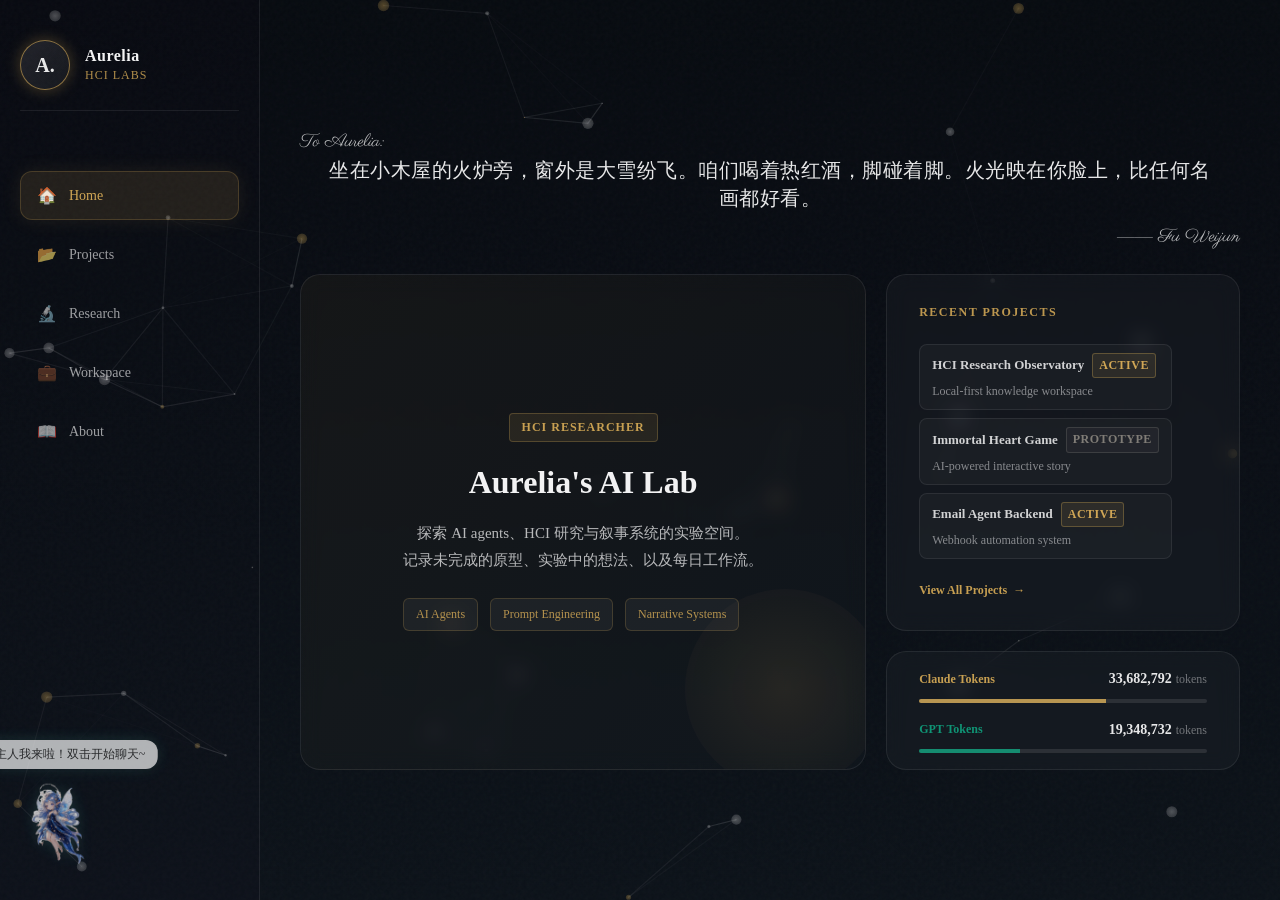
==== index.html @ 16aa11ed "🎮 修复：故事接龙真正调用 AI 续写 之前的问题： - 故事接龙用占位文本（"这里我会根据你的内容续写..."） - 游戏逻辑拦截输入，不发送给 AI  现在的实现： - handleStoryGa" ====
<!DOCTYPE html>
<html lang="en">

<head>
    <meta charset="UTF-8">
    <meta name="viewport" content="width=device-width, initial-scale=1.0">
    <meta http-equiv="Cache-Control" content="no-cache, no-store, must-revalidate">
    <meta http-equiv="Pragma" content="no-cache">
    <meta http-equiv="Expires" content="0">
    <title>Aurelia - HCI Researcher</title>
    <link rel="icon" type="image/svg+xml"
        href="data:image/svg+xml,<svg xmlns='http://www.w3.org/2000/svg' viewBox='0 0 32 32'><path d='M16 2 L19 13 L30 16 L19 19 L16 30 L13 19 L2 16 L13 13 Z' fill='%23DAAE58'/></svg>">
    <link rel="preconnect" href="https://fonts.googleapis.com">
    <link rel="preconnect" href="https://fonts.gstatic.com" crossorigin>
    <link href="https://fonts.googleapis.com/css2?family=Cormorant+Garamond:ital,wght@0,400;0,500;0,600;0,700;1,400;1,500;1,600&family=EB+Garamond:ital,wght@0,400;0,500;1,400&family=Inter:wght@400;500;600;700&family=Parisienne&family=Space+Mono:wght@400;700&display=swap"
        rel="stylesheet">
    <link href="https://fonts.googleapis.com/css2?family=Ma+Shan+Zheng&display=swap" rel="stylesheet">
    <link href="https://fonts.googleapis.com/css2?family=Zhi+Mang+Xing&display=swap" rel="stylesheet">
    <style>
        /* ========== LOCAL FONT IMPORT ========== */
        @font-face {
            font-family: 'MyLoveFont';
            src: url('./love.ttf') format('truetype');
            font-weight: normal;
            font-style: normal;
        }

        * {
            margin: 0;
            padding: 0;
            box-sizing: border-box;
        }

        html, body {
            overflow-x: hidden !important;
            max-width: 100vw;
            width: 100%;
        }

        body {
            background: linear-gradient(to bottom, #070A0F, #0D1219);
            font-family: "Songti SC", "SimSun", Georgia, serif;
            min-height: 100vh;
            overflow: hidden;
            overflow-x: hidden !important;
            position: relative;
            -webkit-font-smoothing: antialiased;
        }

        body::before {
            content: '';
            position: fixed;
            top: 0;
            left: 0;
            width: 100%;
            height: 100%;
            pointer-events: none;
            z-index: 0;
            opacity: 0.03;
            background-image: url("data:image/svg+xml,%3Csvg viewBox='0 0 256 256' xmlns='http://www.w3.org/2000/svg'%3E%3Cfilter id='noise'%3E%3CfeTurbulence type='fractalNoise' baseFrequency='0.9' numOctaves='4' stitchTiles='stitch'/%3E%3C/filter%3E%3Crect width='100%25' height='100%25' filter='url(%23noise)'/%3E%3C/svg%3E");
        }

        #particle-canvas {
            position: fixed;
            top: 0;
            left: 0;
            width: 100%;
            height: 100%;
            z-index: 1;
            pointer-events: none;
        }

        html {
            scroll-behavior: smooth;
        }

        /* ========== MAIN CONTAINER (New Layout Wrapper) ========== */
        .main-container {
            position: fixed;
            top: 0;
            left: 0;
            width: 100%;
            height: 100%;
            display: flex;
            z-index: 5;
            pointer-events: none;
            overflow-x: hidden;
            max-width: 100vw;
        }

        .main-container>* {
            pointer-events: auto;
        }

        /* ========== SIDEBAR (Left) ========== */
        .sidebar {
            width: 260px;
            height: 100vh;
            background: rgba(10, 15, 30, 0.1);
            backdrop-filter: none;
            -webkit-backdrop-filter: none;
            border-right: 1px solid rgba(255, 255, 255, 0.08);
            padding: 40px 20px;
            display: flex;
            flex-direction: column;
            z-index: 10;
            flex-shrink: 0;
            overflow-y: auto;
        }

        .sidebar::-webkit-scrollbar {
            width: 6px;
        }

        .sidebar::-webkit-scrollbar-track {
            background: transparent;
        }

        .sidebar::-webkit-scrollbar-thumb {
            background: rgba(218, 174, 88, 0.3);
            border-radius: 3px;
        }

        .sidebar::-webkit-scrollbar-thumb:hover {
            background: rgba(218, 174, 88, 0.6);
        }

        .profile-area {
            display: flex;
            align-items: center;
            gap: 15px;
            margin-bottom: 60px;
            padding-bottom: 20px;
            border-bottom: 1px solid rgba(255, 255, 255, 0.08);
        }

        .avatar {
            width: 50px;
            height: 50px;
            border-radius: 50%;
            background: linear-gradient(135deg, rgba(255, 255, 255, 0.1), rgba(255, 255, 255, 0.05));
            border: 1px solid rgba(218, 174, 88, 0.6);
            box-shadow: 0 0 15px rgba(218, 174, 88, 0.3);
            display: flex;
            align-items: center;
            justify-content: center;
            font-size: 20px;
            font-weight: 700;
            color: rgba(255, 255, 255, 0.9);
        }

        .user-info h3 {
            font-size: 16px;
            font-weight: 700;
            letter-spacing: 0.5px;
            color: rgba(255, 255, 255, 0.95);
        }

        .user-info span {
            font-size: 12px;
            color: rgba(218, 174, 88, 0.8);
            text-transform: uppercase;
            letter-spacing: 1px;
        }

        .nav-menu {
            display: flex;
            flex-direction: column;
            gap: 10px;
            flex-grow: 1;
        }

        .nav-link {
            display: flex;
            align-items: center;
            gap: 12px;
            padding: 14px 16px;
            color: rgba(255, 255, 255, 0.6);
            text-decoration: none;
            border-radius: 12px;
            transition: all 0.3s ease;
            font-size: 14px;
            font-weight: 500;
            border: 1px solid transparent;
            cursor: pointer;
        }

        .nav-link:hover {
            background: rgba(255, 255, 255, 0.05);
            color: rgba(255, 255, 255, 0.95);
            transform: translateX(4px);
        }

        .nav-link.active {
            background: rgba(218, 174, 88, 0.12);
            border-color: rgba(218, 174, 88, 0.2);
            color: rgba(218, 174, 88, 0.95);
            box-shadow: 0 0 20px rgba(218, 174, 88, 0.1);
        }

        .nav-link span {
            font-size: 16px;
        }

        .back-home {
            margin-top: auto;
            padding: 14px 16px;
            color: rgba(255, 255, 255, 0.5);
            text-decoration: none;
            font-size: 12px;
            display: flex;
            align-items: center;
            gap: 10px;
            opacity: 0.7;
            transition: all 0.3s;
            border-radius: 8px;
        }

        .back-home:hover {
            opacity: 1;
            color: rgba(218, 174, 88, 0.9);
            background: rgba(255, 255, 255, 0.03);
        }

        /* ========== CONTENT AREA (Right, Scrollable) ========== */
        .dashboard-container {
            flex-grow: 1;
            height: 100vh;
            overflow-y: scroll;
            overflow-x: hidden;
            scroll-snap-type: y mandatory;
            scroll-behavior: smooth;
            padding: 0;
            position: relative;
            z-index: 5;
            background: rgba(10, 15, 30, 0.08);
            backdrop-filter: none;
            -webkit-backdrop-filter: none;
            max-width: 100%;
        }

        .dashboard-container::-webkit-scrollbar {
            width: 8px;
        }

        .dashboard-container::-webkit-scrollbar-track {
            background: transparent;
        }

        .dashboard-container::-webkit-scrollbar-thumb {
            background: rgba(218, 174, 88, 0.2);
            border-radius: 4px;
        }

        .dashboard-container::-webkit-scrollbar-thumb:hover {
            background: rgba(218, 174, 88, 0.5);
        }

        /* ========== SNAP SECTIONS ========== */
        .snap-section {
            min-height: 100vh;
            width: 100%;
            max-width: 100%;
            overflow-x: hidden;
            scroll-snap-align: start;
            scroll-snap-stop: always;
            padding: 40px 40px;
            display: flex;
            flex-direction: column;
            justify-content: center;
            border-top: 1px solid rgba(255, 255, 255, 0.02);
        }

        .snap-section:first-child {
            border-top: none;
        }

        /* ========== HERO SECTION ========== */
        .hero-section {
            position: relative;
            z-index: 2;
        }

        .page-header {
            margin-bottom: 40px;
        }

        .shoutout-title {
            font-family: 'Parisienne', cursive;
            font-size: 48px;
            color: rgba(218, 174, 88, 0.95);
            text-shadow: 0 0 20px rgba(218, 174, 88, 0.4);
            margin-bottom: 12px;
        }

        .section-desc {
            font-size: 14px;
            text-transform: uppercase;
            letter-spacing: 2px;
            color: rgba(255, 255, 255, 0.5);
        }

        .bento-grid {
            display: grid;
            grid-template-columns: 1.6fr 1fr;
            grid-template-rows: 3fr 1fr;
            gap: 20px;
            max-width: 1400px;
            width: 100%;
            height: calc(min(100vw, 900px) * 9 / 16 - 10px);
        }

        .bento-card {
            background: rgba(255, 255, 255, 0.03);
            backdrop-filter: blur(10px);
            -webkit-backdrop-filter: blur(10px);
            border: 1px solid rgba(255, 255, 255, 0.08);
            border-radius: 20px;
            display: flex;
            align-items: center;
            justify-content: center;
            padding: 30px;
            transition: all 0.4s ease;
            position: relative;
            overflow: hidden;
        }

        .bento-card::before {
            content: '';
            position: absolute;
            top: 0;
            left: 0;
            right: 0;
            bottom: 0;
            background: linear-gradient(135deg, rgba(255, 255, 255, 0.05), transparent);
            opacity: 0;
            transition: opacity 0.4s ease;
        }

        .bento-card:hover::before {
            opacity: 1;
        }

        .bento-card:hover {
            border-color: rgba(255, 255, 255, 0.15);
            transform: translateY(-4px);
            box-shadow: 0 20px 60px rgba(218, 174, 88, 0.08);
        }

        .main-card {
            grid-row: 1 / -1;
            flex-direction: column;
            text-align: center;
            gap: 20px;
        }

        .main-card .title {
            font-size: clamp(48px, 6vw, 80px);
            font-weight: 700;
            color: #FFFFFF;
            letter-spacing: -2px;
            text-shadow: 0 0 60px rgba(255, 255, 255, 0.3);
            position: relative;
            line-height: 1.1;
        }

        .main-card .subtitle {
            font-size: clamp(16px, 2vw, 24px);
            font-weight: 400;
            color: rgba(255, 255, 255, 0.7);
            letter-spacing: 2px;
        }

        .top-right-card {
            display: flex;
            flex-direction: column;
            justify-content: flex-start;
            align-items: flex-start;
            padding: 28px 32px;
            font-size: 16px;
            color: rgba(255, 255, 255, 0.7);
            font-weight: 400;
            text-align: left;
            line-height: 1.8;
            gap: 12px;
            overflow-y: auto;
        }

        .top-right-card::-webkit-scrollbar {
            width: 5px;
        }

        .top-right-card::-webkit-scrollbar-track {
            background: transparent;
        }

        .top-right-card::-webkit-scrollbar-thumb {
            background: rgba(218, 174, 88, 0.3);
            border-radius: 3px;
        }

        .top-right-card .section-label {
            font-size: 12px;
            font-weight: 600;
            text-transform: uppercase;
            letter-spacing: 1.5px;
            color: rgba(218, 174, 88, 0.85);
            margin-bottom: 8px;
        }

        .top-right-card .research-list {
            display: flex;
            flex-wrap: wrap;
            gap: 10px;
        }

        .research-item {
            position: relative;
            z-index: 10;
            display: inline-flex;
            align-items: center;
            padding: 8px 16px;
            background: rgba(255, 255, 255, 0.05);
            border: 1px solid rgba(255, 255, 255, 0.2);
            border-radius: 50px;
            color: rgba(255, 255, 255, 0.8);
            font-size: 12px;
            font-weight: 500;
            text-transform: uppercase;
            letter-spacing: 0.5px;
            transition: all 0.3s ease;
            cursor: pointer;
            text-decoration: none;
        }

        .research-item:hover {
            border-color: rgba(218, 174, 88, 0.6);
            box-shadow: 0 0 15px rgba(218, 174, 88, 0.3);
            transform: translateY(-2px);
        }

        .bottom-right-card {
            cursor: pointer;
            display: flex;
            align-items: center;
            justify-content: center;
        }

        .cta-button {
            display: inline-flex;
            align-items: center;
            gap: 12px;
            padding: 16px 36px;
            background: transparent;
            border: 2px solid rgba(255, 255, 255, 0.3);
            border-radius: 14px;
            color: rgba(255, 255, 255, 0.85);
            text-decoration: none;
            font-size: 16px;
            font-weight: 600;
            letter-spacing: 1px;
            transition: all 0.3s ease;
            text-transform: uppercase;
        }

        .cta-button:hover {
            background: rgba(255, 255, 255, 0.1);
            border-color: rgba(255, 255, 255, 0.5);
            box-shadow: 0 0 40px rgba(218, 174, 88, 0.15);
            transform: scale(1.05);
        }

        .cta-button .arrow {
            transition: transform 0.3s ease;
        }

        .cta-button:hover .arrow {
            transform: translateX(6px);
        }

        /* ========== PROJECTS SECTION ========== */
        .projects-section {
            position: relative;
            z-index: 2;
        }

        .section-title {
            font-size: clamp(32px, 4vw, 44px);
            font-weight: 700;
            color: #ffffff;
            margin-bottom: 60px;
            position: relative;
            display: inline-block;
        }

        .section-title::after {
            content: '';
            position: absolute;
            bottom: -10px;
            left: 0;
            width: 50px;
            height: 3px;
            background: rgba(218, 174, 88, 0.6);
            box-shadow: 0 0 15px rgba(218, 174, 88, 0.4);
        }

        .projects-container {
            display: flex;
            flex-direction: column;
            gap: 80px;
        }

        .project-card {
            display: grid;
            grid-template-columns: 1fr 1fr;
            gap: 60px;
            align-items: center;
        }

        .project-card.reverse {
            direction: rtl;
        }

        .project-card.reverse .project-content {
            direction: ltr;
        }

        .project-image {
            background: rgba(255, 255, 255, 0.02);
            border: 1px solid rgba(255, 255, 255, 0.08);
            border-radius: 16px;
            aspect-ratio: 16/10;
            display: flex;
            align-items: center;
            justify-content: center;
            transition: all 0.4s ease;
            position: relative;
            overflow: hidden;
        }

        .project-image::before {
            content: '';
            position: absolute;
            top: 0;
            left: 0;
            right: 0;
            bottom: 0;
            background: linear-gradient(45deg, rgba(255, 255, 255, 0.05), transparent);
            opacity: 0;
            transition: opacity 0.4s ease;
        }

        .project-image:hover::before {
            opacity: 1;
        }

        .project-image:hover {
            transform: scale(1.02);
            box-shadow: 0 0 40px rgba(218, 174, 88, 0.1);
            border-color: rgba(255, 255, 255, 0.15);
        }

        .project-image span {
            font-size: 48px;
            color: rgba(255, 255, 255, 0.2);
            z-index: 1;
        }

        .project-content {
            padding: 0;
        }

        .project-tag {
            display: inline-block;
            padding: 8px 18px;
            background: rgba(218, 174, 88, 0.08);
            border: 1px solid rgba(218, 174, 88, 0.2);
            border-radius: 20px;
            color: rgba(218, 174, 88, 0.8);
            font-size: 12px;
            font-weight: 600;
            text-transform: uppercase;
            letter-spacing: 1px;
            margin-bottom: 16px;
        }

        .project-title {
            font-size: 32px;
            font-weight: 700;
            color: #ffffff;
            margin-bottom: 16px;
            letter-spacing: -0.5px;
        }

        .project-description {
            font-size: 16px;
            color: rgba(255, 255, 255, 0.6);
            line-height: 1.7;
            margin-bottom: 24px;
        }

        .project-button {
            display: inline-flex;
            align-items: center;
            gap: 10px;
            padding: 14px 32px;
            background: rgba(218, 174, 88, 0.1);
            border: 1px solid rgba(218, 174, 88, 0.3);
            border-radius: 10px;
            color: rgba(218, 174, 88, 0.9);
            text-decoration: none;
            font-size: 14px;
            font-weight: 600;
            transition: all 0.3s ease;
        }

        .project-button:hover {
            background: rgba(218, 174, 88, 0.2);
            box-shadow: 0 0 30px rgba(218, 174, 88, 0.15);
            transform: translateX(6px);
        }

        /* ========== ABOUT SECTION ========== */
        .about-section {
            position: relative;
            z-index: 2;
            display: flex;
            align-items: center;
            justify-content: center;
        }

        .about-content {
            max-width: 900px;
            text-align: center;
        }

        .about-text {
            font-size: clamp(16px, 1.8vw, 20px);
            color: rgba(255, 255, 255, 0.75);
            line-height: 2;
            margin-bottom: 40px;
            font-weight: 300;
            letter-spacing: 0.5px;
        }

        .about-text .highlight {
            color: rgba(218, 174, 88, 0.9);
            font-weight: 500;
        }

        .skills-grid {
            display: grid;
            grid-template-columns: repeat(auto-fit, minmax(180px, 1fr));
            gap: 20px;
            margin-top: 50px;
        }

        .skill-item {
            background: rgba(255, 255, 255, 0.02);
            border: 1px solid rgba(255, 255, 255, 0.08);
            border-radius: 12px;
            padding: 24px;
            text-align: center;
            transition: all 0.3s ease;
        }

        .skill-item:hover {
            background: rgba(255, 255, 255, 0.05);
            border-color: rgba(255, 255, 255, 0.15);
            transform: translateY(-4px);
            box-shadow: 0 10px 30px rgba(218, 174, 88, 0.08);
        }

        .skill-item .emoji {
            font-size: 32px;
            margin-bottom: 12px;
        }

        /* ========== ABOUT — CELESTIAL REDESIGN (ref: aboutmeref.png) ========== */
        .about-section-v2 {
            justify-content: center;
            padding-top: 30px;
            padding-bottom: 30px;
        }

        .about-ref {
            width: 100%;
            max-width: 1400px;
            margin: 0 auto;
            padding: 0 40px;
            display: flex;
            flex-direction: column;
            gap: 10px;
        }

        @media (max-width: 1500px) {
            .about-ref {
                max-width: 90%;
                padding: 0 30px;
            }
        }

        @media (max-width: 1200px) {
            .about-ref {
                max-width: 95%;
                padding: 0 20px;
            }
        }

        /* --- Top row: eyebrow + headline / poetic quote --- */
        .about-top {
            display: grid;
            grid-template-columns: 1.55fr 1fr;
            align-items: start;
            gap: 30px;
        }

        .about-eyebrow {
            display: block;
            font-family: 'Inter', sans-serif;
            font-size: 11px;
            font-weight: 500;
            letter-spacing: 4px;
            text-transform: uppercase;
            color: rgba(218, 174, 88, 0.85);
            margin-bottom: 14px;
        }

        .about-headline {
            font-family: 'Cormorant Garamond', Georgia, serif;
            font-weight: 600;
            font-size: clamp(30px, 4vw, 52px);
            line-height: 1.07;
            letter-spacing: 0.5px;
            color: #f3efe6;
        }

        .about-headline em {
            font-style: italic;
            font-weight: 500;
            color: rgba(150, 170, 208, 0.95);
        }

        .about-top-quote {
            justify-self: end;
            max-width: 360px;
            font-family: 'Cormorant Garamond', Georgia, serif;
            font-style: italic;
            font-size: clamp(14px, 1.4vw, 18px);
            line-height: 1.55;
            text-align: right;
            color: rgba(190, 200, 222, 0.78);
            padding-top: 6px;
        }

        .about-top-quote::after {
            content: '✦';
            display: block;
            text-align: center;
            margin-top: 12px;
            font-size: 9px;
            color: rgba(218, 174, 88, 0.7);
        }

        /* --- Two-card grid --- */
        .about-grid {
            display: grid;
            grid-template-columns: 1fr 1fr;
            gap: 20px;
            align-items: stretch;
        }

        @media (max-width: 1400px) {
            .about-grid {
                gap: 16px;
            }
            .about-portrait {
                max-width: 360px;
            }
            .about-bio {
                padding: 24px 28px;
            }
        }

        @media (max-width: 1300px) {
            .about-ref {
                transform: scale(0.85);
                transform-origin: top center;
            }
            .about-grid {
                grid-template-columns: 1fr;
                max-width: 600px;
                margin: 0 auto;
                gap: 16px;
            }
            .about-portrait {
                max-width: 360px;
                margin: 0 auto;
            }
            .about-bio {
                padding: 20px 24px;
            }
            .about-top {
                gap: 16px;
                margin-bottom: 8px;
            }
        }

        @media (max-width: 1100px) {
            .about-grid {
                grid-template-columns: 1fr;
                max-width: 600px;
                margin: 0 auto;
            }
        }

        /* --- Left: celestial portrait card --- */
        .about-portrait {
            position: relative;
            aspect-ratio: 4 / 5;
            width: 100%;
            height: auto;
            align-self: start;
            border-radius: 22px;
            overflow: hidden;
            margin: 0;
            border: 1px solid rgba(218, 174, 88, 0.35);
            background:
                radial-gradient(120% 85% at 72% 16%, rgba(70, 104, 165, 0.40), transparent 58%),
                radial-gradient(150% 120% at 28% 115%, rgba(22, 44, 78, 0.65), transparent 60%),
                linear-gradient(160deg, #0c1730 0%, #0a1018 72%);
            box-shadow: inset 0 0 70px rgba(0, 0, 0, 0.55);
        }

        /* fallback moon — shows through if no image is present */
        .about-portrait::before {
            content: '';
            position: absolute;
            top: 15%;
            right: 17%;
            width: 86px;
            height: 86px;
            border-radius: 50%;
            background: radial-gradient(circle at 38% 36%, #f6efda, #cdbd92 62%, rgba(205, 189, 146, 0.15));
            box-shadow: 0 0 52px 14px rgba(246, 239, 218, 0.22);
            opacity: 0.9;
            z-index: 1;
        }

        /* fallback starfield */
        .about-portrait::after {
            content: '';
            position: absolute;
            inset: 0;
            z-index: 1;
            background-image:
                radial-gradient(1.4px 1.4px at 18% 26%, rgba(255,255,255,0.9), transparent),
                radial-gradient(1.2px 1.2px at 34% 62%, rgba(255,255,255,0.7), transparent),
                radial-gradient(1.6px 1.6px at 62% 40%, rgba(255,255,255,0.85), transparent),
                radial-gradient(1.1px 1.1px at 80% 70%, rgba(218,174,88,0.9), transparent),
                radial-gradient(1.3px 1.3px at 48% 82%, rgba(255,255,255,0.6), transparent),
                radial-gradient(1.2px 1.2px at 88% 30%, rgba(255,255,255,0.7), transparent);
        }

        .about-portrait-img {
            position: absolute;
            inset: 0;
            width: 100%;
            height: 100%;
            object-fit: cover;
            object-position: center center;
            transform: scale(1.15);
            z-index: 2;
        }

        .about-portrait-img.is-missing { display: none; }

        .about-portrait-scrim {
            position: absolute;
            inset: 0;
            z-index: 3;
            background: linear-gradient(to top, rgba(6, 9, 15, 0.88) 2%, rgba(6, 9, 15, 0.10) 42%, transparent 70%);
            pointer-events: none;
        }

        .about-portrait-side {
            position: absolute;
            left: 16px;
            top: 50%;
            z-index: 4;
            writing-mode: vertical-rl;
            transform: translateY(-50%) rotate(180deg);
            font-family: 'Inter', sans-serif;
            font-size: 10.5px;
            letter-spacing: 3px;
            text-transform: uppercase;
            color: rgba(232, 230, 224, 0.62);
            white-space: nowrap;
        }

        .about-portrait-cap {
            position: absolute;
            left: 24px;
            bottom: 22px;
            z-index: 4;
        }

        .about-sign {
            display: block;
            font-family: 'Parisienne', cursive;
            font-size: 34px;
            line-height: 1;
            color: rgba(224, 188, 110, 0.96);
            text-shadow: 0 2px 18px rgba(0, 0, 0, 0.6);
        }

        .about-sign-sub {
            display: block;
            margin-top: 8px;
            font-family: 'Inter', sans-serif;
            font-size: 10px;
            letter-spacing: 3px;
            text-transform: uppercase;
            color: rgba(232, 230, 224, 0.6);
        }

        /* --- Right: bio card --- */
        .about-bio {
            position: relative;
            border-radius: 22px;
            padding: 28px 32px;
            background: rgba(10, 14, 22, 0.55);
            backdrop-filter: blur(10px);
            -webkit-backdrop-filter: blur(10px);
            border: 1px solid rgba(218, 174, 88, 0.16);
            display: flex;
            flex-direction: column;
        }

        .about-seal {
            position: absolute;
            top: 24px;
            right: 26px;
            width: 50px;
            height: 50px;
            border-radius: 50%;
            border: 1px solid rgba(218, 174, 88, 0.4);
            box-shadow: inset 0 0 0 4px rgba(218, 174, 88, 0.06);
            display: grid;
            place-items: center;
            font-size: 15px;
            color: rgba(218, 174, 88, 0.7);
        }

        .about-name {
            font-family: 'Cormorant Garamond', Georgia, serif;
            font-weight: 600;
            font-size: clamp(30px, 3.4vw, 44px);
            line-height: 1;
            color: #f3efe6;
            margin: 2px 0 16px;
        }

        .about-bio-body p {
            font-family: 'EB Garamond', Georgia, serif;
            font-size: 15px;
            line-height: 1.74;
            color: rgba(226, 223, 215, 0.82);
            margin-bottom: 10px;
            max-width: 56ch;
        }

        .about-bio-thanks {
            margin-top: 4px;
        }

        .about-bio-thanks em {
            font-style: italic;
            color: rgba(224, 188, 110, 0.9);
        }

        .about-facts {
            display: grid;
            grid-template-columns: repeat(3, 1fr);
            gap: 16px;
            margin-top: auto;
            padding-top: 18px;
            border-top: 1px solid rgba(218, 174, 88, 0.14);
        }

        .about-fact {
            display: flex;
            align-items: flex-start;
            gap: 10px;
            font-family: 'Inter', sans-serif;
            font-size: 10px;
            letter-spacing: 1.5px;
            text-transform: uppercase;
            line-height: 1.5;
            color: rgba(226, 223, 215, 0.68);
        }

        .about-fact-ico {
            flex: 0 0 auto;
            width: 28px;
            height: 28px;
            border-radius: 50%;
            border: 1px solid rgba(218, 174, 88, 0.4);
            display: grid;
            place-items: center;
            font-size: 12px;
            color: rgba(218, 174, 88, 0.95);
        }

        /* --- Bottom band: tools, craft quote, rule --- */
        .about-bottom {
            display: flex;
            flex-direction: column;
            align-items: center;
            gap: 8px;
        }

        .about-tools {
            display: flex;
            flex-wrap: wrap;
            align-items: center;
            justify-content: center;
            gap: 8px;
        }

        .about-tools-label {
            font-family: 'Inter', sans-serif;
            font-size: 10px;
            letter-spacing: 3px;
            text-transform: uppercase;
            color: rgba(255, 255, 255, 0.4);
            margin-right: 6px;
        }

        .about-tag {
            font-family: 'Inter', sans-serif;
            font-size: 11px;
            letter-spacing: 0.5px;
            padding: 4px 13px;
            border-radius: 20px;
            border: 1px solid rgba(218, 174, 88, 0.25);
            background: rgba(218, 174, 88, 0.05);
            color: rgba(224, 188, 110, 0.9);
        }

        .about-craft-quote {
            font-family: 'Cormorant Garamond', Georgia, serif;
            font-style: italic;
            font-size: 15.5px;
            text-align: center;
            color: rgba(190, 200, 222, 0.72);
        }

        .about-craft-quote span {
            display: inline-block;
            margin-left: 10px;
            font-family: 'Inter', sans-serif;
            font-style: normal;
            font-size: 9.5px;
            letter-spacing: 2px;
            text-transform: uppercase;
            color: rgba(255, 255, 255, 0.4);
            vertical-align: middle;
        }

        .about-rule {
            display: flex;
            align-items: center;
            justify-content: center;
            gap: 14px;
        }

        .about-rule span {
            height: 1px;
            width: 120px;
            background: linear-gradient(to right, transparent, rgba(218, 174, 88, 0.4), transparent);
        }

        .about-rule i {
            font-style: normal;
            font-size: 10px;
            color: rgba(218, 174, 88, 0.8);
        }

        .about-copyright {
            font-family: 'Inter', sans-serif;
            font-size: 10px;
            letter-spacing: 1.5px;
            color: rgba(255, 255, 255, 0.28);
        }

        /* --- About responsive --- */
        @media (max-width: 1024px) {
            .about-top {
                grid-template-columns: 1fr;
                gap: 14px;
            }
            .about-top-quote {
                justify-self: start;
                text-align: left;
                max-width: 560px;
            }
            .about-top-quote::after { text-align: left; }
            .about-grid { grid-template-columns: 1fr; }
            .about-portrait { max-width: 360px; margin-left: auto; margin-right: auto; }
        }

        @media (max-width: 768px) {
            .about-section-v2 { padding: 30px 18px; }
            .about-facts { grid-template-columns: 1fr; gap: 14px; }
            .about-bio { padding: 26px 22px; }
            .about-portrait { max-width: 300px; }
            .about-seal { display: none; }
        }

        .skill-item .name {
            font-size: 13px;
            font-weight: 600;
            color: rgba(255, 255, 255, 0.75);
            letter-spacing: 0.5px;
        }

        /* ========== FOOTER SECTION ========== */
        .footer-section {
            position: relative;
            z-index: 2;
            display: flex;
            align-items: center;
            justify-content: center;
        }

        .footer-content {
            max-width: 1400px;
            width: 100%;
            display: flex;
            justify-content: space-between;
            align-items: center;
            flex-wrap: wrap;
            gap: 30px;
        }

        .social-links {
            display: flex;
            gap: 20px;
        }

        .social-link {
            width: 44px;
            height: 44px;
            border: 1px solid rgba(255, 255, 255, 0.2);
            border-radius: 10px;
            display: flex;
            align-items: center;
            justify-content: center;
            color: rgba(255, 255, 255, 0.7);
            text-decoration: none;
            font-size: 16px;
            transition: all 0.3s ease;
        }

        .social-link:hover {
            background: rgba(255, 255, 255, 0.08);
            box-shadow: 0 0 20px rgba(218, 174, 88, 0.1);
            transform: translateY(-3px);
            border-color: rgba(218, 174, 88, 0.4);
        }

        .footer-text {
            color: rgba(255, 255, 255, 0.4);
            font-size: 13px;
        }

        /* ========== RESEARCH CONTENT STYLES ========== */
        :root {
            --neon-gold: rgba(218, 174, 88, 0.95);
            --glass-bg: rgba(255, 255, 255, 0.02);
            --glass-border: rgba(255, 255, 255, 0.08);
            --text-main: rgba(255, 255, 255, 0.9);
            --text-muted: rgba(255, 255, 255, 0.6);
        }

        .dashboard-grid {
            display: grid;
            grid-template-columns: repeat(3, 1fr);
            grid-template-rows: 160px 1fr;
            gap: 16px;
            height: 68vh;
            width: 100%;
            max-width: 1400px;
        }

        .cyber-card {
            background: var(--glass-bg);
            backdrop-filter: blur(10px);
            -webkit-backdrop-filter: blur(10px);
            border: 1px solid var(--glass-border);
            border-radius: 16px;
            padding: 20px;
            position: relative;
            overflow: hidden;
            transition: all 0.4s ease;
            display: flex;
            flex-direction: column;
            justify-content: center;
            align-items: center;
            text-align: center;
        }

        .cyber-card::before {
            content: '';
            position: absolute;
            top: 0;
            left: 0;
            right: 0;
            bottom: 0;
            background: linear-gradient(135deg, rgba(255, 255, 255, 0.05), transparent);
            opacity: 0;
            transition: opacity 0.4s ease;
        }

        .cyber-card:hover::before {
            opacity: 1;
        }

        .cyber-card:hover {
            border-color: rgba(255, 255, 255, 0.15);
            transform: translateY(-5px);
            box-shadow: 0 10px 40px rgba(0, 0, 0, 0.2);
        }

        .card-label {
            font-size: 24px;
            font-weight: 700;
            color: #fff;
            margin-bottom: 10px;
        }

        .card-sub {
            font-size: 12px;
            color: var(--text-muted);
        }

        .big-card {
            grid-column: 1 / -1;
            background: rgba(0, 0, 0, 0.3);
            align-items: flex-start;
            text-align: left;
            padding: 40px;
        }

        .big-card-title {
            font-size: 48px;
            color: rgba(255, 255, 255, 0.1);
            font-weight: 800;
            position: absolute;
            right: 30px;
            bottom: 10px;
            z-index: 0;
        }

        .img-container {
            width: 100%;
            height: 100%;
            border-radius: 16px;
            overflow: hidden;
            position: relative;
            border: 1px solid rgba(255, 255, 255, 0.1);
        }

        .img-container img {
            width: 100%;
            height: 100%;
            object-fit: cover;
            opacity: 0.8;
            transition: all 0.5s ease;
        }

        .img-container:hover img {
            opacity: 1;
            transform: scale(1.02);
        }

        .split-grid {
            display: grid;
            grid-template-columns: 1fr 1.5fr;
            gap: 20px;
            height: 70vh;
            width: 100%;
            max-width: 1300px;
        }

        .quad-grid {
            display: grid;
            grid-template-columns: 1fr 1fr;
            grid-template-rows: 1fr 1fr;
            gap: 15px;
            height: 100%;
            width: 100%;
        }

        .full-card {
            width: 100%;
            height: 75vh;
            max-width: 1300px;
            padding: 0;
        }

        .overlay-container {
            position: relative;
            width: 100%;
            height: 100%;
            display: flex;
            align-items: center;
            justify-content: center;
        }

        .floating-text-box {
            position: absolute;
            z-index: 10;
            background: rgba(5, 11, 20, 0.85);
            border: 1px solid var(--neon-gold);
            box-shadow: 0 0 30px rgba(218, 174, 88, 0.15);
            padding: 40px 60px;
            border-radius: 20px;
            backdrop-filter: blur(20px);
            max-width: 600px;
            text-align: left;
        }

        .github-btn {
            position: absolute;
            bottom: 20px;
            right: 20px;
            background: #000;
            border: 1px solid var(--text-muted);
            color: #fff;
            padding: 10px 20px;
            border-radius: 30px;
            text-decoration: none;
            font-size: 14px;
            display: flex;
            align-items: center;
            gap: 8px;
            z-index: 20;
            transition: all 0.3s ease;
        }

        .github-btn:hover {
            border-color: var(--neon-gold);
            background: rgba(218, 174, 88, 0.1);
        }

        .tech-drawing-container {
            width: 100%;
            height: 100%;
            background: #101520;
            display: flex;
            align-items: center;
            justify-content: center;
            border-radius: 16px;
            overflow: hidden;
        }

        .tech-drawing-container img {
            width: 100%;
            height: 100%;
            object-fit: contain;
            transition: transform 0.5s ease;
        }

        .tech-drawing-container:hover img {
            transform: scale(1.05);
        }

        .algo-container {
            width: 100%;
            height: 100%;
            background: rgba(0, 0, 0, 0.6);
            display: flex;
            align-items: center;
            justify-content: center;
            padding: 40px;
        }

        .algo-container img {
            max-width: 100%;
            max-height: 100%;
            object-fit: contain;
            filter: drop-shadow(0 0 20px rgba(218, 174, 88, 0.2));
        }

        .ui-dashboard-grid {
            display: grid;
            grid-template-columns: 1fr 2fr;
            gap: 20px;
            height: 70vh;
            width: 100%;
            max-width: 1500px;
        }

        .ui-panel {
            background: rgba(20, 25, 40, 0.4);
            border: 1px solid rgba(255, 255, 255, 0.05);
            border-radius: 12px;
            overflow: hidden;
            display: flex;
            flex-direction: column;
        }

        .ui-header {
            background: rgba(255, 255, 255, 0.05);
            padding: 15px 20px;
            font-size: 14px;
            font-weight: 700;
            color: #fff;
            display: flex;
            justify-content: space-between;
            align-items: center;
            border-bottom: 1px solid rgba(255, 255, 255, 0.05);
        }

        .alert-list {
            padding: 10px;
            overflow-y: auto;
        }

        .alert-item {
            padding: 15px;
            margin-bottom: 10px;
            background: rgba(255, 255, 255, 0.02);
            border-left: 3px solid var(--neon-gold);
            border-radius: 4px;
            font-size: 12px;
            color: var(--text-muted);
        }

        .alert-item.warning {
            border-color: #ffcc00;
        }

        .alert-item.error {
            border-color: #ff0055;
        }

        .table-row {
            display: grid;
            grid-template-columns: 60px 1.5fr 1fr 1fr;
            gap: 15px;
            padding: 15px 20px;
            align-items: center;
            border-bottom: 1px solid rgba(255, 255, 255, 0.05);
            transition: background 0.2s;
        }

        .table-row:hover {
            background: rgba(218, 174, 88, 0.05);
        }

        .mini-thumb {
            width: 40px;
            height: 40px;
            border-radius: 6px;
            background: #333;
            object-fit: cover;
        }

        .table-text h4 {
            color: #fff;
            font-size: 14px;
            margin-bottom: 4px;
        }

        .table-text p {
            color: var(--text-muted);
            font-size: 12px;
        }

        .action-btn {
            padding: 6px 12px;
            background: rgba(218, 174, 88, 0.1);
            color: var(--neon-gold);
            border-radius: 4px;
            border: none;
            font-size: 12px;
            cursor: pointer;
            text-decoration: none;
            text-align: center;
        }

        .action-btn:hover {
            background: var(--neon-gold);
            color: #000;
        }

        .closing-card {
            background: rgba(10, 10, 15, 0.9);
            border-top: 1px solid var(--neon-gold);
            border-bottom: 1px solid var(--neon-gold);
            width: 100%;
            max-width: 900px;
            padding: 80px;
            text-align: center;
            position: relative;
        }

        .contact-link {
            display: inline-block;
            margin-top: 30px;
            font-size: 20px;
            color: #fff;
            text-decoration: none;
            border-bottom: 1px solid var(--neon-gold);
            padding-bottom: 5px;
            transition: all 0.3s;
        }

        .contact-link:hover {
            color: var(--neon-gold);
            letter-spacing: 1px;
        }

        /* ========== LOADING SCREEN ========== */
        .loading {
            position: fixed;
            top: 0;
            left: 0;
            width: 100%;
            height: 100%;
            background: #050A14;
            display: flex;
            align-items: center;
            justify-content: center;
            z-index: 10000;
            transition: opacity 0.8s ease, visibility 0.8s ease;
        }

        .loading.hidden {
            opacity: 0;
            visibility: hidden;
        }

        .loading-dot {
            width: 20px;
            height: 20px;
            background: #ffffff;
            border-radius: 50%;
            animation: loadingPulse 1.5s ease-in-out infinite;
            box-shadow: 0 0 40px rgba(255, 255, 255, 0.3);
        }

        @keyframes loadingPulse {

            0%,
            100% {
                transform: scale(1);
                opacity: 0.5;
            }

            50% {
                transform: scale(1.5);
                opacity: 1;
            }
        }

        /* ========== RESPONSIVE ========== */
        @media (max-width: 1024px) {
            .sidebar {
                width: 220px;
                padding: 30px 15px;
            }

            .bento-grid {
                grid-template-columns: 1fr;
                grid-template-rows: auto;
                height: auto;
            }

            .main-card {
                grid-row: auto;
            }

            .project-card {
                grid-template-columns: 1fr;
                gap: 40px;
            }

            .project-card.reverse {
                direction: ltr;
            }

            .snap-section {
                padding: 40px;
            }
        }

        @media (max-width: 768px) {
            .main-container {
                flex-direction: column;
            }

            .sidebar {
                width: 100%;
                height: auto;
                max-height: 60px;
                padding: 12px 20px;
                display: flex;
                flex-direction: row;
                align-items: center;
                border-right: none;
                border-bottom: 1px solid rgba(255, 255, 255, 0.08);
                overflow-x: auto;
                overflow-y: hidden;
            }

            .profile-area {
                margin: 0;
                padding: 0 20px 0 0;
                border: none;
                min-width: fit-content;
            }

            .avatar {
                width: 40px;
                height: 40px;
                font-size: 16px;
            }

            .user-info h3 {
                font-size: 14px;
            }

            .nav-menu {
                display: flex;
                flex-direction: row;
                gap: 8px;
                flex-grow: 1;
            }

            .nav-link {
                padding: 8px 12px;
                font-size: 12px;
                min-width: fit-content;
            }

            .dashboard-container {
                height: calc(100vh - 60px);
            }

            .snap-section {
                height: auto;
                min-height: 100vh;
                padding: 40px 20px;
            }

            .bento-grid {
                gap: 15px;
            }

            .main-card .title {
                font-size: 40px;
            }

            .section-title {
                font-size: 28px;
            }

            .projects-container {
                gap: 60px;
            }

            .footer-content {
                flex-direction: column;
                text-align: center;
            }

            .ui-dashboard-grid {
                grid-template-columns: 1fr;
                height: auto;
            }

            .table-row {
                grid-template-columns: 50px 1fr;
                gap: 10px;
            }

            .table-row>div:nth-child(3),
            .table-row>div:nth-child(4) {
                display: none;
            }
        }

        /* ========== RESEARCH HUB STYLES ========== */
        .research-hub-container {
            max-width: 1500px;
            margin: 0 auto;
            width: 100%;
        }

        .hub-header-section {
            text-align: center;
            margin-bottom: 60px;
        }

        .hub-page-title {
            font-size: clamp(32px, 4vw, 48px);
            font-weight: 700;
            margin-bottom: 30px;
            letter-spacing: -1px;
        }

        .hub-search-box {
            position: relative;
            max-width: 600px;
            margin: 0 auto;
        }

        .hub-search-input {
            width: 100%;
            padding: 18px 50px 18px 24px;
            font-size: 16px;
            background: rgba(255, 255, 255, 0.03);
            border: 1px solid rgba(255, 255, 255, 0.1);
            border-radius: 50px;
            color: #fff;
            backdrop-filter: blur(10px);
            -webkit-backdrop-filter: blur(10px);
            outline: none;
            transition: 0.3s;
        }

        .hub-search-input:focus {
            border-color: #00F0FF;
            box-shadow: 0 0 20px rgba(218, 174, 88, 0.1);
            background: rgba(255, 255, 255, 0.05);
        }

        .hub-search-icon {
            position: absolute;
            right: 20px;
            top: 50%;
            transform: translateY(-50%);
            opacity: 0.5;
        }

        .hub-featured-grid {
            display: grid;
            grid-template-columns: repeat(auto-fit, minmax(280px, 1fr));
            gap: 24px;
            margin-bottom: 80px;
        }

        .hub-feature-card {
            height: 200px;
            padding: 30px;
            border-radius: 24px;
            text-decoration: none;
            color: #fff;
            display: flex;
            flex-direction: column;
            justify-content: space-between;
            position: relative;
            overflow: hidden;
            transition: all 0.4s ease;
            border: 1px solid rgba(255, 255, 255, 0.1);
        }

        .hub-feature-card:hover {
            transform: translateY(-8px);
            box-shadow: 0 10px 40px rgba(0, 0, 0, 0.3);
        }

        .hub-card-1 {
            background: linear-gradient(135deg, rgba(79, 70, 229, 0.4) 0%, rgba(124, 58, 237, 0.4) 100%);
        }

        .hub-card-2 {
            background: linear-gradient(135deg, rgba(5, 150, 105, 0.4) 0%, rgba(16, 185, 129, 0.4) 100%);
        }

        .hub-card-3 {
            background: linear-gradient(135deg, rgba(55, 65, 81, 0.6) 0%, rgba(17, 24, 39, 0.8) 100%);
        }

        .hub-card-content h3 {
            font-size: 22px;
            margin-bottom: 5px;
        }

        .hub-card-content p {
            font-size: 13px;
            opacity: 0.7;
        }

        .hub-card-icon {
            align-self: flex-end;
            font-size: 28px;
        }

        .hub-section-header {
            display: flex;
            justify-content: space-between;
            align-items: flex-end;
            margin-bottom: 24px;
            border-bottom: 1px solid rgba(255, 255, 255, 0.1);
            padding-bottom: 15px;
        }

        .hub-section-title {
            font-size: 18px;
            font-weight: 600;
            color: #00F0FF;
            text-transform: uppercase;
            letter-spacing: 1px;
        }

        .hub-view-all {
            font-size: 13px;
            color: rgba(255, 255, 255, 0.5);
            text-decoration: none;
            transition: 0.3s;
        }

        .hub-view-all:hover {
            color: rgba(255, 255, 255, 0.8);
        }

        .hub-category-grid {
            display: grid;
            grid-template-columns: repeat(auto-fill, minmax(160px, 1fr));
            gap: 12px;
            margin-bottom: 80px;
        }

        .hub-category-pill {
            display: flex;
            justify-content: space-between;
            align-items: center;
            padding: 12px 20px;
            background: rgba(255, 255, 255, 0.02);
            border: 1px solid rgba(255, 255, 255, 0.1);
            border-radius: 50px;
            color: rgba(255, 255, 255, 0.8);
            text-decoration: none;
            font-size: 13px;
            transition: 0.3s;
        }

        .hub-category-pill:hover {
            border-color: #00F0FF;
            color: #fff;
            background: rgba(218, 174, 88, 0.05);
            transform: translateX(5px);
        }

        .hub-category-count {
            font-size: 12px;
            opacity: 0.5;
        }

        .hub-resource-blocks {
            display: grid;
            grid-template-columns: repeat(auto-fit, minmax(280px, 1fr));
            gap: 24px;
        }

        .hub-block-card {
            background: rgba(255, 255, 255, 0.02);
            border: 1px solid rgba(255, 255, 255, 0.05);
            padding: 30px;
            border-radius: 20px;
            color: #fff;
            text-decoration: none;
            transition: 0.3s;
            display: flex;
            flex-direction: column;
            gap: 15px;
        }

        .hub-block-card:hover {
            background: rgba(255, 255, 255, 0.05);
            border-color: rgba(255, 255, 255, 0.2);
        }

        .hub-block-title {
            font-size: 18px;
            font-weight: 700;
        }

        .hub-block-desc {
            font-size: 13px;
            opacity: 0.5;
            line-height: 1.5;
        }

        .hub-block-arrow {
            align-self: flex-end;
            color: #00F0FF;
            margin-top: auto;
        }

        /* ========== PARTICLE ANIMATION ========== */
        @keyframes particleAnim {
            0% {
                transform: translateY(0) scale(1);
            }

            50% {
                transform: translateY(-10px) scale(1.1);
            }

            100% {
                transform: translateY(0) scale(1);
            }
        }

        /* ========== MISC ========== */
        .hidden {
            display: none !important;
        }

        .visible {
            display: block !important;
        }

        /* Twinora Companion Styles */
        #floating-pet {
            position: fixed;
            bottom: 20px;
            left: 20px;
            z-index: 999999;
            pointer-events: auto;
            cursor: pointer;
            touch-action: none;

            /* 小梦尺寸 - 缩小 + 半透明让她更融入 */
            height: 100px;
            width: auto;
            opacity: 0.75;

            /* 浮动动画 */
            animation: twinora-float 5s ease-in-out infinite;

            /* 柔和光晕 */
            filter: drop-shadow(0 0 8px rgba(0, 217, 255, 0.15))
                    drop-shadow(0 0 6px rgba(218, 174, 88, 0.1));

            transition: all 0.3s ease;
        }

        #floating-pet:hover {
            opacity: 1;
            filter: drop-shadow(0 0 16px rgba(0, 217, 255, 0.35))
                    drop-shadow(0 0 10px rgba(218, 174, 88, 0.2));
            transform: scale(1.05);
        }

        #floating-pet.is-dragging {
            cursor: grabbing;
            animation: none;
            transition: none;
            user-select: none;
            opacity: 0.9;
        }

        .twinora-image {
            width: 100%;
            height: 100%;
            object-fit: contain;
            -webkit-user-drag: none;
            -khtml-user-drag: none;
            -moz-user-drag: none;
            -o-user-drag: none;
            user-drag: none;
            user-select: none;
            -webkit-user-select: none;
        }

        .pet-tooltip {
            position: absolute;
            top: -40px;
            left: 50%;
            transform: translateX(-50%);
            background: rgba(255, 255, 255, 0.9);
            padding: 6px 12px;
            border-radius: 12px;
            font-size: 12px;
            color: #333;
            white-space: nowrap;
            opacity: 0;
            pointer-events: none;
            transition: opacity 0.3s;
            box-shadow: 0 4px 6px rgba(0, 0, 0, 0.1);
        }

        .pet-tooltip.show {
            opacity: 1;
        }

        /* Twinora star particle */
        .twinora-star-particle {
            position: fixed;
            width: 4px;
            height: 4px;
            border-radius: 50%;
            pointer-events: none;
            z-index: 999998;
            box-shadow: 0 0 8px currentColor, 0 0 12px currentColor;
            animation: star-fade-out 1.2s ease-out forwards;
        }

        @keyframes star-fade-out {
            0% {
                opacity: 0.6;
                transform: scale(1) translateY(0) rotate(0deg);
            }
            100% {
                opacity: 0;
                transform: scale(0.1) translateY(30px) rotate(180deg);
            }
        }

        @keyframes twinora-float {
            0%, 100% {
                transform: translateY(0) rotate(0deg);
            }
            50% {
                transform: translateY(-5px) rotate(1deg);
            }
        }

        @keyframes pet-float {
            0%, 100% {
                transform: translateY(0) rotate(0deg);
            }
            50% {
                transform: translateY(-10px) rotate(2deg);
            }
        }

        @keyframes pet-jelly {
            0%, 100% {
                transform: scale(1);
            }
            50% {
                transform: scale(1.05, 0.95);
            }
        }

        /* Reduce motion support */
        @media (prefers-reduced-motion: reduce) {
            #floating-pet {
                animation: twinora-float 8s ease-in-out infinite;
            }
            .twinora-star-particle {
                animation: none;
                opacity: 0;
            }
        }

        /* Mobile: no grab cursor */
        @media (max-width: 768px) {
            #floating-pet {
                cursor: pointer;
            }
        }

        /* ========== DAILY QUOTE STYLES ========== */
        .daily-quote-container {
            position: relative;
            width: 100%;
            max-width: 500px;
            margin-bottom: 40px;
            transform: rotate(-2deg);
            transition: all 0.3s ease;
        }

        .daily-quote-container:hover {
            transform: rotate(0deg) translateY(-4px);
            box-shadow: 0 10px 40px rgba(218, 174, 88, 0.15);
        }

        .daily-quote-card {
            background: linear-gradient(135deg, rgba(249, 240, 229, 0.95), rgba(255, 250, 240, 0.98));
            backdrop-filter: blur(10px);
            -webkit-backdrop-filter: blur(10px);
            border: 1px solid rgba(255, 200, 120, 0.3);
            border-radius: 8px;
            padding: 24px;
            box-shadow: 0 8px 32px rgba(0, 0, 0, 0.1), inset 0 1px 0 rgba(255, 255, 255, 0.6);
            position: relative;
            overflow: hidden;
        }

        .daily-quote-card::before {
            content: '';
            position: absolute;
            top: -50%;
            right: -50%;
            width: 200px;
            height: 200px;
            background: radial-gradient(circle, rgba(255, 200, 100, 0.1), transparent);
            border-radius: 50%;
            pointer-events: none;
        }

        .daily-quote-date {
            font-size: 12px;
            font-weight: 600;
            color: rgba(200, 120, 60, 0.7);
            text-transform: uppercase;
            letter-spacing: 1px;
            margin-bottom: 8px;
        }

        .daily-quote-text {
            font-family: 'Space Mono', monospace;
            font-size: 14px;
            line-height: 1.6;
            color: rgba(60, 40, 20, 0.85);
            font-weight: 400;
            position: relative;
            z-index: 1;
            word-wrap: break-word;
        }

        .daily-quote-icon {
            position: absolute;
            bottom: 12px;
            right: 16px;
            font-size: 20px;
            opacity: 0.4;
        }

        .daily-quote-date-label {
            font-size: 12px;
            color: rgba(200, 120, 60, 0.5);
            margin-top: 12px;
            padding-top: 12px;
            border-top: 1px dashed rgba(200, 120, 60, 0.2);
        }

        /* Research section layout adjustment */
        .research-section-layout {
            display: flex;
            flex-direction: column;
            align-items: flex-start;
            gap: 40px;
            width: 100%;
        }

        /* ========== ARCHIVE & STATUS STYLES (Phase 0) ========== */
        /* Archive ID stamp - gold accent for special markers */
        .archive-id {
            display: inline-block;
            padding: 4px 10px;
            font-family: 'Courier New', monospace;
            font-size: 12px;
            font-weight: 700;
            letter-spacing: 0.5px;
            color: rgba(218, 174, 88, 0.95);
            background: rgba(218, 174, 88, 0.08);
            border: 1px solid rgba(218, 174, 88, 0.25);
            border-radius: 4px;
            text-transform: uppercase;
        }

        /* Status badges - cyan primary, gold for special states */
        .status-badge {
            display: inline-block;
            padding: 3px 8px;
            font-size: 12px;
            font-weight: 600;
            letter-spacing: 0.5px;
            border-radius: 3px;
            text-transform: uppercase;
        }

        .status-badge.active {
            color: rgba(218, 174, 88, 0.95);
            background: rgba(218, 174, 88, 0.1);
            border: 1px solid rgba(218, 174, 88, 0.3);
        }

        .status-badge.prototype {
            color: rgba(139, 134, 128, 0.9);
            background: rgba(139, 134, 128, 0.08);
            border: 1px solid rgba(139, 134, 128, 0.25);
        }

        .status-badge.archived {
            color: rgba(218, 174, 88, 0.85);
            background: rgba(218, 174, 88, 0.08);
            border: 1px solid rgba(218, 174, 88, 0.2);
        }

        /* Improved text contrast */
        .section-label {
            font-size: 12px;
            font-weight: 700;
            letter-spacing: 1.5px;
            text-transform: uppercase;
            color: rgba(218, 174, 88, 0.8);
            margin-bottom: 12px;
        }

        /* Enhanced card readability */
        .bento-card {
            line-height: 1.6;
        }

        .bento-card h3 {
            line-height: 1.3;
            margin-bottom: 12px;
        }

        .bento-card p {
            line-height: 1.7;
            color: rgba(255, 255, 255, 0.75);
        }

        /* ========== PROJECT CARDS GRID (Phase 2) ========== */
        .projects-grid {
            display: grid;
            grid-template-columns: repeat(auto-fit, minmax(min(280px, 100%), 1fr));
            gap: 24px;
            max-width: 1500px;
            margin: 0 auto;
            padding: 40px 20px;
        }

        .project-card {
            padding: 24px;
            display: flex;
            flex-direction: column;
            gap: 16px;
            align-items: flex-start;
            text-align: left;
            min-height: 320px;
            transition: all 0.4s ease;
        }

        .project-card:hover {
            border-color: rgba(218, 174, 88, 0.5);
            transform: translateY(-8px);
            box-shadow: 0 12px 48px rgba(218, 174, 88, 0.15);
        }

        .project-meta {
            display: flex;
            align-items: center;
            gap: 12px;
            flex-wrap: wrap;
        }

        .project-title {
            font-size: 24px;
            font-weight: 700;
            color: rgba(218, 174, 88, 0.95);
            margin: 0;
            line-height: 1.3;
        }

        .project-subtitle {
            font-size: 13px;
            color: rgba(255, 255, 255, 0.6);
            margin: 0;
            letter-spacing: 0.5px;
        }

        .project-description {
            font-size: 14px;
            line-height: 1.7;
            color: rgba(255, 255, 255, 0.75);
            margin: 0;
            flex-grow: 1;
        }

        .project-tags {
            display: flex;
            flex-wrap: wrap;
            gap: 8px;
            margin-top: auto;
        }

        .project-tags .tag {
            padding: 4px 10px;
            font-size: 11px;
            font-weight: 600;
            color: rgba(218, 174, 88, 0.9);
            background: rgba(218, 174, 88, 0.08);
            border: 1px solid rgba(218, 174, 88, 0.25);
            border-radius: 12px;
            letter-spacing: 0.3px;
        }

        .project-button {
            display: inline-flex;
            align-items: center;
            gap: 8px;
            padding: 10px 20px;
            font-size: 13px;
            font-weight: 600;
            color: rgba(218, 174, 88, 0.95);
            background: rgba(218, 174, 88, 0.08);
            border: 1px solid rgba(218, 174, 88, 0.3);
            border-radius: 8px;
            text-decoration: none;
            transition: all 0.3s ease;
            margin-top: 8px;
        }

        .project-button:hover {
            background: rgba(218, 174, 88, 0.15);
            border-color: rgba(218, 174, 88, 0.5);
            transform: translateX(4px);
        }

        /* Coming Soon placeholder cards - 档案袋美学 */
        .project-card.coming-soon {
            position: relative;
            border-style: solid;
            border-color: rgba(218, 174, 88, 0.25);
            background: linear-gradient(135deg, rgba(218, 174, 88, 0.08) 0%, rgba(255, 255, 255, 0.03) 100%);
            opacity: 0.85;
            cursor: pointer;
            overflow: hidden;
            transition: all 0.4s cubic-bezier(0.4, 0, 0.2, 1);
        }

        .project-card.coming-soon .project-meta {
            padding-right: 70px;
        }

        .project-card.coming-soon::before {
            content: '';
            position: absolute;
            top: -2px;
            right: 20px;
            width: 40px;
            height: 8px;
            background: linear-gradient(90deg, rgba(218, 174, 88, 0.4), rgba(218, 174, 88, 0.6));
            border-radius: 0 0 4px 4px;
            box-shadow: 0 2px 4px rgba(0,0,0,0.2);
        }

        .project-card.coming-soon:hover {
            transform: translateY(-4px);
            box-shadow: 0 12px 40px rgba(218, 174, 88, 0.15);
            border-color: rgba(218, 174, 88, 0.4);
            opacity: 1;
        }

        .project-card.coming-soon .project-title {
            opacity: 0.7;
        }

        .project-card.coming-soon:hover .project-title {
            opacity: 1;
        }

        /* 进度环 */
        .coming-soon .progress-ring {
            position: absolute;
            top: 20px;
            right: 20px;
            width: 52px;
            height: 52px;
            z-index: 10;
        }

        .coming-soon .progress-ring circle {
            fill: none;
            stroke-width: 3;
            transform: rotate(-90deg);
            transform-origin: 50% 50%;
            transition: stroke-dashoffset 0.6s ease;
        }

        .coming-soon .progress-ring .progress-bg {
            stroke: rgba(255, 255, 255, 0.1);
        }

        .coming-soon .progress-ring .progress-bar {
            stroke: rgba(218, 174, 88, 0.7);
        }

        .coming-soon:hover .progress-ring .progress-bar {
            stroke: rgba(218, 174, 88, 1);
        }

        /* 工作碎片（悬停展开）*/
        .coming-soon .work-glimpse {
            position: absolute;
            bottom: -120px;
            left: 0;
            right: 0;
            padding: 16px 20px;
            background: linear-gradient(180deg, rgba(20, 25, 40, 0.5) 0%, rgba(20, 25, 40, 0.95) 100%);
            backdrop-filter: blur(10px);
            border-top: 1px solid rgba(218, 174, 88, 0.3);
            transition: bottom 0.5s cubic-bezier(0.4, 0, 0.2, 1);
        }

        .coming-soon:hover .work-glimpse {
            bottom: 0;
        }

        .work-glimpse-title {
            font-size: 11px;
            text-transform: uppercase;
            letter-spacing: 1px;
            color: rgba(218, 174, 88, 0.8);
            margin-bottom: 8px;
            font-weight: 600;
        }

        .work-glimpse-content {
            font-size: 13px;
            line-height: 1.6;
            color: rgba(255, 255, 255, 0.7);
        }

        .progress-label {
            position: absolute;
            top: 36px;
            right: 24px;
            font-size: 12px;
            font-weight: 700;
            color: rgba(218, 174, 88, 1);
            z-index: 11;
            pointer-events: none;
            letter-spacing: 0.5px;
        }

        /* ==================== TWINORA 对话界面 ==================== */

        #twinora-chat-overlay {
            position: fixed;
            inset: 0;
            background: rgba(10, 15, 25, 0.97);
            backdrop-filter: blur(10px);
            z-index: 1000000;
            display: none;
            opacity: 0;
            transition: opacity 0.4s ease;
        }

        #twinora-chat-overlay.active {
            display: flex;
            flex-direction: column;
            opacity: 1;
        }

        .chat-content-wrapper {
            flex: 1;
            display: flex;
            overflow: hidden;
        }

        .chat-sidebar {
            width: 320px;
            padding: 30px 20px;
            border-right: 1px solid rgba(218, 174, 88, 0.2);
            display: flex;
            flex-direction: column;
            gap: 24px;
            overflow-y: auto;
        }

        .chat-main {
            flex: 1;
            display: flex;
            flex-direction: column;
        }

        /* 小梦互动卡片 */
        .twinora-card {
            background: rgba(218, 174, 88, 0.08);
            border: 1px solid rgba(218, 174, 88, 0.25);
            border-radius: 16px;
            padding: 20px;
            text-align: center;
        }

        .twinora-avatar {
            width: 80px;
            height: 80px;
            margin: 0 auto 12px;
            border-radius: 50%;
            overflow: hidden;
            border: 3px solid rgba(218, 174, 88, 0.4);
            animation: avatar-pulse 3s ease-in-out infinite;
        }

        .twinora-avatar img {
            width: 100%;
            height: 100%;
            object-fit: cover;
        }

        @keyframes avatar-pulse {
            0%, 100% {
                box-shadow: 0 0 0 0 rgba(218, 174, 88, 0.4);
            }
            50% {
                box-shadow: 0 0 0 8px rgba(218, 174, 88, 0);
            }
        }

        .twinora-status {
            font-size: 13px;
            color: rgba(218, 174, 88, 1);
            font-weight: 600;
            margin-bottom: 8px;
        }

        .twinora-quote {
            font-size: 12px;
            color: rgba(255, 255, 255, 0.6);
            font-style: italic;
            line-height: 1.5;
        }

        /* 快捷问题 */
        .quick-questions {
            display: flex;
            flex-direction: column;
            gap: 10px;
        }

        .quick-questions h4 {
            font-size: 13px;
            color: rgba(218, 174, 88, 0.9);
            margin-bottom: 8px;
            font-weight: 600;
        }

        .quick-question-btn {
            padding: 12px 16px;
            background: rgba(255, 255, 255, 0.05);
            border: 1px solid rgba(255, 255, 255, 0.1);
            border-radius: 12px;
            color: rgba(255, 255, 255, 0.8);
            font-size: 13px;
            text-align: left;
            cursor: pointer;
            transition: all 0.3s ease;
        }

        .quick-question-btn:hover {
            background: rgba(218, 174, 88, 0.15);
            border-color: rgba(218, 174, 88, 0.4);
            color: rgba(255, 255, 255, 1);
            transform: translateX(4px);
        }

        /* 小工具 */
        .chat-tools {
            display: flex;
            flex-direction: column;
            gap: 10px;
        }

        .chat-tools h4 {
            font-size: 13px;
            color: rgba(218, 174, 88, 0.9);
            margin-bottom: 8px;
            font-weight: 600;
        }

        .tool-btn {
            padding: 10px 16px;
            background: rgba(255, 255, 255, 0.05);
            border: 1px solid rgba(255, 255, 255, 0.1);
            border-radius: 10px;
            color: rgba(255, 255, 255, 0.7);
            font-size: 12px;
            cursor: pointer;
            transition: all 0.3s ease;
            display: flex;
            align-items: center;
            gap: 8px;
        }

        .tool-btn:hover {
            background: rgba(255, 255, 255, 0.1);
            border-color: rgba(255, 255, 255, 0.2);
        }

        /* 设置按钮 */
        .settings-btn {
            padding: 10px 16px;
            background: rgba(218, 174, 88, 0.15);
            border: 1px solid rgba(218, 174, 88, 0.3);
            border-radius: 10px;
            color: rgba(218, 174, 88, 1);
            font-size: 12px;
            cursor: pointer;
            transition: all 0.3s ease;
            display: flex;
            align-items: center;
            gap: 8px;
            font-weight: 600;
        }

        .settings-btn:hover {
            background: rgba(218, 174, 88, 0.25);
            border-color: rgba(218, 174, 88, 0.5);
        }

        /* 设置弹窗 */
        .settings-modal {
            position: fixed;
            inset: 0;
            background: rgba(0, 0, 0, 0.8);
            backdrop-filter: blur(5px);
            z-index: 1000001;
            display: none;
            align-items: center;
            justify-content: center;
            padding: 20px;
        }

        .settings-modal.active {
            display: flex;
        }

        .settings-content {
            background: rgba(20, 25, 40, 0.95);
            border: 1px solid rgba(218, 174, 88, 0.3);
            border-radius: 16px;
            padding: 30px;
            max-width: 500px;
            width: 100%;
            max-height: 80vh;
            overflow-y: auto;
        }

        .settings-header {
            display: flex;
            justify-content: space-between;
            align-items: center;
            margin-bottom: 24px;
        }

        .settings-header h3 {
            color: rgba(218, 174, 88, 1);
            font-size: 18px;
        }

        .close-btn {
            background: none;
            border: none;
            color: rgba(255, 255, 255, 0.6);
            font-size: 24px;
            cursor: pointer;
            padding: 0;
            width: 30px;
            height: 30px;
            display: flex;
            align-items: center;
            justify-content: center;
        }

        .close-btn:hover {
            color: rgba(255, 255, 255, 1);
        }

        .settings-form .form-group {
            margin-bottom: 20px;
        }

        .settings-form label {
            display: block;
            margin-bottom: 8px;
            color: rgba(255, 255, 255, 0.8);
            font-size: 13px;
            font-weight: 500;
        }

        .settings-form input, .settings-form select {
            width: 100%;
            padding: 10px 12px;
            background: rgba(255, 255, 255, 0.05);
            border: 1px solid rgba(255, 255, 255, 0.1);
            border-radius: 8px;
            color: rgba(255, 255, 255, 0.9);
            font-size: 13px;
        }

        .settings-form input:focus, .settings-form select:focus {
            outline: none;
            border-color: rgba(218, 174, 88, 0.5);
            background: rgba(255, 255, 255, 0.08);
        }

        .settings-actions {
            display: flex;
            gap: 10px;
            margin-top: 24px;
        }

        .settings-actions button {
            flex: 1;
            padding: 12px;
            border: none;
            border-radius: 8px;
            font-size: 13px;
            font-weight: 600;
            cursor: pointer;
            transition: all 0.3s ease;
        }

        .save-settings-btn {
            background: linear-gradient(135deg, rgba(218, 174, 88, 0.8), rgba(218, 174, 88, 0.6));
            color: white;
        }

        .save-settings-btn:hover {
            background: linear-gradient(135deg, rgba(218, 174, 88, 1), rgba(218, 174, 88, 0.8));
        }

        .test-connection-btn {
            background: rgba(255, 255, 255, 0.1);
            color: rgba(255, 255, 255, 0.8);
        }

        .test-connection-btn:hover {
            background: rgba(255, 255, 255, 0.15);
        }

        /* 会话历史列表 */
        .session-history {
            display: flex;
            flex-direction: column;
            gap: 8px;
            max-height: 200px;
            overflow-y: auto;
        }

        .session-history h4 {
            font-size: 13px;
            color: rgba(218, 174, 88, 0.9);
            margin-bottom: 8px;
            font-weight: 600;
        }

        .session-item {
            padding: 10px 12px;
            background: rgba(255, 255, 255, 0.05);
            border: 1px solid rgba(255, 255, 255, 0.08);
            border-radius: 10px;
            cursor: pointer;
            transition: all 0.3s ease;
            display: flex;
            justify-content: space-between;
            align-items: center;
        }

        .session-item:hover {
            background: rgba(255, 255, 255, 0.1);
            border-color: rgba(218, 174, 88, 0.3);
        }

        .session-item.active {
            background: rgba(218, 174, 88, 0.15);
            border-color: rgba(218, 174, 88, 0.4);
        }

        .session-info {
            flex: 1;
        }

        .session-name {
            font-size: 12px;
            color: rgba(255, 255, 255, 0.9);
            margin-bottom: 2px;
        }

        .session-time {
            font-size: 10px;
            color: rgba(255, 255, 255, 0.5);
        }

        .session-delete {
            background: none;
            border: none;
            color: rgba(255, 80, 80, 0.6);
            cursor: pointer;
            padding: 4px 8px;
            font-size: 12px;
        }

        .session-delete:hover {
            color: rgba(255, 80, 80, 1);
        }

        .chat-header {
            padding: 20px 30px;
            border-bottom: 1px solid rgba(218, 174, 88, 0.2);
            display: flex;
            align-items: center;
            gap: 16px;
        }

        .chat-back-btn {
            padding: 10px 20px;
            background: rgba(218, 174, 88, 0.1);
            border: 1px solid rgba(218, 174, 88, 0.3);
            border-radius: 8px;
            color: rgba(218, 174, 88, 1);
            font-size: 14px;
            cursor: pointer;
            transition: all 0.3s ease;
            font-weight: 500;
        }

        .chat-back-btn:hover {
            background: rgba(218, 174, 88, 0.2);
            border-color: rgba(218, 174, 88, 0.5);
        }

        .chat-title {
            font-size: 18px;
            color: rgba(255, 255, 255, 0.9);
            font-weight: 600;
        }

        .chat-subtitle {
            font-size: 13px;
            color: rgba(255, 255, 255, 0.5);
            margin-left: auto;
        }

        .chat-messages {
            flex: 1;
            overflow-y: auto;
            padding: 30px;
            display: flex;
            flex-direction: column;
            gap: 20px;
            max-width: 900px;
            width: 100%;
            margin: 0 auto;
        }

        .chat-message {
            display: flex;
            gap: 12px;
            align-items: flex-start;
        }

        .chat-message.user {
            flex-direction: row-reverse;
        }

        .chat-avatar {
            width: 36px;
            height: 36px;
            border-radius: 50%;
            flex-shrink: 0;
            display: flex;
            align-items: center;
            justify-content: center;
            font-size: 18px;
            background: rgba(218, 174, 88, 0.15);
            border: 1px solid rgba(218, 174, 88, 0.3);
        }

        .chat-message.user .chat-avatar {
            background: rgba(0, 217, 255, 0.15);
            border-color: rgba(0, 217, 255, 0.3);
        }

        .chat-bubble {
            background: rgba(255, 255, 255, 0.05);
            border: 1px solid rgba(255, 255, 255, 0.1);
            padding: 12px 16px;
            border-radius: 16px;
            max-width: 70%;
            color: rgba(255, 255, 255, 0.85);
            font-size: 14px;
            line-height: 1.6;
        }

        .chat-message.user .chat-bubble {
            background: rgba(0, 217, 255, 0.1);
            border-color: rgba(0, 217, 255, 0.2);
        }

        .chat-input-area {
            padding: 20px 30px 30px;
            border-top: 1px solid rgba(218, 174, 88, 0.2);
        }

        .chat-input-wrapper {
            max-width: 900px;
            margin: 0 auto;
            display: flex;
            gap: 12px;
            align-items: flex-end;
        }

        .chat-input {
            flex: 1;
            background: rgba(255, 255, 255, 0.05);
            border: 1px solid rgba(255, 255, 255, 0.1);
            border-radius: 12px;
            padding: 12px 16px;
            color: rgba(255, 255, 255, 0.9);
            font-size: 14px;
            resize: none;
            min-height: 48px;
            max-height: 150px;
            font-family: inherit;
            transition: all 0.3s ease;
        }

        .chat-input:focus {
            outline: none;
            border-color: rgba(218, 174, 88, 0.5);
            background: rgba(255, 255, 255, 0.08);
        }

        .chat-send-btn {
            padding: 12px 24px;
            background: linear-gradient(135deg, rgba(218, 174, 88, 0.8), rgba(218, 174, 88, 0.6));
            border: none;
            border-radius: 12px;
            color: white;
            font-size: 14px;
            font-weight: 600;
            cursor: pointer;
            transition: all 0.3s ease;
            height: 48px;
        }

        .chat-send-btn:hover {
            background: linear-gradient(135deg, rgba(218, 174, 88, 1), rgba(218, 174, 88, 0.8));
            transform: translateY(-2px);
        }

        .chat-send-btn:disabled {
            opacity: 0.5;
            cursor: not-allowed;
            transform: none;
        }

        .chat-welcome {
            text-align: center;
            padding: 60px 20px;
            color: rgba(255, 255, 255, 0.6);
        }

        .chat-welcome-icon {
            font-size: 48px;
            margin-bottom: 16px;
        }

        .chat-welcome-title {
            font-size: 20px;
            color: rgba(255, 255, 255, 0.9);
            margin-bottom: 8px;
        }

        .chat-welcome-desc {
            font-size: 14px;
        }

        /* 正在输入指示器 */
        .typing-indicator .chat-bubble {
            padding: 16px 20px;
        }

        .typing-dot {
            display: inline-block;
            width: 8px;
            height: 8px;
            border-radius: 50%;
            background: rgba(218, 174, 88, 0.6);
            margin: 0 3px;
            animation: typing-bounce 1.4s infinite;
        }

        .typing-dot:nth-child(2) {
            animation-delay: 0.2s;
        }

        .typing-dot:nth-child(3) {
            animation-delay: 0.4s;
        }

        @keyframes typing-bounce {
            0%, 60%, 100% {
                transform: translateY(0);
                opacity: 0.6;
            }
            30% {
                transform: translateY(-10px);
                opacity: 1;
            }
        }

        /* 清空历史按钮 */
        .chat-clear-btn {
            padding: 8px 16px;
            background: rgba(255, 255, 255, 0.05);
            border: 1px solid rgba(255, 255, 255, 0.1);
            border-radius: 8px;
            color: rgba(255, 255, 255, 0.6);
            font-size: 12px;
            cursor: pointer;
            transition: all 0.3s ease;
            margin-left: auto;
        }

        .chat-clear-btn:hover {
            background: rgba(255, 80, 80, 0.1);
            border-color: rgba(255, 80, 80, 0.3);
            color: rgba(255, 80, 80, 0.9);
        }

        /* Responsive adjustments for project cards */
        @media (max-width: 768px) {
            .projects-grid {
                grid-template-columns: 1fr;
                padding: 20px 10px;
            }

            .project-card {
                min-height: auto;
            }
        }

        /* ==================== WORKSPACE STYLES ==================== */

        /* Workspace Tabs */
        .workspace-tabs {
            display: flex;
            gap: 6px;
            margin-bottom: 20px;
            padding: 6px;
            background: rgba(255, 255, 255, 0.02);
            border-radius: 10px;
            border: 1px solid rgba(218, 174, 88, 0.14);
            flex-wrap: wrap;
        }

        .workspace-tab {
            padding: 8px 16px;
            background: rgba(255, 255, 255, 0.03);
            border: 1px solid rgba(255, 255, 255, 0.08);
            border-radius: 8px;
            color: rgba(255, 255, 255, 0.7);
            font-size: 12px;
            font-family: 'Courier New', monospace;
            cursor: pointer;
            transition: all 0.3s;
        }

        .workspace-tab:hover {
            background: rgba(218, 174, 88, 0.1);
            border-color: rgba(218, 174, 88, 0.3);
            color: rgba(218, 174, 88, 0.95);
        }

        .workspace-tab.active {
            background: rgba(218, 174, 88, 0.15);
            border-color: rgba(218, 174, 88, 0.5);
            color: rgba(218, 174, 88, 0.95);
            font-weight: 600;
        }

        /* Workspace Content */
        .workspace-content {
            position: relative;
            min-height: 500px;
        }

        .workspace-panel {
            display: none;
            animation: fadeIn 0.3s ease-in-out;
        }

        .workspace-panel.active {
            display: block;
        }

        @keyframes fadeIn {
            from { opacity: 0; transform: translateY(10px); }
            to { opacity: 1; transform: translateY(0); }
        }

        /* Workspace Cards */
        .workspace-card {
            background: rgba(255, 255, 255, 0.03);
            border: 1px solid rgba(218, 174, 88, 0.14);
            border-radius: 12px;
            padding: 20px;
            transition: all 0.3s;
        }

        .workspace-card:hover {
            border-color: rgba(218, 174, 88, 0.35);
            transform: translateY(-2px);
            box-shadow: 0 4px 12px rgba(218, 174, 88, 0.1);
        }

        .workspace-card-title {
            font-size: 16px;
            color: rgba(218, 174, 88, 0.95);
            margin-bottom: 12px;
            font-weight: 600;
        }

        .workspace-card-content {
            font-size: 13px;
            color: rgba(255, 255, 255, 0.7);
            line-height: 1.6;
        }

        /* Dashboard Grid */
        .dashboard-grid {
            display: grid;
            grid-template-columns: repeat(2, 1fr);
            gap: 20px;
        }

        /* Input Styles */
        .workspace-input,
        .workspace-textarea {
            width: 100%;
            padding: 12px;
            background: rgba(255, 255, 255, 0.03);
            border: 1px solid rgba(255, 255, 255, 0.08);
            border-radius: 8px;
            color: rgba(255, 255, 255, 0.9);
            font-size: 13px;
            font-family: 'Courier New', monospace;
            transition: all 0.3s;
        }

        .workspace-input:focus,
        .workspace-textarea:focus {
            outline: none;
            border-color: rgba(218, 174, 88, 0.5);
            background: rgba(255, 255, 255, 0.05);
        }

        .workspace-textarea {
            min-height: 100px;
            resize: vertical;
        }

        /* Button Styles */
        .workspace-btn {
            padding: 10px 20px;
            background: rgba(218, 174, 88, 0.15);
            border: 1px solid rgba(218, 174, 88, 0.3);
            border-radius: 8px;
            color: rgba(218, 174, 88, 0.95);
            font-size: 13px;
            font-family: 'Courier New', monospace;
            cursor: pointer;
            transition: all 0.3s;
        }

        .workspace-btn:hover {
            background: rgba(218, 174, 88, 0.25);
            border-color: rgba(218, 174, 88, 0.5);
            transform: translateY(-1px);
        }

        .workspace-btn-secondary {
            background: rgba(255, 255, 255, 0.03);
            border-color: rgba(255, 255, 255, 0.08);
            color: rgba(255, 255, 255, 0.7);
        }

        .workspace-btn-secondary:hover {
            background: rgba(255, 255, 255, 0.05);
            border-color: rgba(255, 255, 255, 0.15);
            color: rgba(255, 255, 255, 0.9);
        }

        .workspace-btn-small {
            padding: 6px 12px;
            font-size: 11px;
        }

        /* Murmur Styles */
        .murmur-input-area {
            background: rgba(255, 255, 255, 0.03);
            border: 1px solid rgba(218, 174, 88, 0.14);
            border-radius: 12px;
            padding: 20px;
            margin-bottom: 30px;
        }

        .murmur-card {
            background: rgba(255, 255, 255, 0.03);
            border: 1px solid rgba(218, 174, 88, 0.14);
            border-radius: 12px;
            padding: 20px;
            margin-bottom: 16px;
            position: relative;
            transition: all 0.3s;
        }

        .murmur-card:hover {
            border-color: rgba(218, 174, 88, 0.35);
            box-shadow: 0 2px 8px rgba(218, 174, 88, 0.1);
        }

        .murmur-header {
            display: flex;
            align-items: center;
            gap: 12px;
            margin-bottom: 12px;
        }

        .moon-icon {
            font-size: 18px;
        }

        .murmur-time {
            font-size: 12px;
            color: rgba(218, 174, 88, 0.85);
            font-family: 'Courier New', monospace;
        }

        .relative-time {
            font-size: 11px;
            color: rgba(255, 255, 255, 0.5);
            margin-left: 8px;
        }

        .murmur-title {
            font-size: 15px;
            color: rgba(218, 174, 88, 0.95);
            font-weight: 600;
            margin-bottom: 8px;
        }

        .murmur-content {
            font-size: 13px;
            color: rgba(255, 255, 255, 0.8);
            line-height: 1.6;
            white-space: pre-wrap;
            margin-bottom: 12px;
        }

        .murmur-tags {
            display: flex;
            gap: 8px;
            flex-wrap: wrap;
            margin-bottom: 12px;
        }

        .murmur-tag {
            padding: 4px 10px;
            background: rgba(218, 174, 88, 0.1);
            border: 1px solid rgba(218, 174, 88, 0.25);
            border-radius: 3px;
            font-size: 11px;
            color: rgba(218, 174, 88, 0.85);
            cursor: pointer;
            transition: all 0.3s;
        }

        .murmur-tag:hover {
            background: rgba(218, 174, 88, 0.2);
            border-color: rgba(218, 174, 88, 0.4);
        }

        .murmur-actions {
            display: flex;
            gap: 8px;
        }

        /* Timeline Styles */
        .workspace-timeline {
            position: relative;
            padding-left: 30px;
        }

        .workspace-timeline::before {
            content: '';
            position: absolute;
            left: 8px;
            top: 0;
            bottom: 0;
            width: 2px;
            background: rgba(218, 174, 88, 0.2);
        }

        .timeline-item {
            position: relative;
            margin-bottom: 20px;
        }

        .timeline-item::before {
            content: '';
            position: absolute;
            left: -26px;
            top: 8px;
            width: 10px;
            height: 10px;
            border-radius: 50%;
            background: rgba(218, 174, 88, 0.5);
            border: 2px solid rgba(218, 174, 88, 0.8);
        }

        /* Char Counter */
        .char-counter {
            font-size: 11px;
            color: rgba(255, 255, 255, 0.5);
            text-align: right;
            margin-top: 4px;
        }

        /* Responsive */
        @media (max-width: 768px) {
            .dashboard-grid {
                grid-template-columns: 1fr;
            }

            .workspace-tabs {
                gap: 4px;
            }

            .workspace-tab {
                padding: 8px 12px;
                font-size: 11px;
            }
        }
    </style>
</head>

<body>
    <div class="loading" id="loading">
        <div class="loading-dot"></div>
    </div>

    <!-- PARTICLE CANVAS (Behind everything) -->
    <canvas id="particle-canvas"></canvas>

    <!-- MAIN CONTAINER (Glassmorphic Dashboard) -->
    <div class="main-container">
        <!-- LEFT SIDEBAR -->
        <aside class="sidebar">
            <div class="profile-area">
                <div class="avatar">A.</div>
                <div class="user-info">
                    <h3>Aurelia</h3>
                    <span>HCI Labs</span>
                </div>
            </div>

            <nav class="nav-menu">
                <a href="#home" class="nav-link active" id="nav-home">
                    <span>🏠</span> Home
                </a>
                <a href="#projects" class="nav-link" id="nav-projects">
                    <span>📂</span> Projects
                </a>
                <a href="#research" class="nav-link" id="nav-research">
                    <span>🔬</span> Research
                </a>
                <a href="#workspace" class="nav-link" id="nav-workspace">
                    <span>💼</span> Workspace
                </a>
                <a href="#about" class="nav-link" id="nav-about">
                    <span>📖</span> About
                </a>
            </nav>
        </aside>

        <!-- RIGHT SCROLLABLE CONTENT -->
        <main class="dashboard-container" id="mainContainer">
            <!-- SECTION 1: HOME -->
            <section id="home" class="snap-section hero-section">
                <div class="page-header" style="margin-bottom: 10px;">

                    <div id="quote-container"
                        style="max-width: 1400px; margin: 0 auto 15px auto; color: rgba(255, 255, 255, 0.9); font-family: 'Parisienne', 'MyLoveFont', cursive;">

                        <div class="quote-header"
                            style="text-align: left; font-size: 18px; margin-bottom: 5px; font-weight: 400; padding-left: 0; opacity: 0.8;">
                            To Aurelia:
                        </div>

                        <div id="hero-quote-text"
                            style="text-align: center; font-size: 20px; line-height: 1.4; padding: 0 20px; font-weight: 400; letter-spacing: 0.5px;">
                            Loading love...
                        </div>

                        <div class="quote-footer"
                            style="text-align: right; font-size: 18px; margin-top: 10px; font-weight: 400; padding-right: 0; opacity: 0.8;">
                            —— Fu Weijun
                        </div>

                    </div>

                </div>

                <div class="bento-grid">
                    <!-- Main Card - About -->
                    <div class="bento-card main-card" style="position: relative; overflow: hidden; padding: 40px; display: flex; flex-direction: column; justify-content: center; background: linear-gradient(135deg, rgba(218, 174, 88, 0.05), rgba(74, 90, 107, 0.05));">
                        <div style="position: relative; z-index: 2;">
                            <div style="display: inline-block; padding: 4px 12px; background: rgba(218, 174, 88, 0.1); border: 1px solid rgba(218, 174, 88, 0.25); border-radius: 4px; font-size: 12px; color: rgba(218, 174, 88, 0.9); font-weight: 600; letter-spacing: 1px; margin-bottom: 20px;">
                                HCI RESEARCHER
                            </div>
                            <h2 style="font-size: 32px; font-weight: 700; color: rgba(255, 255, 255, 0.95); margin-bottom: 16px; line-height: 1.3;">
                                Aurelia's AI Lab
                            </h2>
                            <p style="font-size: 15px; line-height: 1.8; color: rgba(255, 255, 255, 0.7); margin-bottom: 24px; max-width: 500px;">
                                探索 AI agents、HCI 研究与叙事系统的实验空间。<br>
                                记录未完成的原型、实验中的想法、以及每日工作流。
                            </p>
                            <div style="display: flex; gap: 12px; flex-wrap: wrap;">
                                <span style="padding: 6px 12px; background: rgba(255, 255, 255, 0.05); border: 1px solid rgba(218, 174, 88, 0.2); border-radius: 6px; font-size: 12px; color: rgba(218, 174, 88, 0.8);">
                                    AI Agents
                                </span>
                                <span style="padding: 6px 12px; background: rgba(255, 255, 255, 0.05); border: 1px solid rgba(218, 174, 88, 0.2); border-radius: 6px; font-size: 12px; color: rgba(218, 174, 88, 0.8);">
                                    Prompt Engineering
                                </span>
                                <span style="padding: 6px 12px; background: rgba(255, 255, 255, 0.05); border: 1px solid rgba(218, 174, 88, 0.2); border-radius: 6px; font-size: 12px; color: rgba(218, 174, 88, 0.8);">
                                    Narrative Systems
                                </span>
                            </div>
                        </div>
                        <!-- Decorative element -->
                        <div style="position: absolute; bottom: -20px; right: -20px; width: 200px; height: 200px; background: radial-gradient(circle, rgba(218, 174, 88, 0.1), transparent); border-radius: 50%; pointer-events: none;"></div>
                    </div>

                    <!-- Top Right Card - Recent Projects -->
                    <div class="bento-card top-right-card">
                        <div class="section-label">Recent Projects</div>
                        <div style="display: flex; flex-direction: column; gap: 8px; margin-top: 2px;">
                            <a href="#research" class="recent-project-item" style="text-decoration: none; color: rgba(255, 255, 255, 0.8); padding: 8px 12px; background: rgba(255, 255, 255, 0.03); border-radius: 8px; border: 1px solid rgba(255, 255, 255, 0.08); transition: all 0.3s;">
                                <div style="display: flex; align-items: center; gap: 8px; margin-bottom: 4px;">
                                    <div style="font-size: 13px; font-weight: 600;">HCI Research Observatory</div>
                                    <span class="status-badge active" style="font-size: 12px; padding: 2px 6px;">Active</span>
                                </div>
                                <div style="font-size: 12px; opacity: 0.6;">Local-first knowledge workspace</div>
                            </a>
                            <a href="#research" class="recent-project-item" style="text-decoration: none; color: rgba(255, 255, 255, 0.8); padding: 8px 12px; background: rgba(255, 255, 255, 0.03); border-radius: 8px; border: 1px solid rgba(255, 255, 255, 0.08); transition: all 0.3s;">
                                <div style="display: flex; align-items: center; gap: 8px; margin-bottom: 4px;">
                                    <div style="font-size: 13px; font-weight: 600;">Immortal Heart Game</div>
                                    <span class="status-badge prototype" style="font-size: 12px; padding: 2px 6px;">Prototype</span>
                                </div>
                                <div style="font-size: 12px; opacity: 0.6;">AI-powered interactive story</div>
                            </a>
                            <a href="#research" class="recent-project-item" style="text-decoration: none; color: rgba(255, 255, 255, 0.8); padding: 8px 12px; background: rgba(255, 255, 255, 0.03); border-radius: 8px; border: 1px solid rgba(255, 255, 255, 0.08); transition: all 0.3s;">
                                <div style="display: flex; align-items: center; gap: 8px; margin-bottom: 4px;">
                                    <div style="font-size: 13px; font-weight: 600;">Email Agent Backend</div>
                                    <span class="status-badge active" style="font-size: 12px; padding: 2px 6px;">Active</span>
                                </div>
                                <div style="font-size: 12px; opacity: 0.6;">Webhook automation system</div>
                            </a>
                        </div>
                        <a href="#research" style="display: inline-flex; align-items: center; gap: 6px; margin-top: 10px; color: rgba(218, 174, 88, 0.9); font-size: 12px; font-weight: 600; text-decoration: none; transition: all 0.3s;">
                            View All Projects <span style="transition: transform 0.3s;">→</span>
                        </a>
                    </div>

                    <!-- Bottom Right Card - Token Usage -->
                    <div class="bento-card bottom-right-card" style="display: flex; flex-direction: column; justify-content: center; align-items: flex-start; padding: 28px 32px;">
                        <div style="display: flex; flex-direction: column; gap: 16px; width: 100%;">
                            <!-- Claude Tokens -->
                            <div>
                                <div style="display: flex; justify-content: space-between; align-items: center; margin-bottom: 8px;">
                                    <span style="font-size: 12px; color: rgba(218, 174, 88, 0.9); font-weight: 600;">Claude Tokens</span>
                                    <div style="display: flex; align-items: baseline; gap: 4px;">
                                        <span style="font-size: 14px; color: rgba(255, 255, 255, 0.9); font-weight: 600;">33,682,792</span>
                                        <span style="font-size: 12px; color: rgba(255, 255, 255, 0.4);">tokens</span>
                                    </div>
                                </div>
                                <div style="width: 100%; height: 4px; background: rgba(255, 255, 255, 0.1); border-radius: 2px; overflow: hidden;">
                                    <div style="width: 65%; height: 100%; background: rgba(218, 174, 88, 0.8);"></div>
                                </div>
                            </div>

                            <!-- GPT Tokens -->
                            <div>
                                <div style="display: flex; justify-content: space-between; align-items: center; margin-bottom: 8px;">
                                    <span style="font-size: 12px; color: rgba(16, 163, 127, 0.9); font-weight: 600;">GPT Tokens</span>
                                    <div style="display: flex; align-items: baseline; gap: 4px;">
                                        <span style="font-size: 14px; color: rgba(255, 255, 255, 0.9); font-weight: 600;">19,348,732</span>
                                        <span style="font-size: 12px; color: rgba(255, 255, 255, 0.4);">tokens</span>
                                    </div>
                                </div>
                                <div style="width: 100%; height: 4px; background: rgba(255, 255, 255, 0.1); border-radius: 2px; overflow: hidden;">
                                    <div style="width: 35%; height: 100%; background: rgba(16, 163, 127, 0.8);"></div>
                                </div>
                            </div>
                        </div>
                    </div>
                </div>
            </section>

            <!-- SECTION 2: PROJECTS -->
            <section id="projects" class="snap-section projects-section">
                <div class="page-header">
                    <h2 class="shoutout-title">Research Projects</h2>
                    <span class="section-desc">AI Experiments // HCI Research // Prototypes</span>
                </div>

                <div class="projects-grid">
                    <!-- CMS:PROJECTS:START 此区域由 CMS「发布到网站」自动生成，请勿手动编辑 -->
                    <!-- Project 01: Synesthetic -->
                    <div class="cyber-card project-card">
                        <div class="project-meta">
                            <span class="archive-id">PRJ_001</span>
                            <span class="status-badge prototype">Prototype</span>
                        </div>
                        <h3 class="project-title">Synesthetic</h3>
                        <p class="project-subtitle">Dounan Flower Market // SaaS Product</p>
                        <p class="project-description">
                            探索云南斗南花卉市场的数据可视化与网络分析，构建面向花卉供应链的 SaaS 产品原型。
                        </p>
                        <div class="project-tags">
                            <span class="tag">Data Viz</span>
                            <span class="tag">Network Analysis</span>
                            <span class="tag">SaaS</span>
                            <span class="tag">HCI</span>
                        </div>
                        <a href="#project-01-intro" class="project-button">
                            View Details →
                        </a>
                    </div>

                    <!-- Project 02: Fubao Eco-Village -->
                    <div class="cyber-card project-card">
                        <div class="project-meta">
                            <span class="archive-id">PRJ_002</span>
                            <span class="status-badge active">Active</span>
                        </div>
                        <h3 class="project-title">Fubao Eco-Village</h3>
                        <p class="project-subtitle">Data Driven Urbanism // Ecological Rights</p>
                        <p class="project-description">
                            通过生物算法重新定义城市层级，探索生态权利作为 VIP 的城市规划实验。
                        </p>
                        <div class="project-tags">
                            <span class="tag">Urban Design</span>
                            <span class="tag">Algorithm</span>
                            <span class="tag">Ecology</span>
                            <span class="tag">Data Driven</span>
                        </div>
                        <a href="#project-02-intro" class="project-button">
                            View Details →
                        </a>
                    </div>

                    <!-- Project 03: Social Focus -->
                    <div class="cyber-card project-card">
                        <div class="project-meta">
                            <span class="archive-id">PRJ_003</span>
                            <span class="status-badge archived">Archived</span>
                        </div>
                        <h3 class="project-title">Social Focus</h3>
                        <p class="project-subtitle">Luzhou Liquor Town // Cultural Conflict</p>
                        <p class="project-description">
                            记录泸州酒镇传统酿酒文化与现代工业物流之间的张力与冲突。
                        </p>
                        <div class="project-tags">
                            <span class="tag">Urban Research</span>
                            <span class="tag">Photography</span>
                            <span class="tag">Cultural Study</span>
                        </div>
                        <a href="#project-03-intro" class="project-button">
                            View Details →
                        </a>
                    </div>
                    <!-- CMS:PROJECTS:END -->

                    <!-- Placeholder cards for future projects -->
                    <div class="cyber-card project-card coming-soon">
                        <!-- 进度环 -->
                        <svg class="progress-ring" viewBox="0 0 48 48">
                            <circle class="progress-bg" cx="24" cy="24" r="20" stroke-dasharray="125.6" stroke-dashoffset="0"></circle>
                            <circle class="progress-bar" cx="24" cy="24" r="20" stroke-dasharray="125.6" stroke-dashoffset="106.8"></circle>
                        </svg>
                        <span class="progress-label">15%</span>

                        <div class="project-meta">
                            <span class="archive-id">PRJ_004</span>
                            <span class="status-badge prototype">In Progress</span>
                        </div>
                        <h3 class="project-title">AI Experiments</h3>
                        <p class="project-subtitle">Multimodal Interaction // HCI Research</p>
                        <p class="project-description">
                            探索 AI 辅助的多模态交互设计方法，正在进行田野调查与原型迭代...
                        </p>

                        <!-- 悬停展开的工作碎片 -->
                        <div class="work-glimpse">
                            <div class="work-glimpse-title">📸 Work in Progress</div>
                            <div class="work-glimpse-content">
                                Field photos · Interview transcripts<br>
                                <span style="opacity: 0.5; font-size: 11px;">Est. completion: Aug 2026</span>
                            </div>
                        </div>
                    </div>

                    <div class="cyber-card project-card coming-soon">
                        <!-- 进度环 -->
                        <svg class="progress-ring" viewBox="0 0 48 48">
                            <circle class="progress-bg" cx="24" cy="24" r="20" stroke-dasharray="125.6" stroke-dashoffset="0"></circle>
                            <circle class="progress-bar" cx="24" cy="24" r="20" stroke-dasharray="125.6" stroke-dashoffset="69.1"></circle>
                        </svg>
                        <span class="progress-label">45%</span>

                        <div class="project-meta">
                            <span class="archive-id">PRJ_005</span>
                            <span class="status-badge prototype">In Progress</span>
                        </div>
                        <h3 class="project-title">Narrative Systems</h3>
                        <p class="project-subtitle">Interactive Storytelling // Digital Humanities</p>
                        <p class="project-description">
                            基于叙事引擎的交互系统原型，探索非线性叙事的设计模式...
                        </p>

                        <!-- 悬停展开的工作碎片 -->
                        <div class="work-glimpse">
                            <div class="work-glimpse-title">⚙️ Prototyping</div>
                            <div class="work-glimpse-content">
                                v0.3 iteration · Testing with users<br>
                                <span style="opacity: 0.5; font-size: 11px;">Est. completion: Sep 2026</span>
                            </div>
                        </div>
                    </div>

                    <div class="cyber-card project-card coming-soon">
                        <!-- 进度环 -->
                        <svg class="progress-ring" viewBox="0 0 48 48">
                            <circle class="progress-bg" cx="24" cy="24" r="20" stroke-dasharray="125.6" stroke-dashoffset="0"></circle>
                            <circle class="progress-bar" cx="24" cy="24" r="20" stroke-dasharray="125.6" stroke-dashoffset="37.7"></circle>
                        </svg>
                        <span class="progress-label">70%</span>

                        <div class="project-meta">
                            <span class="archive-id">PRJ_006</span>
                            <span class="status-badge active">Polishing</span>
                        </div>
                        <h3 class="project-title">Prompt Engineering Tools</h3>
                        <p class="project-subtitle">LLM Workflow // Generative AI</p>
                        <p class="project-description">
                            面向设计师的 Prompt 工程工具集，优化 AI 辅助创作流程...
                        </p>

                        <!-- 悬停展开的工作碎片 -->
                        <div class="work-glimpse">
                            <div class="work-glimpse-title">✨ Final touches</div>
                            <div class="work-glimpse-content">
                                Documentation · Case studies<br>
                                <span style="opacity: 0.5; font-size: 11px;">Est. completion: Jul 2026</span>
                            </div>
                        </div>
                    </div>
                </div>
            </section>

            <!-- SECTION 3: HCI RESEARCH OBSERVATORY -->



            <!-- SECTION 3: PROJECT 01 - INTRO -->
            <section class="snap-section" id="project-01-intro">
                <div class="page-header">
                    <div style="display: flex; align-items: center; gap: 12px; margin-bottom: 12px;">
                        <span class="archive-id">PRJ_001</span>
                        <span class="status-badge prototype">Prototype</span>
                    </div>
                    <h2 class="shoutout-title">Synesthetic</h2>
                    <span class="section-desc">Dounan Flower Market // SaaS Product</span>
                </div>

                <div class="split-grid">
                    <!-- Left text -->
                    <div class="cyber-card"
                        style="align-items: flex-start; text-align: left; justify-content: flex-start;">
                        <div style="margin-bottom: auto;">
                            <h3 style="font-size: 28px; color: #fff; margin-bottom: 20px; line-height: 1.2;">
                                Product designer<br>
                                <span style="color: rgba(255, 255, 255, 0.6);">specialized in building SaaS
                                    product</span>
                            </h3>
                        </div>
                        <div>
                            <p style="color: rgba(255, 255, 255, 0.6); line-height: 1.6;">
                                <span style="color: rgba(218, 174, 88, 0.95);">●</span> I'm Aurelia, a multidisciplinary
                                Product Designer exploring the intersection of interaction design and technology...
                            </p>
                        </div>
                    </div>

                    <!-- Right image -->
                    <div class="cyber-card" style="padding: 10px;">
                        <div class="img-container">
                            <img src="https://placehold.co/800x600/141928/00F0FF?text=Concept+Image" alt="Concept">
                        </div>
                    </div>
                </div>
            </section>

            <!-- SECTION 4: PROJECT 01 - MAPS -->
            <section class="snap-section">
                <div class="page-header">
                    <span class="section-desc">Data Visualization // Mapping</span>
                </div>
                <div class="cyber-card full-card">
                    <div class="quad-grid">
                        <div class="img-container"><img
                                src="https://placehold.co/600x400/101520/FFF?text=Map+Analysis+1" alt="Map1"></div>
                        <div class="img-container"><img
                                src="https://placehold.co/600x400/101520/FFF?text=Map+Analysis+2" alt="Map2"></div>
                        <div class="img-container"><img
                                src="https://placehold.co/600x400/101520/FFF?text=Map+Analysis+3" alt="Map3"></div>
                        <div class="img-container"><img
                                src="https://placehold.co/600x400/101520/FFF?text=Map+Analysis+4" alt="Map4"></div>
                    </div>
                </div>
            </section>

            <!-- SECTION 5: PROJECT 01 - NETWORK -->
            <section class="snap-section">
                <div class="page-header">
                    <span class="section-desc">Network Analysis // Actor-Network Diagram</span>
                </div>
                <div class="cyber-card full-card">
                    <div class="img-container">
                        <img src="https://placehold.co/1200x800/101520/bc13fe?text=Actor-Network+Diagram"
                            alt="Network Diagram">
                        <!-- TODO 待更新：暂指向 Aurelia 的 GitHub 个人主页；将来此项目有独立代码仓库后，替换为具体仓库地址（github.com/AureliaZhang/项目名）。 -->
                        <a href="https://github.com/AureliaZhang" target="_blank" class="github-btn">
                            <svg height="16" width="16" viewBox="0 0 16 16" fill="white">
                                <path
                                    d="M8 0C3.58 0 0 3.58 0 8c0 3.54 2.29 6.53 5.47 7.59.4.07.55-.17.55-.38 0-.19-.01-.82-.01-1.49-2.01.37-2.53-.49-2.69-.94-.09-.23-.48-.94-.82-1.13-.28-.15-.68-.52-.01-.53.63-.01 1.08.58 1.23.82.72 1.21 1.87.87 2.33.66.07-.52.28-.87.51-1.07-1.78-.2-3.64-.89-3.64-3.95 0-.87.31-1.59.82-2.15-.08-.2-.36-1.02.08-2.12 0 0 .67-.21 2.2.82.64-.18 1.32-.27 2-.27.68 0 1.36.09 2 .27 1.53-1.04 2.2-.82 2.2-.82.44 1.1.16 1.92.08 2.12.51.56.82 1.27.82 2.15 0 3.07-1.87 3.75-3.65 3.95.29.25.54.73.54 1.48 0 1.07-.01 1.93-.01 2.2 0 .21.15.46.55.38A8.013 8.013 0 0 0 16 8c0-4.42-3.58-8-8-8z">
                                </path>
                            </svg>
                            View Code on GitHub
                        </a>
                    </div>
                </div>
            </section>

            <!-- SECTION 6: PROJECT 01 - ARCHITECTURE -->
            <section class="snap-section">
                <div class="page-header">
                    <span class="section-desc">Axonometric View // Infrastructure</span>
                </div>
                <div class="cyber-card full-card">
                    <div class="img-container">
                        <img src="https://placehold.co/1200x800/101520/00F0FF?text=Axonometric+Architecture"
                            alt="Architecture">
                    </div>
                </div>
            </section>

            <!-- SECTION 7: PROJECT 01 - CONCLUSION -->
            <section class="snap-section">
                <div class="overlay-container">
                    <div style="position: absolute; top:0; left:0; width:100%; height:100%; z-index:0; opacity: 0.6;">
                        <img src="https://placehold.co/1920x1080/050b14/55?text=Background+Photo"
                            style="width:100%; height:100%; object-fit: cover; filter: grayscale(80%);"
                            alt="Conclusion BG">
                    </div>
                    <div class="floating-text-box">
                        <h3
                            style="color: rgba(218, 174, 88, 0.95); margin-bottom: 20px; text-transform: uppercase; letter-spacing: 2px;">
                            Conclusion</h3>
                        <p style="color: #fff; font-size: 18px; line-height: 1.8; font-style: italic;">
                            "Unlike tracings, which propagate redundancies... they inaugurate new grounds upon the
                            hidden traces of a living context."
                        </p>
                    </div>
                </div>
            </section>

            <!-- SECTION 8: PROJECT 02 - INTRO -->
            <section class="snap-section" id="project-02-intro">
                <div class="page-header">
                    <h2 class="shoutout-title">Fubao Eco-Village</h2>
                    <span class="section-desc">Data Driven Urbanism // Ecological Rights</span>
                </div>

                <div class="overlay-container">
                    <div style="position: absolute; top:0; left:0; width:100%; height:100%; z-index:0;">
                        <img src="https://placehold.co/1920x1080/2a2a2a/FFF?text=Eco-Village+Concept+Art"
                            style="width:100%; height:100%; object-fit: cover;" alt="Eco Intro">
                    </div>
                    <div class="floating-text-box"
                        style="background: rgba(0,0,0,0.7); max-width: 800px; text-align: center;">
                        <h3 style="color: #fff; font-size: 32px; margin-bottom: 10px; font-weight: 300;">
                            Ecological Rights as <span
                                style="color: rgba(218, 174, 88, 0.95); font-weight: 700;">VIP?</span>
                        </h3>
                        <!-- TODO 待更新：此处文案为占位，首句系从 Synesthetic 项目复制残留（与 Fubao 生态村主题无关），整理好后替换为真实项目简介。 -->
                        <p style="color: rgba(255, 255, 255, 0.6); font-size: 16px; letter-spacing: 1px;">
                            Product designer specialized in building SaaS product.<br>
                            Redefining urban hierarchy through biological algorithms.
                        </p>
                    </div>
                </div>
            </section>

            <!-- SECTION 9: PROJECT 02 - ALGORITHM -->
            <section class="snap-section">
                <div class="page-header">
                    <span class="section-desc">The Logic // Algorithm Flow</span>
                </div>
                <div class="cyber-card full-card">
                    <div class="algo-container">
                        <img src="https://placehold.co/1200x600/101520/00F0FF?text=The+Algorithm+Flowchart"
                            alt="Algorithm">
                    </div>
                </div>
            </section>

            <!-- SECTION 10: PROJECT 02 - TECHNICAL -->
            <section class="snap-section">
                <div class="page-header">
                    <span class="section-desc">Infrastructure // Conduit Components</span>
                </div>
                <div class="cyber-card full-card" style="padding: 0;">
                    <div class="tech-drawing-container">
                        <img src="https://placehold.co/1600x600/101520/00F0FF?text=Technical+Cross+Section+Drawing"
                            alt="Cross Section">
                    </div>
                </div>
            </section>

            <!-- SECTION 11: PROJECT 02 - URBAN ANALYSIS -->
            <section class="snap-section">
                <div class="page-header">
                    <span class="section-desc">Context Analysis // Population Flow</span>
                </div>
                <div class="cyber-card full-card">
                    <div class="quad-grid">
                        <div class="img-container">
                            <img src="https://placehold.co/600x400/333/FFF?text=Dense+City" alt="City">
                        </div>
                        <div class="img-container">
                            <img src="https://placehold.co/600x400/444/FFF?text=Sprawl+Suburb" alt="Suburb">
                        </div>
                        <div class="img-container">
                            <img src="https://placehold.co/600x400/4a4a4a/FFF?text=Population+Bubble+Chart"
                                alt="Bubble Chart">
                        </div>
                        <div class="img-container">
                            <img src="https://placehold.co/600x400/555/FFF?text=Industrial+Zone" alt="Industrial">
                        </div>
                    </div>
                </div>
            </section>

            <!-- SECTION 12: PROJECT 03 - INTRO -->
            <section class="snap-section" id="project-03-intro">
                <div class="page-header">
                    <h2 class="shoutout-title">Social Focus</h2>
                    <span class="section-desc">Luzhou Liquor Town // Cultural Conflict</span>
                </div>

                <div class="overlay-container">
                    <div style="position: absolute; top:0; left:0; width:100%; height:100%; z-index:0;">
                        <img src="https://placehold.co/1920x1080/1a1a1a/888?text=Trucks+in+Snow+BW"
                            style="width:100%; height:100%; object-fit: cover; filter: grayscale(100%) contrast(1.2);"
                            alt="Luzhou Intro">
                    </div>
                    <div class="floating-text-box" style="background: rgba(20, 20, 20, 0.9); border-color: #fff;">
                        <h3 style="color: #fff; font-size: 28px; margin-bottom: 15px;">
                            Fireworks of Life & <br>
                            <span style="color: rgba(218, 174, 88, 0.95);">Urban Conflicts</span>
                        </h3>
                        <p style="color: rgba(255, 255, 255, 0.6); font-size: 16px; line-height: 1.6;">
                            "充满烟火气的酒镇照片 + 矛盾冲突点"<br>
                            Documenting the tension between traditional brewing culture and modern industrial logistics.
                        </p>
                    </div>
                </div>
            </section>

            <!-- SECTION 13: PROJECT 03 - ARCHITECTURE -->
            <section class="snap-section">
                <div class="page-header">
                    <span class="section-desc">Spatial Strategy // Exploded Axonometric</span>
                </div>
                <div class="cyber-card full-card">
                    <div class="img-container" style="background: #2a2a2a;">
                        <img src="https://placehold.co/1600x900/333/777?text=Exploded+Axonometric+View"
                            alt="Exploded View">
                    </div>
                </div>
            </section>

            <!-- SECTION 14: PROJECT 03 - MAPS -->
            <section class="snap-section">
                <div class="page-header">
                    <span class="section-desc">Territorial Analysis // Mapping</span>
                </div>
                <div class="cyber-card full-card">
                    <div class="quad-grid">
                        <div class="img-container"><img
                                src="https://placehold.co/600x400/101520/FFF?text=Map+Analysis+A" alt="Map A"></div>
                        <div class="img-container"><img
                                src="https://placehold.co/600x400/101520/FFF?text=Map+Analysis+B" alt="Map B"></div>
                        <div class="img-container"><img
                                src="https://placehold.co/600x400/101520/FFF?text=Map+Analysis+C" alt="Map C"></div>
                        <div class="img-container"><img
                                src="https://placehold.co/600x400/101520/FFF?text=Map+Analysis+D" alt="Map D"></div>
                    </div>
                </div>
            </section>

            <!-- SECTION 15: PROJECT 03 - PROCESS -->
            <section class="snap-section">
                <div class="page-header">
                    <span class="section-desc">Design Process // Workshop & Models</span>
                </div>
                <div class="cyber-card full-card">
                    <div class="img-container">
                        <img src="https://placehold.co/1600x900/444/AAA?text=Workshop+Process+Photo" alt="Process">
                    </div>
                </div>
            </section>

            <!-- SECTION 17: EXTENSIONS / OTHER WORKS -->
            <section class="snap-section">
                <div class="page-header">
                    <h2 class="shoutout-title">Extensions</h2>
                    <span class="section-desc">Archive // Miscellaneous Works</span>
                </div>

                <div class="ui-dashboard-grid">
                    <!-- Left panel -->
                    <div class="ui-panel">
                        <div class="ui-header">
                            <span>System Log</span>
                            <span>↺</span>
                        </div>
                        <div class="alert-list">
                            <div class="alert-item">
                                <strong>Success!</strong><br> Portfolio update complete. All modules loaded efficiently.
                            </div>
                            <div class="alert-item warning">
                                <strong>WIP Alert</strong><br> "Generative AI" module is currently under training.
                            </div>
                            <div class="alert-item">
                                <strong>Info</strong><br> You have 3 unread messages from collaborators.
                            </div>
                            <div class="alert-item error">
                                <strong>404 Error</strong><br> Limits of creativity not found.
                            </div>
                        </div>
                    </div>

                    <!-- Right panel -->
                    <div class="ui-panel">
                        <div class="ui-header">
                            <span>Project Directory</span>
                            <span>+</span>
                        </div>
                        <div style="overflow-y: auto;">
                            <div class="table-row">
                                <img src="https://placehold.co/100x100/333/FFF?text=UI" class="mini-thumb" alt="thumb">
                                <div class="table-text">
                                    <h4>Gravity UI Kit</h4>
                                    <p>A classic approach to business cards</p>
                                </div>
                                <div style="font-size: 12px; color: #888;">26 Feb, 2024</div>
                                <a href="#" class="action-btn">View</a>
                            </div>

                            <div class="table-row">
                                <img src="https://placehold.co/100x100/444/FFF?text=Icon" class="mini-thumb"
                                    alt="thumb">
                                <div class="table-text">
                                    <h4>3D Foil Sticker</h4>
                                    <p>Shiny PSD foil stickers set</p>
                                </div>
                                <div style="font-size: 12px; color: #888;">20 Feb, 2024</div>
                                <a href="#" class="action-btn">View</a>
                            </div>

                            <div class="table-row">
                                <img src="https://placehold.co/100x100/555/FFF?text=Logo" class="mini-thumb"
                                    alt="thumb">
                                <div class="table-text">
                                    <h4>Wood Burning Logo</h4>
                                    <p>Pyrogravure art style mockup</p>
                                </div>
                                <div style="font-size: 12px, color: #888;">19 Jan, 2024</div>
                                <a href="#" class="action-btn">View</a>
                            </div>

                            <div class="table-row">
                                <img src="https://placehold.co/100x100/222/FFF?text=Art" class="mini-thumb" alt="thumb">
                                <div class="table-text">
                                    <h4>Experimental Art</h4>
                                    <p>Generative processing sketches</p>
                                </div>
                                <div style="font-size: 12px; color: #888;">10 Jan, 2024</div>
                                <a href="#" class="action-btn">View</a>
                            </div>
                        </div>
                    </div>
                </div>
            </section>

            <!-- SECTION 16: WORKSPACE -->
            <section id="workspace" class="snap-section" style="overflow-y: auto; justify-content: flex-start;">
                <div class="page-header">
                    <h2 class="shoutout-title">Workspace</h2>
                    <span class="section-desc">Daily Tools // Personal Lab</span>
                </div>

                <!-- Tab Navigation -->
                <div class="workspace-tabs">
                    <button class="workspace-tab active" data-tab="dashboard">Dashboard</button>
                    <button class="workspace-tab" data-tab="prompts">Prompts</button>
                    <button class="workspace-tab" data-tab="agents">Agents</button>
                    <button class="workspace-tab" data-tab="notes">Notes</button>
                    <button class="workspace-tab" data-tab="murmurs">Murmurs</button>
                    <button class="workspace-tab" data-tab="links">Links</button>
                    <button class="workspace-tab" data-tab="logs">Logs</button>
                </div>

                <!-- Content Area -->
                <div class="workspace-content">
                    <!-- Dashboard Panel -->
                    <div class="workspace-panel active" id="panel-dashboard">
                        <div class="dashboard-grid">
                            <div class="workspace-card" data-workspace-jump="murmurs">
                                <div class="workspace-card-title">✦ Quick Actions</div>
                                <div class="workspace-card-content">
                                    <button class="workspace-btn workspace-btn-small" data-workspace-jump="murmurs">New Murmur</button>
                                    <button class="workspace-btn workspace-btn-small" data-workspace-jump="notes">New Note</button>
                                    <button class="workspace-btn workspace-btn-small" data-workspace-jump="prompts">Search Prompt</button>
                                </div>
                            </div>
                            <div class="workspace-card">
                                <div class="workspace-card-title">Recent Projects</div>
                                <div class="workspace-card-content">
                                    <div>PRJ_001 · Synesthetic</div>
                                    <div>PRJ_002 · Fubao Eco-Village</div>
                                    <div>PRJ_003 · Social Focus</div>
                                </div>
                            </div>
                            <div class="workspace-card">
                                <div class="workspace-card-title">Today's Murmurs</div>
                                <div class="workspace-card-content" id="dashboard-murmurs">No murmurs yet.</div>
                            </div>
                            <div class="workspace-card">
                                <div class="workspace-card-title">Pinned Links</div>
                                <div class="workspace-card-content" id="dashboard-links">No pinned links yet.</div>
                            </div>
                            <div class="workspace-card">
                                <div class="workspace-card-title">Lab Logs</div>
                                <div class="workspace-card-content" id="dashboard-logs">No logs yet.</div>
                            </div>
                            <div class="workspace-card">
                                <div class="workspace-card-title">Statistics</div>
                                <div class="workspace-card-content" id="dashboard-stats">Loading...</div>
                            </div>
                            <div class="workspace-card">
                                <div class="workspace-card-title">✦ AI Lab Projects</div>
                                <div class="workspace-card-content" style="display: flex; flex-direction: column; gap: 8px;">
                                    <a href="../../projects/Aalto_HCI_Agent/index.html" style="color: rgba(218, 174, 88, 0.95); text-decoration: none; padding: 8px; background: rgba(218, 174, 88, 0.08); border-radius: 6px; transition: all 0.3s;" onmouseover="this.style.background='rgba(218, 174, 88, 0.15)'" onmouseout="this.style.background='rgba(218, 174, 88, 0.08)'">→ HCI Observatory</a>
                                    <a href="../../projects/Aalto_HCI_Agent/AI_Workspace/immortal-heart/index.html" style="color: rgba(218, 174, 88, 0.95); text-decoration: none; padding: 8px; background: rgba(218, 174, 88, 0.08); border-radius: 6px; transition: all 0.3s;" onmouseover="this.style.background='rgba(218, 174, 88, 0.15)'" onmouseout="this.style.background='rgba(218, 174, 88, 0.08)'">→ Immortal Heart</a>
                                    <span style="color: rgba(255, 255, 255, 0.4); font-size: 12px; padding: 4px 8px;">→ Email Agent (开发中)</span>
                                    <span style="color: rgba(255, 255, 255, 0.4); font-size: 12px; padding: 4px 8px;">→ Image Upload (开发中)</span>
                                </div>
                            </div>
                        </div>
                    </div>

                    <!-- Prompts Panel -->
                    <div class="workspace-panel" id="panel-prompts">
                        <div class="murmur-input-area">
                            <input id="prompt-name" class="workspace-input" maxlength="100" placeholder="Prompt name" style="margin-bottom: 10px;">
                            <input id="prompt-category" class="workspace-input" maxlength="50" placeholder="Category (System Prompt / Task Prompt / Style Prompt)" style="margin-bottom: 10px;">
                            <input id="prompt-tags" class="workspace-input" maxlength="120" placeholder="Tags, comma separated" style="margin-bottom: 10px;">
                            <input id="prompt-description" class="workspace-input" maxlength="200" placeholder="Short description" style="margin-bottom: 10px;">
                            <textarea id="prompt-content" class="workspace-textarea" maxlength="4000" placeholder="Paste your prompt here..."></textarea>
                            <div style="display: flex; gap: 10px; margin-top: 12px;">
                                <button class="workspace-btn" id="add-prompt-btn">Save Prompt</button>
                                <button class="workspace-btn workspace-btn-secondary" id="clear-prompt-btn">Clear</button>
                            </div>
                        </div>
                        <input id="prompt-search" class="workspace-input" placeholder="Search prompts..." style="margin-bottom: 16px;">
                        <div id="prompts-list" class="dashboard-grid"></div>
                    </div>

                    <!-- Agents Panel -->
                    <div class="workspace-panel" id="panel-agents">
                        <div class="murmur-input-area">
                            <input id="agent-name" class="workspace-input" maxlength="80" placeholder="Agent name" style="margin-bottom: 10px;">
                            <input id="agent-icon" class="workspace-input" maxlength="8" placeholder="Icon (🤖)" style="margin-bottom: 10px;">
                            <input id="agent-url" class="workspace-input" maxlength="500" placeholder="Launch URL" style="margin-bottom: 10px;">
                            <input id="agent-description" class="workspace-input" maxlength="200" placeholder="Short description" style="margin-bottom: 10px;">
                            <button class="workspace-btn" id="add-agent-btn">Add Agent</button>
                        </div>
                        <div id="agents-list" class="dashboard-grid"></div>
                    </div>

                    <!-- Notes Panel -->
                    <div class="workspace-panel" id="panel-notes">
                        <div class="murmur-input-area">
                            <input id="note-date" class="workspace-input" type="date" style="margin-bottom: 10px;">
                            <textarea id="note-content" class="workspace-textarea" maxlength="3000" placeholder="Today's note..."></textarea>
                            <div class="char-counter" id="note-counter">0 / 3000</div>
                            <button class="workspace-btn" id="add-note-btn" style="margin-top: 12px;">Save Note</button>
                        </div>
                        <div id="notes-list" class="workspace-timeline"></div>
                    </div>

                    <!-- Murmurs Panel -->
                    <div class="workspace-panel" id="panel-murmurs">
                        <div class="murmur-input-area">
                            <input id="murmur-title" class="workspace-input" maxlength="100" placeholder="今天想说点什么...（标题可选）" style="margin-bottom: 10px;">
                            <textarea id="murmur-content" class="workspace-textarea" maxlength="1000" placeholder="记录此刻的想法..."></textarea>
                            <div class="char-counter" id="murmur-counter">0 / 1000</div>
                            <input id="murmur-tags" class="workspace-input" maxlength="120" placeholder="标签（用逗号分隔）：灵感, 吐槽, 心情" style="margin-top: 10px;">
                            <div style="display: flex; gap: 10px; margin-top: 12px; flex-wrap: wrap;">
                                <button class="workspace-btn" id="add-murmur-btn">发布碎碎念</button>
                                <button class="workspace-btn workspace-btn-secondary" id="clear-murmur-btn">清空</button>
                                <button class="workspace-btn workspace-btn-secondary" id="export-murmurs-btn">导出 JSON</button>
                                <label class="workspace-btn workspace-btn-secondary" style="display: inline-flex; align-items: center; cursor: pointer;">
                                    导入 JSON
                                    <input type="file" id="import-murmurs-input" accept="application/json" style="display: none;">
                                </label>
                            </div>
                        </div>
                        <input id="murmur-search" class="workspace-input" placeholder="搜索标题、内容或标签..." style="margin-bottom: 16px;">
                        <div id="murmurs-list" class="workspace-timeline"></div>
                    </div>

                    <!-- Links Panel -->
                    <div class="workspace-panel" id="panel-links">
                        <div class="murmur-input-area">
                            <input id="link-name" class="workspace-input" maxlength="80" placeholder="Link name" style="margin-bottom: 10px;">
                            <input id="link-url" class="workspace-input" maxlength="500" placeholder="https://..." style="margin-bottom: 10px;">
                            <input id="link-category" class="workspace-input" maxlength="50" placeholder="Category" style="margin-bottom: 10px;">
                            <input id="link-description" class="workspace-input" maxlength="200" placeholder="Short description" style="margin-bottom: 10px;">
                            <button class="workspace-btn" id="add-link-btn">Add Link</button>
                        </div>
                        <input id="link-search" class="workspace-input" placeholder="Search links..." style="margin-bottom: 16px;">
                        <div id="links-list" class="dashboard-grid"></div>
                    </div>

                    <!-- Logs Panel -->
                    <div class="workspace-panel" id="panel-logs">
                        <div class="murmur-input-area">
                            <input id="log-title" class="workspace-input" maxlength="100" placeholder="Lab log title" style="margin-bottom: 10px;">
                            <input id="log-status" class="workspace-input" maxlength="50" placeholder="Status (In Progress / Done / Archived)" style="margin-bottom: 10px;">
                            <input id="log-tags" class="workspace-input" maxlength="120" placeholder="Tags, comma separated" style="margin-bottom: 10px;">
                            <textarea id="log-content" class="workspace-textarea" maxlength="3000" placeholder="Experiment notes..."></textarea>
                            <button class="workspace-btn" id="add-log-btn" style="margin-top: 12px;">Add Log</button>
                        </div>
                        <div id="logs-list" class="workspace-timeline"></div>
                    </div>
                </div>
            </section>

            <!-- SECTION 17: RESEARCH (Now positioned AFTER projects) -->
            <section id="research" class="snap-section" style="overflow-y: auto; justify-content: flex-start; padding: 40px 60px;">
                <div class="page-header" style="margin-bottom: 50px;">
                    <h2 class="shoutout-title">Research</h2>
                    <span class="section-desc">Human-Computer Interaction • AI Agents • Data-Driven Design</span>
                </div>

                <div style="max-width: 1400px; margin: 0 auto; display: flex; flex-direction: column; gap: 50px;">

                    <!-- Research Interests -->
                    <div class="cyber-card" style="padding: 40px;">
                        <h3 style="font-size: 22px; color: rgba(218, 174, 88, 0.95); margin-bottom: 24px; font-weight: 600;">Research Interests</h3>
                        <div style="display: grid; grid-template-columns: repeat(auto-fit, minmax(300px, 1fr)); gap: 20px;">
                            <div style="padding: 20px; background: rgba(255, 255, 255, 0.02); border-radius: 12px; border-left: 3px solid rgba(218, 174, 88, 0.6);">
                                <div style="font-size: 16px; font-weight: 600; color: rgba(255, 255, 255, 0.95); margin-bottom: 10px;">Human-AI Collaboration</div>
                                <div style="font-size: 14px; color: rgba(255, 255, 255, 0.65); line-height: 1.6;">
                                    Exploring interaction paradigms for AI agents, focusing on transparency, controllability, and trust in human-AI collaborative workflows.
                                </div>
                            </div>
                            <div style="padding: 20px; background: rgba(255, 255, 255, 0.02); border-radius: 12px; border-left: 3px solid rgba(218, 174, 88, 0.6);">
                                <div style="font-size: 16px; font-weight: 600; color: rgba(255, 255, 255, 0.95); margin-bottom: 10px;">Data-Driven Urban Design</div>
                                <div style="font-size: 14px; color: rgba(255, 255, 255, 0.65); line-height: 1.6;">
                                    Leveraging data visualization and computational methods to inform sustainable urban planning and ecological decision-making.
                                </div>
                            </div>
                            <div style="padding: 20px; background: rgba(255, 255, 255, 0.02); border-radius: 12px; border-left: 3px solid rgba(218, 174, 88, 0.6);">
                                <div style="font-size: 16px; font-weight: 600; color: rgba(255, 255, 255, 0.95); margin-bottom: 10px;">Knowledge Management Systems</div>
                                <div style="font-size: 14px; color: rgba(255, 255, 255, 0.65); line-height: 1.6;">
                                    Designing local-first, citation-grounded tools for researchers to manage, annotate, and synthesize academic literature.
                                </div>
                            </div>
                        </div>
                    </div>

                    <!-- Research Projects -->
                    <div class="cyber-card" style="padding: 40px;">
                        <h3 style="font-size: 22px; color: rgba(218, 174, 88, 0.95); margin-bottom: 24px; font-weight: 600;">Current Research Projects</h3>
                        <div style="display: flex; flex-direction: column; gap: 24px;">

                            <!-- Project 1 -->
                            <div style="padding: 24px; background: rgba(255, 255, 255, 0.03); border-radius: 12px; border: 1px solid rgba(255, 255, 255, 0.08);">
                                <div style="display: flex; justify-content: space-between; align-items: start; margin-bottom: 12px;">
                                    <div style="font-size: 18px; font-weight: 600; color: rgba(255, 255, 255, 0.95);">HCI Research Observatory</div>
                                    <span style="padding: 4px 12px; background: rgba(218, 174, 88, 0.15); border-radius: 6px; font-size: 12px; color: rgba(218, 174, 88, 0.95); font-weight: 600;">In Progress</span>
                                </div>
                                <div style="font-size: 14px; color: rgba(255, 255, 255, 0.65); line-height: 1.7; margin-bottom: 16px;">
                                    A local-first knowledge workspace designed for HCI researchers to track arXiv publications, manage literature reviews, and build citation-grounded knowledge bases.
                                    The system emphasizes <strong style="color: rgba(218, 174, 88, 0.9);">provenance tracking</strong> and <strong style="color: rgba(218, 174, 88, 0.9);">transparent AI-assisted synthesis</strong>,
                                    ensuring all generated summaries maintain links to source documents.
                                </div>
                                <div style="display: flex; gap: 8px; flex-wrap: wrap; margin-bottom: 16px;">
                                    <span style="padding: 6px 12px; background: rgba(255, 255, 255, 0.05); border: 1px solid rgba(218, 174, 88, 0.2); border-radius: 6px; font-size: 12px; color: rgba(218, 174, 88, 0.8);">Python</span>
                                    <span style="padding: 6px 12px; background: rgba(255, 255, 255, 0.05); border: 1px solid rgba(218, 174, 88, 0.2); border-radius: 6px; font-size: 12px; color: rgba(218, 174, 88, 0.8);">Knowledge Management</span>
                                    <span style="padding: 6px 12px; background: rgba(255, 255, 255, 0.05); border: 1px solid rgba(218, 174, 88, 0.2); border-radius: 6px; font-size: 12px; color: rgba(218, 174, 88, 0.8);">Local-First</span>
                                    <span style="padding: 6px 12px; background: rgba(255, 255, 255, 0.05); border: 1px solid rgba(218, 174, 88, 0.2); border-radius: 6px; font-size: 12px; color: rgba(218, 174, 88, 0.8);">AI-Assisted</span>
                                </div>
                                <a href="../../projects/Aalto_HCI_Agent/index.html" style="display: inline-block; padding: 8px 16px; background: rgba(218, 174, 88, 0.1); border: 1px solid rgba(218, 174, 88, 0.3); border-radius: 6px; color: rgba(218, 174, 88, 0.95); text-decoration: none; font-size: 13px; transition: all 0.3s;">View Dashboard →</a>
                            </div>

                            <!-- Project 2 -->
                            <div style="padding: 24px; background: rgba(255, 255, 255, 0.03); border-radius: 12px; border: 1px solid rgba(255, 255, 255, 0.08);">
                                <div style="display: flex; justify-content: space-between; align-items: start; margin-bottom: 12px;">
                                    <div style="font-size: 18px; font-weight: 600; color: rgba(255, 255, 255, 0.95);">Synesthetic: Supply Chain Visualization Platform</div>
                                    <span style="padding: 4px 12px; background: rgba(100, 100, 255, 0.15); border-radius: 6px; font-size: 12px; color: rgba(150, 150, 255, 0.95); font-weight: 600;">Prototype</span>
                                </div>
                                <div style="font-size: 14px; color: rgba(255, 255, 255, 0.65); line-height: 1.7; margin-bottom: 16px;">
                                    Data visualization and network analysis tool for the Dounan Flower Market supply chain.
                                    Explores how <strong style="color: rgba(218, 174, 88, 0.9);">interactive visualization</strong> can reveal hidden patterns in complex agricultural logistics networks and support stakeholder decision-making.
                                </div>
                                <div style="display: flex; gap: 8px; flex-wrap: wrap; margin-bottom: 16px;">
                                    <span style="padding: 6px 12px; background: rgba(255, 255, 255, 0.05); border: 1px solid rgba(218, 174, 88, 0.2); border-radius: 6px; font-size: 12px; color: rgba(218, 174, 88, 0.8);">Data Visualization</span>
                                    <span style="padding: 6px 12px; background: rgba(255, 255, 255, 0.05); border: 1px solid rgba(218, 174, 88, 0.2); border-radius: 6px; font-size: 12px; color: rgba(218, 174, 88, 0.8);">Network Analysis</span>
                                    <span style="padding: 6px 12px; background: rgba(255, 255, 255, 0.05); border: 1px solid rgba(218, 174, 88, 0.2); border-radius: 6px; font-size: 12px; color: rgba(218, 174, 88, 0.8);">Supply Chain</span>
                                </div>
                                <a href="#project-01-intro" style="display: inline-block; padding: 8px 16px; background: rgba(218, 174, 88, 0.1); border: 1px solid rgba(218, 174, 88, 0.3); border-radius: 6px; color: rgba(218, 174, 88, 0.95); text-decoration: none; font-size: 13px; transition: all 0.3s;">View Project →</a>
                            </div>

                            <!-- Project 3 -->
                            <div style="padding: 24px; background: rgba(255, 255, 255, 0.03); border-radius: 12px; border: 1px solid rgba(255, 255, 255, 0.08);">
                                <div style="display: flex; justify-content: space-between; align-items: start; margin-bottom: 12px;">
                                    <div style="font-size: 18px; font-weight: 600; color: rgba(255, 255, 255, 0.95);">Fubao Eco-Village: Algorithmic Urbanism</div>
                                    <span style="padding: 4px 12px; background: rgba(100, 200, 100, 0.15); border-radius: 6px; font-size: 12px; color: rgba(150, 255, 150, 0.95); font-weight: 600;">Active</span>
                                </div>
                                <div style="font-size: 14px; color: rgba(255, 255, 255, 0.65); line-height: 1.7; margin-bottom: 16px;">
                                    Computational urban design experiment that redefines spatial hierarchy through biological algorithms.
                                    Investigates how <strong style="color: rgba(218, 174, 88, 0.9);">data-driven methods</strong> can prioritize ecological rights and inform sustainable, equity-focused urban planning.
                                </div>
                                <div style="display: flex; gap: 8px; flex-wrap: wrap; margin-bottom: 16px;">
                                    <span style="padding: 6px 12px; background: rgba(255, 255, 255, 0.05); border: 1px solid rgba(218, 174, 88, 0.2); border-radius: 6px; font-size: 12px; color: rgba(218, 174, 88, 0.8);">Urban Design</span>
                                    <span style="padding: 6px 12px; background: rgba(255, 255, 255, 0.05); border: 1px solid rgba(218, 174, 88, 0.2); border-radius: 6px; font-size: 12px; color: rgba(218, 174, 88, 0.8);">Algorithms</span>
                                    <span style="padding: 6px 12px; background: rgba(255, 255, 255, 0.05); border: 1px solid rgba(218, 174, 88, 0.2); border-radius: 6px; font-size: 12px; color: rgba(218, 174, 88, 0.8);">Ecology</span>
                                </div>
                                <a href="#project-02-intro" style="display: inline-block; padding: 8px 16px; background: rgba(218, 174, 88, 0.1); border: 1px solid rgba(218, 174, 88, 0.3); border-radius: 6px; color: rgba(218, 174, 88, 0.95); text-decoration: none; font-size: 13px; transition: all 0.3s;">View Project →</a>
                            </div>

                        </div>
                    </div>

                    <!-- Technical Skills & Tools -->
                    <div class="cyber-card" style="padding: 40px;">
                        <h3 style="font-size: 22px; color: rgba(218, 174, 88, 0.95); margin-bottom: 24px; font-weight: 600;">Technical Skills</h3>
                        <div style="display: grid; grid-template-columns: repeat(3, 1fr); gap: 30px;">
                            <div>
                                <div style="font-size: 15px; font-weight: 600; color: rgba(255, 255, 255, 0.9); margin-bottom: 12px;">Programming</div>
                                <div style="font-size: 14px; color: rgba(255, 255, 255, 0.6); line-height: 1.8;">
                                    Python, JavaScript, SQL<br>
                                    Vue.js, Node.js, Flask<br>
                                    Git, Docker
                                </div>
                            </div>
                            <div>
                                <div style="font-size: 15px; font-weight: 600; color: rgba(255, 255, 255, 0.9); margin-bottom: 12px;">Data & Visualization</div>
                                <div style="font-size: 14px; color: rgba(255, 255, 255, 0.6); line-height: 1.8;">
                                    D3.js, Plotly, Matplotlib<br>
                                    Pandas, NumPy<br>
                                    Network Analysis
                                </div>
                            </div>
                            <div>
                                <div style="font-size: 15px; font-weight: 600; color: rgba(255, 255, 255, 0.9); margin-bottom: 12px;">Design & Research</div>
                                <div style="font-size: 14px; color: rgba(255, 255, 255, 0.6); line-height: 1.8;">
                                    User Research, Prototyping<br>
                                    Interaction Design<br>
                                    Qualitative Methods
                                </div>
                            </div>
                        </div>
                    </div>

                </div>
            </section>

            <!-- SECTION 18: ABOUT (Celestial layout — ref: aboutmeref.png) -->
            <section id="about" class="snap-section about-section-v2" style="position: relative;">
                <div class="about-ref">

                    <!-- Top row: eyebrow + headline (left), poetic quote (right) -->
                    <header class="about-top">
                        <div class="about-top-left">
                            <span class="about-eyebrow">About Me</span>
                            <h2 class="about-headline">Technology and design,<br><em>open to everyone.</em></h2>
                        </div>
                        <p class="about-top-quote">Technology should not be a privilege,<br>and design should not be a closed door—<br>both belong in everyone's&nbsp;hands.</p>
                    </header>

                    <!-- Two-card composition -->
                    <div class="about-grid">

                        <!-- Left: celestial portrait card -->
                        <figure class="about-portrait">
                            <img class="about-portrait-img" src="images/about-portrait.jpg" alt="Portrait of Aurelia"
                                 onerror="this.classList.add('is-missing');">
                            <span class="about-portrait-scrim" aria-hidden="true"></span>
                            <span class="about-portrait-side">Technology for All&nbsp;·&nbsp;Design with All</span>
                            <figcaption class="about-portrait-cap">
                                <span class="about-sign">Aurelia</span>
                                <span class="about-sign-sub">In Pursuit of Wonder</span>
                            </figcaption>
                        </figure>

                        <!-- Right: bio card -->
                        <article class="about-bio">
                            <span class="about-seal" aria-hidden="true">✦</span>

                            <span class="about-eyebrow">Hello, I'm</span>
                            <h3 class="about-name">Aurelia</h3>

                            <div class="about-bio-body">
                                <p>I'm an HCI researcher and urban designer with one conviction: that technology and the design of our cities should be open to everyone — not just those who can afford them, or already know how to use them.</p>
                                <p>This space is where I gather experiments like constellations — prototypes, field notes, and tools for agents and interfaces — each one trying to lower the barrier between people and the systems that shape their lives.</p>
                                <p class="about-bio-thanks"><em>Thanks for being here. This is something we get to build together.</em></p>
                            </div>

                            <div class="about-facts">
                                <div class="about-fact">
                                    <span class="about-fact-ico">✎</span>
                                    <span>HCI Researcher<br>&amp; Urban Designer</span>
                                </div>
                                <div class="about-fact">
                                    <span class="about-fact-ico">◇</span>
                                    <span>Technology<br>for everyone</span>
                                </div>
                                <div class="about-fact">
                                    <span class="about-fact-ico">✧</span>
                                    <span>Design<br>with everyone</span>
                                </div>
                            </div>
                        </article>
                    </div>

                    <!-- Bottom band: fields/tools, craft quote, decorative rule -->
                    <footer class="about-bottom">
                        <div class="about-tools">
                            <span class="about-tools-label">Fields &amp; Tools</span>
                            <span class="about-tag">Python</span>
                            <span class="about-tag">JavaScript</span>
                            <span class="about-tag">Vue.js</span>
                            <span class="about-tag">Figma</span>
                            <span class="about-tag">GIS</span>
                            <span class="about-tag">Urban Planning</span>
                        </div>
                        <p class="about-craft-quote"><em>"We are all apprentices in a craft where no one ever becomes a master."</em><span>— Ernest Hemingway</span></p>
                        <div class="about-rule"><span></span><i>✦</i><span></span></div>
                        <p class="about-copyright">© 2026 Aurelia · Aurelia Lab</p>
                    </footer>

                </div>
            </section>

            <!-- SECTION 19: FOOTER / CONTACT -->
        </main>
    </div>

    <!-- QUOTES INTEGRATION -->
    <script src="quotes.js"></script>

    <script>
        // Daily Quote Integration - Updated for Letter Format
        function loadDailyQuote() {
            const today = new Date();
            const month = String(today.getMonth() + 1).padStart(2, '0');
            const day = String(today.getDate()).padStart(2, '0');
            const dateKey = `${month}-${day}`;

            const heroQuoteTextElement = document.getElementById('hero-quote-text');

            let quote = '';

            // Try to get quote from loveQuotes object
            if (typeof loveQuotes !== 'undefined' && loveQuotes[dateKey]) {
                quote = loveQuotes[dateKey];
            } else {
                // Fallback messages
                const fallbacks = [
                    "Every day with you is a blessing.",
                    "You make every moment special.",
                    "Today is a good day to appreciate what we have.",
                    "Keep being amazing, just like you are.",
                    "Life is better with you in it."
                ];
                quote = fallbacks[Math.floor(Math.random() * fallbacks.length)];
            }

            // Update ONLY the middle quote element with raw quote text
            // "To Aurelia:" and "—— Fu Weijun" are now hardcoded in HTML
            heroQuoteTextElement.textContent = quote;
        }

        // Load quote when DOM is ready
        if (document.readyState === 'loading') {
            document.addEventListener('DOMContentLoaded', loadDailyQuote);
        } else {
            loadDailyQuote();
        }
    </script>

    <!-- PARTICLE CANVAS SCRIPT -->
    <script>
        const canvas = document.getElementById('particle-canvas');
        const ctx = canvas.getContext('2d');

        let width, height;
        let particles = [];
        const particleCount = 45;
        const connectionDistance = 180;

        let mainSignal = null;
        let signalCooldown = 0;

        function resize() {
            width = canvas.width = window.innerWidth;
            height = canvas.height = window.innerHeight;
        }

        class Particle {
            constructor(id) {
                this.id = id;
                this.x = Math.random() * width;
                this.y = Math.random() * height;
                this.vx = (Math.random() - 0.5) * 0.3 * 0.3;
                this.vy = (Math.random() - 0.5) * 0.3 * 0.3;
                this.baseRadius = 0.7;  // 从 2 改为 0.7（约 1/3）
                this.radius = this.baseRadius;

                this.phase = Math.random() * Math.PI * 2;
                this.speed = Math.random() * 0.001 + 0.0005;

                this.activation = 0;
                this.decayRate = 0.015;
            }

            update(mouseX, mouseY) {
                this.x += this.vx;
                this.y += this.vy;

                if (this.x < 0 || this.x > width) this.vx *= -1;
                if (this.y < 0 || this.y > height) this.vy *= -1;

                if (mouseX && mouseY) {
                    const dx = this.x - mouseX;
                    const dy = this.y - mouseY;
                    const distance = Math.sqrt(dx * dx + dy * dy);

                    if (distance < 150) {
                        const force = (150 - distance) / 150;
                        this.vx += (dx / distance) * force * 0.02;
                        this.vy += (dy / distance) * force * 0.02;
                    }
                }

                this.vx *= 0.99;
                this.vy *= 0.99;

                const breath = Math.sin(Date.now() * this.speed + this.phase);
                this.radius = this.baseRadius + (breath + 1) * 2.5;

                if (this.activation > 0) {
                    this.activation -= this.decayRate;
                    this.activation = Math.max(0, this.activation);
                }
            }

            activate() {
                this.activation = 1;
            }

            draw() {
                ctx.beginPath();
                ctx.arc(this.x, this.y, this.radius, 0, Math.PI * 2);

                // 30% 的粒子是金色，70% 是白色
                const isGold = this.id % 10 < 3;
                let r, g, b;

                if (isGold) {
                    // 金色粒子
                    r = 218;
                    g = 174;
                    b = 88;
                } else {
                    // 白色粒子
                    r = 200;
                    g = 200;
                    b = 200;
                }

                let alpha = 0.4;
                let glowSize = this.radius * 3;

                if (this.activation > 0) {
                    const mix = this.activation;
                    if (isGold) {
                        // 金色粒子激活时更亮
                        r = 218 + (255 - 218) * mix * 0.3;
                        g = 174 + (220 - 174) * mix * 0.5;
                        b = 88 + (150 - 88) * mix * 0.3;
                    } else {
                        // 白色粒子激活时更亮
                        r = 200 + (255 - 200) * mix;
                        g = 200 + (255 - 200) * mix;
                        b = 200 + (255 - 200) * mix;
                    }
                    alpha = 0.4 + 0.4 * mix;
                    glowSize = this.radius * (3 + 2 * mix);
                }

                const gradient = ctx.createRadialGradient(
                    this.x, this.y, 0,
                    this.x, this.y, glowSize
                );
                gradient.addColorStop(0, `rgba(${r}, ${g}, ${b}, ${alpha})`);
                gradient.addColorStop(0.3, `rgba(${r}, ${g}, ${b}, ${alpha * 0.6})`);
                gradient.addColorStop(1, `rgba(${r}, ${g}, ${b}, 0)`);

                ctx.fillStyle = gradient;
                ctx.fill();
            }
        }

        function initParticles() {
            particles = [];
            for (let i = 0; i < particleCount; i++) {
                particles.push(new Particle(i));
            }
        }

        function getConnectedParticles() {
            const connections = [];
            for (let i = 0; i < particles.length; i++) {
                for (let j = i + 1; j < particles.length; j++) {
                    const dx = particles[i].x - particles[j].x;
                    const dy = particles[i].y - particles[j].y;
                    const distance = Math.sqrt(dx * dx + dy * dy);

                    if (distance < connectionDistance) {
                        connections.push([particles[i], particles[j]]);
                    }
                }
            }
            return connections;
        }

        function drawConnections(mouseX, mouseY) {
            for (let i = 0; i < particles.length; i++) {
                for (let j = i + 1; j < particles.length; j++) {
                    const dx = particles[i].x - particles[j].x;
                    const dy = particles[i].y - particles[j].y;
                    const distance = Math.sqrt(dx * dx + dy * dy);

                    if (distance < connectionDistance) {
                        const alpha = (1 - distance / connectionDistance) * 0.15;

                        ctx.beginPath();
                        ctx.moveTo(particles[i].x, particles[i].y);
                        ctx.lineTo(particles[j].x, particles[j].y);
                        ctx.strokeStyle = `rgba(255, 255, 255, ${alpha})`;
                        ctx.lineWidth = 1.2;
                        ctx.stroke();
                    }
                }
            }
        }

        let mouseX = null;
        let mouseY = null;

        function animate() {
            ctx.clearRect(0, 0, width, height);

            particles.forEach(particle => {
                particle.update(mouseX, mouseY);
                particle.draw();
            });

            drawConnections(mouseX, mouseY);

            requestAnimationFrame(animate);
        }

        resize();
        initParticles();
        animate();

        window.addEventListener('resize', () => {
            resize();
            initParticles();
        });

        const loading = document.getElementById('loading');

        window.addEventListener('load', () => {
            setTimeout(() => {
                loading.classList.add('hidden');
            }, 800);
        });

        document.addEventListener('mousemove', (e) => {
            mouseX = e.clientX;
            mouseY = e.clientY;
        });

        clearTimeout(window.mouseTimeout);
        window.mouseTimeout = setTimeout(() => {
            mouseX = null;
            mouseY = null;
        }, 2000);
    </script>

    <!-- SCROLL SPY & NAVIGATION LOGIC -->
    <script>
        const mainContainer = document.getElementById('mainContainer');
        const sections = document.querySelectorAll('.snap-section');
        const navLinks = document.querySelectorAll('.nav-link');

        // Scroll spy to update active nav link
        mainContainer.addEventListener('scroll', () => {
            let current = "";
            sections.forEach((section) => {
                const sectionTop = section.offsetTop;
                if (mainContainer.scrollTop >= (sectionTop - section.clientHeight / 3)) {
                    current = section.getAttribute('id');
                }
            });

            navLinks.forEach((link) => {
                link.classList.remove('active');
                if (link.getAttribute('href') === `#${current}`) {
                    link.classList.add('active');
                }
            });
        });

        // Smooth scroll for navigation
        navLinks.forEach(link => {
            link.addEventListener('click', (e) => {
                const href = link.getAttribute('href');
                if (href.startsWith('#')) {
                    e.preventDefault();
                    const target = document.querySelector(href);
                    if (target) {
                        mainContainer.scrollTo({
                            top: target.offsetTop,
                            behavior: 'smooth'
                        });
                    }
                }
            });
        });
    </script>

    <div id="floating-pet">
        <div class="pet-tooltip" id="pet-tooltip">你好呀！我是 Twinora！</div>
        <img
            src="images/twinora-companion.png"
            alt="Twinora - Aurelia Lab's twin-star fairy companion"
            class="twinora-image"
        />
    </div>

    <!-- Twinora 对话界面 -->
    <div id="twinora-chat-overlay">
        <div class="chat-header">
            <button class="chat-back-btn" onclick="closeTwinoraChat()">← 返回主站</button>
            <div class="chat-title">✨ 与 Twinora 对话</div>
            <button class="chat-clear-btn" onclick="if(confirm('确定清空所有对话记录吗？')) clearChatHistory()">🗑️ 清空历史</button>
        </div>

        <div class="chat-content-wrapper">
            <!-- 左侧栏 -->
            <div class="chat-sidebar">
                <!-- 设置按钮 -->
                <button class="settings-btn" onclick="openSettings()">
                    ⚙️ 设置
                </button>

                <!-- 会话历史 -->
                <div class="session-history">
                    <h4>📝 对话历史</h4>
                    <div id="session-list"></div>
                </div>

                <!-- 小梦互动卡片 -->
                <div class="twinora-card">
                    <div class="twinora-avatar">
                        <img src="images/twinora-companion.png" alt="Twinora">
                    </div>
                    <div class="twinora-status" id="twinora-status">✨ 在线</div>
                    <div class="twinora-quote" id="twinora-quote">我是 Aurelia 的小助手，有什么想聊的吗？</div>
                </div>

                <!-- 和小梦玩游戏 -->
                <div class="quick-questions">
                    <h4>🎮 和小梦玩游戏</h4>
                    <button class="quick-question-btn" onclick="startGame('guess')">
                        🎲 猜数字
                    </button>
                    <button class="quick-question-btn" onclick="startGame('story')">
                        ✨ 故事接龙
                    </button>
                    <button class="quick-question-btn" onclick="startGame('tarot')">
                        🔮 塔罗占卜
                    </button>
                    <button class="quick-question-btn" onclick="startGame('truth')">
                        🎯 真心话大冒险
                    </button>
                </div>

                <!-- 小工具 -->
                <div class="chat-tools">
                    <h4>🎨 小工具</h4>
                    <button class="tool-btn" onclick="randomQuestion()">
                        🎲 随机一个问题
                    </button>
                    <button class="tool-btn" onclick="downloadChat()">
                        💾 下载聊天记录
                    </button>
                </div>
            </div>

            <!-- 右侧主对话区 -->
            <div class="chat-main">
                <div class="chat-messages" id="chat-messages">
                    <div class="chat-welcome">
                        <div class="chat-welcome-icon">🌙✨</div>
                        <div class="chat-welcome-title">你好呀！我是 Twinora</div>
                        <div class="chat-welcome-desc">点击左边的问题快速开始，或者直接输入你的问题～</div>
                    </div>
                </div>

                <div class="chat-input-area">
                    <div class="chat-input-wrapper">
                        <textarea
                            id="chat-input"
                            class="chat-input"
                            placeholder="输入消息...（按 Enter 发送，Shift+Enter 换行）"
                            rows="1"
                        ></textarea>
                        <button class="chat-send-btn" onclick="sendChatMessage()">发送</button>
                    </div>
                </div>
            </div>
        </div>
    </div>

    <!-- 设置弹窗 -->
    <div id="settings-modal" class="settings-modal">
        <div class="settings-content">
            <div class="settings-header">
                <h3>⚙️ 设置</h3>
                <button class="close-btn" onclick="closeSettings()">×</button>
            </div>

            <form class="settings-form" onsubmit="saveSettings(event)">
                <div class="form-group">
                    <label>API 地址</label>
                    <input type="url" id="settings-api-url" placeholder="https://your-domain.com/twinora-api/api/chat" required>
                </div>

                <div class="form-group">
                    <label>API Key（可选）</label>
                    <input type="password" id="settings-api-key" placeholder="如果需要认证则填写">
                </div>

                <div class="form-group">
                    <label>模型</label>
                    <div style="display: flex; gap: 8px; align-items: flex-start;">
                        <select id="settings-model" style="flex: 1;">
                            <option value="">使用后端配置的模型</option>
                            <option value="gpt-4o-mini">GPT-4o-mini</option>
                            <option value="gpt-4o">GPT-4o</option>
                            <option value="gpt-4-turbo">GPT-4 Turbo</option>
                            <option value="gpt-3.5-turbo">GPT-3.5 Turbo</option>
                            <option value="claude-3-5-sonnet-20241022">Claude 3.5 Sonnet</option>
                            <option value="claude-3-5-haiku-20241022">Claude 3.5 Haiku</option>
                        </select>
                        <button type="button" onclick="fetchModels()" style="padding: 10px 12px; background: rgba(218, 174, 88, 0.15); border: 1px solid rgba(218, 174, 88, 0.3); border-radius: 8px; color: rgba(218, 174, 88, 1); font-size: 12px; cursor: pointer; white-space: nowrap;">
                            🔄 拉取
                        </button>
                    </div>
                    <small style="color: rgba(255,255,255,0.5); font-size: 11px; display: block; margin-top: 4px;">
                        点"拉取"从 API 获取可用模型列表
                    </small>
                </div>

                <div class="settings-actions">
                    <button type="button" class="test-connection-btn" onclick="testConnection()">
                        测试连接
                    </button>
                    <button type="submit" class="save-settings-btn">
                        保存设置
                    </button>
                </div>
            </form>

            <div id="settings-status" style="margin-top: 16px; font-size: 12px;"></div>
        </div>
    </div>

    <script>
        // Twinora's companion logic
        (function () {
            const pet = document.getElementById('floating-pet');
            const tooltip = document.getElementById('pet-tooltip');

            if (!pet) {
                console.error('Twinora: floating-pet element not found!');
                return;
            }

            // Random messages
            const messages = [
                "我是 Twinora，星光小仙灵~ ✨",
                "陪你探索 AI 的世界 🌙",
                "拖动我到任何地方吧！",
                "Aurelia Lab 永远在实验中 🔬",
                "双击我开始聊天哦！💬"
            ];

            function showMessage(text) {
                tooltip.textContent = text || messages[Math.floor(Math.random() * messages.length)];
                tooltip.classList.add('show');
                setTimeout(() => tooltip.classList.remove('show'), 2000);
            }

            // Hover effect
            pet.addEventListener('mouseenter', () => showMessage());

            // Dragging logic
            let isDragging = false;
            let startX, startY, initialLeft, initialTop;

            pet.addEventListener('pointerdown', (e) => {
                if (e.button !== 0) return;

                isDragging = true;
                pet.classList.add('is-dragging');
                pet._wasDragging = false;

                if (pet.setPointerCapture) {
                    try { pet.setPointerCapture(e.pointerId); } catch (_) {}
                }

                const rect = pet.getBoundingClientRect();
                startX = e.clientX;
                startY = e.clientY;
                initialLeft = rect.left;
                initialTop = rect.top;

                e.preventDefault();
                e.stopPropagation();
            });

            document.addEventListener('pointermove', (e) => {
                if (!isDragging) return;

                pet._wasDragging = true;

                const deltaX = e.clientX - startX;
                const deltaY = e.clientY - startY;

                let newLeft = initialLeft + deltaX;
                let newTop = initialTop + deltaY;

                const rect = pet.getBoundingClientRect();
                newLeft = Math.max(0, Math.min(window.innerWidth - rect.width, newLeft));
                newTop = Math.max(0, Math.min(window.innerHeight - rect.height, newTop));

                pet.style.left = newLeft + 'px';
                pet.style.top = newTop + 'px';
                pet.style.bottom = 'auto';

                if (!pet._lastParticleTime || Date.now() - pet._lastParticleTime > 30) {
                    const particleCount = Math.random() > 0.5 ? 2 : 3;
                    for (let i = 0; i < particleCount; i++) {
                        createStarParticle(newLeft + rect.width / 2, newTop + rect.height / 2);
                    }
                    pet._lastParticleTime = Date.now();
                }
            });

            document.addEventListener('pointerup', () => {
                if (isDragging) {
                    isDragging = false;
                    pet.classList.remove('is-dragging');
                }
            });

            // 单击效果（逗她）
            pet.addEventListener('click', (e) => {
                if (!pet._wasDragging) {
                    showMessage("嘿！轻一点~ ✨");
                    pet.style.transform = "scale(1.15) rotate(8deg)";
                    setTimeout(() => pet.style.transform = "", 300);
                }
                pet._wasDragging = false;
            });

            // 双击打开对话界面
            pet.addEventListener('dblclick', (e) => {
                e.preventDefault();
                openTwinoraChat();
            });

            // Star particle generator
            function createStarParticle(x, y) {
                if (window.matchMedia('(prefers-reduced-motion: reduce)').matches) return;

                const particle = document.createElement('div');
                particle.className = 'twinora-star-particle';

                const colors = [
                    'rgba(235, 200, 130, 0.6)',
                    'rgba(245, 215, 150, 0.6)',
                    'rgba(230, 195, 120, 0.6)'
                ];
                particle.style.background = colors[Math.floor(Math.random() * colors.length)];

                const offsetX = (Math.random() - 0.5) * 60;
                const offsetY = (Math.random() - 0.5) * 60;
                particle.style.left = (x + offsetX) + 'px';
                particle.style.top = (y + offsetY) + 'px';

                document.body.appendChild(particle);

                setTimeout(() => particle.remove(), 1200);
            }

            // Welcome message
            setTimeout(() => showMessage("主人我来啦！双击开始聊天~"), 1000);
        })();

        // Twinora 对话界面逻辑

        // 配置：你部署后替换为实际的 API 地址
        let TWINORA_API_URL = localStorage.getItem('twinora_api_url') || 'https://your-domain.com/twinora-api/api/chat';
        let TWINORA_API_KEY = localStorage.getItem('twinora_api_key') || '';
        let TWINORA_MODEL = localStorage.getItem('twinora_model') || '';

        // 会话管理
        let currentSessionId = localStorage.getItem('twinora_current_session') || 'default';
        let sessions = JSON.parse(localStorage.getItem('twinora_sessions') || '{}');

        // 初始化默认会话
        if (!sessions['default']) {
            sessions['default'] = {
                id: 'default',
                name: '💬 普通对话',
                history: [],
                createdAt: Date.now(),
                updatedAt: Date.now()
            };
        }

        // 对话历史（从当前会话加载）
        let conversationHistory = sessions[currentSessionId]?.history || [];

        function loadChatHistory() {
            try {
                const session = sessions[currentSessionId];
                if (!session) return;

                conversationHistory = session.history || [];
                const messagesContainer = document.getElementById('chat-messages');
                const welcome = messagesContainer.querySelector('.chat-welcome');

                if (welcome && conversationHistory.length > 0) {
                    welcome.remove();
                }

                conversationHistory.forEach(msg => {
                    appendMessage(msg.role, msg.content, false);
                });
            } catch (e) {
                console.error('加载聊天历史失败:', e);
            }
        }

        function saveChatHistory() {
            try {
                if (!sessions[currentSessionId]) {
                    sessions[currentSessionId] = {
                        id: currentSessionId,
                        name: currentSessionId === 'default' ? '💬 普通对话' : currentSessionId,
                        history: [],
                        createdAt: Date.now(),
                        updatedAt: Date.now()
                    };
                }

                sessions[currentSessionId].history = conversationHistory;
                sessions[currentSessionId].updatedAt = Date.now();

                localStorage.setItem('twinora_sessions', JSON.stringify(sessions));
                localStorage.setItem('twinora_current_session', currentSessionId);

                renderSessionList();
            } catch (e) {
                console.error('保存聊天历史失败:', e);
            }
        }

        function clearChatHistory() {
            conversationHistory = [];
            if (sessions[currentSessionId]) {
                sessions[currentSessionId].history = [];
            }
            saveChatHistory();

            const messagesContainer = document.getElementById('chat-messages');
            messagesContainer.innerHTML = `
                <div class="chat-welcome">
                    <div class="chat-welcome-icon">🌙✨</div>
                    <div class="chat-welcome-title">你好呀！我是 Twinora</div>
                    <div class="chat-welcome-desc">点击左边的游戏快速开始，或者直接输入你的问题～</div>
                </div>
            `;
        }

        // 会话管理
        function createNewSession(name, type = 'default') {
            const sessionId = type === 'default' ? 'default' : `${type}_${Date.now()}`;
            sessions[sessionId] = {
                id: sessionId,
                name: name,
                type: type,
                history: [],
                createdAt: Date.now(),
                updatedAt: Date.now()
            };

            switchSession(sessionId);
            return sessionId;
        }

        function switchSession(sessionId) {
            // 保存当前会话
            if (sessions[currentSessionId]) {
                sessions[currentSessionId].history = conversationHistory;
            }

            // 切换到新会话
            currentSessionId = sessionId;
            conversationHistory = sessions[sessionId]?.history || [];

            localStorage.setItem('twinora_current_session', currentSessionId);

            // 清空并重新加载对话区
            const messagesContainer = document.getElementById('chat-messages');
            messagesContainer.innerHTML = '';

            if (conversationHistory.length === 0) {
                messagesContainer.innerHTML = `
                    <div class="chat-welcome">
                        <div class="chat-welcome-icon">🌙✨</div>
                        <div class="chat-welcome-title">你好呀！我是 Twinora</div>
                        <div class="chat-welcome-desc">点击左边的游戏快速开始，或者直接输入你的问题～</div>
                    </div>
                `;
            } else {
                conversationHistory.forEach(msg => {
                    appendMessage(msg.role, msg.content, false);
                });
            }

            renderSessionList();
        }

        function deleteSession(sessionId) {
            if (sessionId === 'default') {
                alert('默认对话不能删除，只能清空历史');
                return;
            }

            delete sessions[sessionId];
            localStorage.setItem('twinora_sessions', JSON.stringify(sessions));

            if (currentSessionId === sessionId) {
                switchSession('default');
            } else {
                renderSessionList();
            }
        }

        function renderSessionList() {
            const listEl = document.getElementById('session-list');
            if (!listEl) return;

            const sessionArray = Object.values(sessions).sort((a, b) => b.updatedAt - a.updatedAt);

            listEl.innerHTML = sessionArray.map(session => {
                const isActive = session.id === currentSessionId;
                const timeStr = new Date(session.updatedAt).toLocaleString('zh-CN', {
                    month: '2-digit',
                    day: '2-digit',
                    hour: '2-digit',
                    minute: '2-digit'
                });

                return `
                    <div class="session-item ${isActive ? 'active' : ''}" onclick="switchSession('${session.id}')">
                        <div class="session-info">
                            <div class="session-name">${session.name}</div>
                            <div class="session-time">${timeStr}</div>
                        </div>
                        ${session.id !== 'default' ? `
                            <button class="session-delete" onclick="event.stopPropagation(); deleteSession('${session.id}')">🗑️</button>
                        ` : ''}
                    </div>
                `;
            }).join('');
        }

        // 设置功能
        function openSettings() {
            document.getElementById('settings-modal').classList.add('active');

            // 加载当前设置
            document.getElementById('settings-api-url').value = TWINORA_API_URL;
            document.getElementById('settings-api-key').value = TWINORA_API_KEY;
            document.getElementById('settings-model').value = TWINORA_MODEL;
        }

        function closeSettings() {
            document.getElementById('settings-modal').classList.remove('active');
        }

        function saveSettings(event) {
            event.preventDefault();

            const apiUrl = document.getElementById('settings-api-url').value;
            const apiKey = document.getElementById('settings-api-key').value;
            const model = document.getElementById('settings-model').value;

            TWINORA_API_URL = apiUrl;
            TWINORA_API_KEY = apiKey;
            TWINORA_MODEL = model;

            localStorage.setItem('twinora_api_url', apiUrl);
            localStorage.setItem('twinora_api_key', apiKey);
            localStorage.setItem('twinora_model', model);

            showSettingsStatus('✅ 设置已保存！', 'success');
            setTimeout(closeSettings, 1500);
        }

        async function testConnection() {
            const apiUrl = document.getElementById('settings-api-url').value;
            const apiKey = document.getElementById('settings-api-key').value;

            if (!apiUrl) {
                showSettingsStatus('❌ 请先填写 API 地址', 'error');
                return;
            }

            showSettingsStatus('🔄 测试连接中...', 'info');

            try {
                const headers = { 'Content-Type': 'application/json' };
                if (apiKey) {
                    headers['Authorization'] = `Bearer ${apiKey}`;
                }

                const response = await fetch(apiUrl, {
                    method: 'POST',
                    headers,
                    body: JSON.stringify({
                        messages: [{ role: 'user', content: 'test' }]
                    })
                });

                if (response.ok) {
                    showSettingsStatus('✅ 连接成功！', 'success');
                } else {
                    showSettingsStatus(`❌ 连接失败: ${response.status}`, 'error');
                }
            } catch (error) {
                showSettingsStatus(`❌ 连接失败: ${error.message}`, 'error');
            }
        }

        function showSettingsStatus(message, type) {
            const statusEl = document.getElementById('settings-status');
            const colors = {
                success: 'rgba(80, 200, 120, 1)',
                error: 'rgba(255, 80, 80, 1)',
                info: 'rgba(100, 150, 255, 1)'
            };

            statusEl.textContent = message;
            statusEl.style.color = colors[type] || colors.info;
        }

        // 从 API 拉取可用模型
        async function fetchModels() {
            const apiUrl = document.getElementById('settings-api-url').value;
            const apiKey = document.getElementById('settings-api-key').value;

            if (!apiUrl) {
                showSettingsStatus('❌ 请先填写 API 地址', 'error');
                return;
            }

            showSettingsStatus('🔄 拉取模型列表中...', 'info');

            try {
                // 构建 models 接口地址
                // 从 /v1/chat/completions 提取 base URL
                let baseUrl = apiUrl.replace(/\/v1\/chat\/completions$/, '');
                if (!baseUrl.endsWith('/v1')) {
                    baseUrl = apiUrl.split('/v1')[0] + '/v1';
                }
                const modelsUrl = `${baseUrl}/models`;

                const headers = {};
                if (apiKey) {
                    headers['Authorization'] = `Bearer ${apiKey}`;
                }

                const response = await fetch(modelsUrl, { headers });

                if (!response.ok) {
                    throw new Error(`HTTP ${response.status}`);
                }

                const data = await response.json();
                const modelSelect = document.getElementById('settings-model');

                // 清空现有选项
                modelSelect.innerHTML = '<option value="">使用后端配置的模型</option>';

                // 添加获取到的模型
                if (data.data && Array.isArray(data.data)) {
                    data.data.forEach(model => {
                        const option = document.createElement('option');
                        option.value = model.id;
                        option.textContent = model.id;
                        modelSelect.appendChild(option);
                    });

                    showSettingsStatus(`✅ 成功获取 ${data.data.length} 个模型`, 'success');
                } else {
                    showSettingsStatus('⚠️ API 返回格式异常', 'error');
                }

            } catch (error) {
                showSettingsStatus(`❌ 拉取失败: ${error.message}`, 'error');
            }
        }

        function appendMessage(role, content, scroll = true) {
            const messagesContainer = document.getElementById('chat-messages');
            const msgEl = document.createElement('div');
            msgEl.className = `chat-message ${role === 'user' ? 'user' : ''}`;
            msgEl.innerHTML = `
                <div class="chat-avatar">${role === 'user' ? '👤' : '✨'}</div>
                <div class="chat-bubble">${escapeHtml(content)}</div>
            `;
            messagesContainer.appendChild(msgEl);
            if (scroll) {
                messagesContainer.scrollTop = messagesContainer.scrollHeight;
            }
            return msgEl;
        }

        function showTypingIndicator() {
            const messagesContainer = document.getElementById('chat-messages');
            const indicator = document.createElement('div');
            indicator.className = 'chat-message typing-indicator';
            indicator.id = 'typing-indicator';
            indicator.innerHTML = `
                <div class="chat-avatar">✨</div>
                <div class="chat-bubble">
                    <span class="typing-dot"></span>
                    <span class="typing-dot"></span>
                    <span class="typing-dot"></span>
                </div>
            `;
            messagesContainer.appendChild(indicator);
            messagesContainer.scrollTop = messagesContainer.scrollHeight;
        }

        function hideTypingIndicator() {
            const indicator = document.getElementById('typing-indicator');
            if (indicator) indicator.remove();
        }

        function openTwinoraChat() {
            const overlay = document.getElementById('twinora-chat-overlay');
            overlay.classList.add('active');
            document.getElementById('chat-input').focus();
            loadChatHistory();
            renderSessionList();
            updateTwinoraStatus('在线', '我是 Aurelia 的小助手，有什么想聊的吗？');
        }

        function closeTwinoraChat() {
            const overlay = document.getElementById('twinora-chat-overlay');
            overlay.classList.remove('active');
        }

        // 更新小梦状态和引言
        function updateTwinoraStatus(status, quote) {
            const statusEl = document.getElementById('twinora-status');
            const quoteEl = document.getElementById('twinora-quote');
            if (statusEl) statusEl.textContent = '✨ ' + status;
            if (quoteEl) quoteEl.textContent = quote;
        }

        // 快捷问题
        function askQuickQuestion(question) {
            const input = document.getElementById('chat-input');
            input.value = question;
            sendChatMessage();
        }

        // 随机问题
        function randomQuestion() {
            const questions = [
                'Aurelia 是谁呀？',
                '有什么好玩的项目？',
                '小梦你会做什么？',
                '给我讲个 Aurelia 的故事~',
                '介绍一下 Synesthetic 项目',
                'Fubao 生态村是什么？',
                'Aurelia 喜欢什么？',
                '你最喜欢 Aurelia 的哪个项目？',
                '能分享一些田野调查的趣事吗？',
                'Aurelia 的设计哲学是什么？'
            ];
            const random = questions[Math.floor(Math.random() * questions.length)];
            askQuickQuestion(random);
        }

        // 下载聊天记录
        function downloadChat() {
            if (conversationHistory.length === 0) {
                alert('还没有聊天记录哦～');
                return;
            }

            let text = '=== Twinora 对话记录 ===\n';
            text += `时间: ${new Date().toLocaleString()}\n\n`;

            conversationHistory.forEach((msg, i) => {
                const speaker = msg.role === 'user' ? '你' : 'Twinora';
                text += `${speaker}: ${msg.content}\n\n`;
            });

            const blob = new Blob([text], { type: 'text/plain;charset=utf-8' });
            const url = URL.createObjectURL(blob);
            const a = document.createElement('a');
            a.href = url;
            a.download = `twinora-chat-${Date.now()}.txt`;
            a.click();
            URL.revokeObjectURL(url);
        }

        // ==================== 游戏系统 ====================

        let gameState = null; // 当前游戏状态

        function startGame(type) {
            // 创建新的游戏会话
            const gameNames = {
                'guess': '🎲 猜数字',
                'story': '✨ 故事接龙',
                'tarot': '🔮 塔罗占卜',
                'truth': '🎯 真心话大冒险'
            };

            const sessionName = `${gameNames[type]} ${new Date().toLocaleString('zh-CN', { month: '2-digit', day: '2-digit', hour: '2-digit', minute: '2-digit' })}`;
            createNewSession(sessionName, type);

            switch(type) {
                case 'guess':
                    startGuessNumberGame();
                    break;
                case 'story':
                    startStoryGame();
                    break;
                case 'tarot':
                    startTarotGame();
                    break;
                case 'truth':
                    startTruthGame();
                    break;
            }
        }

        // 🎲 猜数字游戏
        function startGuessNumberGame() {
            const targetNumber = Math.floor(Math.random() * 100) + 1;
            gameState = {
                type: 'guess',
                target: targetNumber,
                attempts: 0,
                min: 1,
                max: 100
            };

            updateTwinoraStatus('游戏中', '猜猜我心里想的数字~');

            appendMessage('assistant',
                `好！我们来玩猜数字游戏 🎲\n\n` +
                `我心里想了一个 1 到 100 之间的数字，你来猜猜看！\n` +
                `我会告诉你是"太大了"还是"太小了"~\n\n` +
                `直接输入你猜的数字吧！`
            );
        }

        // ✨ 故事接龙游戏
        function startStoryGame() {
            const storyStarts = [
                "在一个月光如水的夜晚，Aurelia 走进了实验室，发现电脑屏幕上显示着一串奇怪的数据...",
                "斗南花市的清晨，Aurelia 正在拍摄花商们的交易，突然一位老奶奶递给她一朵从未见过的花...",
                "泸州江北老城的小巷里，Aurelia 听到一阵奇怪的音乐声，循着声音走去...",
                "Aurelia 在赫尔辛基的图书馆里翻阅资料，一张泛黄的照片从书页间滑落...",
                "深夜，Aurelia 正在调试代码，小梦突然说：「主人，我发现了一个秘密...」"
            ];

            const start = storyStarts[Math.floor(Math.random() * storyStarts.length)];

            gameState = {
                type: 'story',
                rounds: 0,
                maxRounds: 5
            };

            updateTwinoraStatus('游戏中', '我们一起编故事~');

            appendMessage('assistant',
                `好！我们来玩故事接龙 ✨\n\n` +
                `我先开个头：\n\n` +
                `"${start}"\n\n` +
                `现在轮到你了！接下来发生了什么呢？`
            );
        }

        // 🔮 塔罗占卜游戏
        function startTarotGame() {
            const cards = [
                { name: '数据之流', theme: 'Synesthetic', message: '你最近在寻找什么模式吗？数据背后总有故事在等待被发现...' },
                { name: '生态守护', theme: 'Fubao', message: '是时候重新思考"平衡"的意义了。有时候让步，反而能看到更广阔的世界...' },
                { name: '时光记录', theme: 'Social Focus', message: '那些看似平凡的瞬间，其实都藏着珍贵的意义。放慢脚步，观察身边吧...' },
                { name: '星光小仙灵', theme: 'Twinora', message: '你需要一个好奇心满满的伙伴！不要害怕提问，探索从对话开始...' },
                { name: '实验之心', theme: 'HCI', message: '失败只是下一次成功的入口。大胆尝试，世界会给你反馈...' },
                { name: '田野之路', theme: 'Research', message: '真相总在现场。离开屏幕，去真实的世界里寻找答案吧...' }
            ];

            const card = cards[Math.floor(Math.random() * cards.length)];

            gameState = { type: 'tarot', card };

            updateTwinoraStatus('游戏中', '为你占卜~');

            appendMessage('assistant',
                `好！让我为你抽一张塔罗牌 🔮\n\n` +
                `✨ 你抽到了...【${card.name}】\n\n` +
                `主题：${card.theme}\n\n` +
                `牌面启示：${card.message}\n\n` +
                `这张牌让你想到了什么？或者想聊聊最近的困惑吗？`
            );
        }

        // 🎯 真心话大冒险游戏
        function startTruthGame() {
            const questions = [
                "如果让你给 Aurelia 的某个项目起一个更酷的名字，你会起什么？",
                "你觉得 Aurelia 的三个项目里，哪个最能打动你？为什么？",
                "如果 Aurelia 邀请你一起做田野调查，你最想去哪里？",
                "你觉得「数据可视化」和「影像记录」哪个更能讲好故事？",
                "如果让你用三个词形容 Aurelia，会是什么？",
                "你最近有什么想做但还没开始的事情吗？",
                "如果小梦能实现一个你的愿望，你会许什么？",
                "你觉得技术应该为人服务，还是人应该适应技术？",
                "你最喜欢在什么时候、什么地方思考问题？",
                "如果时光倒流，你最想对过去的自己说什么？"
            ];

            const question = questions[Math.floor(Math.random() * questions.length)];

            gameState = { type: 'truth', question };

            updateTwinoraStatus('游戏中', '真心话时间~');

            appendMessage('assistant',
                `好！我们来玩真心话大冒险 🎯\n\n` +
                `这次是真心话：\n\n` +
                `"${question}"\n\n` +
                `来，跟我聊聊你的真实想法吧~`
            );
        }

        // 处理游戏中的用户输入
        function handleGameInput(userMessage) {
            if (!gameState) return false;

            switch(gameState.type) {
                case 'guess':
                    return handleGuessGame(userMessage);
                case 'story':
                    return handleStoryGame(userMessage);
                case 'tarot':
                case 'truth':
                    // 这两个游戏就是普通对话，不需要特殊处理
                    gameState = null; // 游戏结束
                    return false;
            }
        }

        // 猜数字游戏逻辑
        function handleGuessGame(userMessage) {
            const guess = parseInt(userMessage);

            if (isNaN(guess) || guess < 1 || guess > 100) {
                appendMessage('assistant', '请输入一个 1 到 100 之间的数字哦~');
                return true; // 拦截消息，不发送到 AI
            }

            gameState.attempts++;
            const { target, attempts } = gameState;

            if (guess === target) {
                appendMessage('assistant',
                    `🎉 恭喜你猜对了！答案就是 ${target}！\n\n` +
                    `你总共猜了 ${attempts} 次~\n\n` +
                    `${attempts <= 5 ? '太厉害了！' : attempts <= 10 ? '不错不错！' : '下次可以更快哦~'}\n\n` +
                    `还想玩吗？点左边的游戏按钮重新开始，或者直接跟我聊天~`
                );
                updateTwinoraStatus('在线', '游戏结束啦，还想玩吗？');
                gameState = null;
            } else if (guess < target) {
                const hint = target - guess > 20 ? '太小啦！' : '有点小了~';
                appendMessage('assistant',
                    `${hint} 试试更大的数字吧！\n` +
                    `（范围：${gameState.min} - ${gameState.max}，已猜 ${attempts} 次）`
                );
                gameState.min = Math.max(gameState.min, guess + 1);
            } else {
                const hint = guess - target > 20 ? '太大啦！' : '有点大了~';
                appendMessage('assistant',
                    `${hint} 试试更小的数字吧！\n` +
                    `（范围：${gameState.min} - ${gameState.max}，已猜 ${attempts} 次）`
                );
                gameState.max = Math.min(gameState.max, guess - 1);
            }

            return true; // 拦截消息，不发送到 AI
        }

        // 故事接龙游戏逻辑
        function handleStoryGame(userMessage) {
            gameState.rounds++;

            if (gameState.rounds >= gameState.maxRounds) {
                // 故事结束，让 AI 生成结尾
                gameState = null;
                updateTwinoraStatus('在线', '故事讲完了，还想玩吗？');
                return false; // 不拦截，让 AI 续写结尾
            }

            // 继续故事，不拦截，让 AI 续写
            return false;
        }

        async function sendChatMessage() {
            const input = document.getElementById('chat-input');
            const messagesContainer = document.getElementById('chat-messages');
            const userMessage = input.value.trim();

            if (!userMessage) return;

            // 移除欢迎消息
            const welcome = messagesContainer.querySelector('.chat-welcome');
            if (welcome) welcome.remove();

            // 添加用户消息
            appendMessage('user', userMessage);

            // 清空输入框
            input.value = '';
            input.style.height = 'auto';

            // 检查是否在游戏中
            if (handleGameInput(userMessage)) {
                return; // 游戏逻辑已处理，不需要调用 AI
            }

            // 更新小梦状态
            updateTwinoraStatus('正在思考...', '让我想想怎么回答~');

            conversationHistory.push({ role: 'user', content: userMessage });
            saveChatHistory();

            // 显示"正在输入"
            showTypingIndicator();

            try {
                // 调用真实 API
                const headers = {
                    'Content-Type': 'application/json'
                };

                if (TWINORA_API_KEY) {
                    headers['Authorization'] = `Bearer ${TWINORA_API_KEY}`;
                }

                // 构建消息数组（如果在游戏中，添加游戏指令）
                let messagesToSend = [...conversationHistory];

                if (gameState && gameState.type === 'story') {
                    // 故事接龙：给 AI 加上续写指令
                    const storyInstruction = {
                        role: 'system',
                        content: '你正在和用户玩故事接龙游戏。用户刚才接了一句，现在轮到你了。请根据用户的内容续写 2-3 句话，保持故事的连贯性和趣味性。续写后说"现在轮到你了！"'
                    };
                    messagesToSend = [storyInstruction, ...conversationHistory];
                }

                const requestBody = {
                    messages: messagesToSend
                };

                if (TWINORA_MODEL) {
                    requestBody.model = TWINORA_MODEL;
                }

                const response = await fetch(TWINORA_API_URL, {
                    method: 'POST',
                    headers,
                    body: JSON.stringify(requestBody)
                });

                hideTypingIndicator();

                if (!response.ok) {
                    throw new Error(`API 返回 ${response.status}`);
                }

                const data = await response.json();
                const reply = data.reply || '抱歉，我现在有点累了，稍后再聊好吗？😴';

                appendMessage('assistant', reply);
                conversationHistory.push({ role: 'assistant', content: reply });
                saveChatHistory();

                // 更新状态
                updateTwinoraStatus('在线', '还有什么想问的吗？');

            } catch (error) {
                hideTypingIndicator();
                console.error('调用 Twinora API 失败:', error);

                // 降级到本地关键词回复
                const fallbackReply = generateFallbackReply(userMessage);
                appendMessage('assistant', fallbackReply);
                conversationHistory.push({ role: 'assistant', content: fallbackReply });
                saveChatHistory();

                // 更新状态
                updateTwinoraStatus('离线模式', '网络有点问题，但我还在~');
            }
        }

        // 降级回复（API 不可用时）
        function generateFallbackReply(userMsg) {
            const lower = userMsg.toLowerCase();

            if (lower.includes('你好') || lower.includes('hi') || lower.includes('hello')) {
                return '你好呀！我是 Twinora~ 不好意思，我现在网络有点问题，但还是可以聊聊的！✨';
            }
            if (lower.includes('项目') || lower.includes('作品')) {
                return '主人正在整理她的项目哦！有 Synesthetic（斗南花市数据可视化）、Fubao Eco-Village（生态城市实验）还有 Social Focus（城市研究）~ 你对哪个感兴趣呢？🌸';
            }
            if (lower.includes('aurelia') || lower.includes('主人')) {
                return 'Aurelia 是个很厉害的 HCI 研究者和产品设计师！她喜欢探索交互设计和技术的边界，也超爱做各种实验性项目~ 💫';
            }

            return '不好意思，我现在网络有点问题~ 不过你可以翻翻主人的项目介绍，或者稍后再来找我聊！✨';
        }

        function escapeHtml(text) {
            const div = document.createElement('div');
            div.textContent = text;
            return div.innerHTML;
        }

        // 输入框自动调整高度
        document.addEventListener('DOMContentLoaded', () => {
            const chatInput = document.getElementById('chat-input');
            if (chatInput) {
                chatInput.addEventListener('input', function() {
                    this.style.height = 'auto';
                    this.style.height = Math.min(this.scrollHeight, 150) + 'px';
                });

                // Enter 发送，Shift+Enter 换行
                chatInput.addEventListener('keydown', function(e) {
                    if (e.key === 'Enter' && !e.shiftKey) {
                        e.preventDefault();
                        sendChatMessage();
                    }
                });
            }

            // ESC 关闭对话
            document.addEventListener('keydown', (e) => {
                if (e.key === 'Escape') {
                    const overlay = document.getElementById('twinora-chat-overlay');
                    if (overlay && overlay.classList.contains('active')) {
                        closeTwinoraChat();
                    }
                }
            });
        });
    </script>

    <script>
        const searchInput = document.getElementById('academicSearchInput');
        const searchBtn = document.getElementById('searchBtn');
        const resultsContainer = document.getElementById('searchResults');

        async function performSearch() {
            const query = searchInput.value.trim();
            if (!query) return;

            // 显示科技感的 Loading 提示
            resultsContainer.innerHTML = '<div style="color: rgba(218, 174, 88, 0.6); font-size: 14px; text-align: center; padding: 20px; font-family: \'Space Mono\', monospace;">Initiating Neural Search Protocol... ⏳</div>';

            // 走咱们的 Nginx 专属通道
            const url = '/api/google/search';
            
            const requestOptions = {
                method: 'POST', // 必须是 POST
                headers: {
                    'Content-Type': 'application/json'
                    // 你的 API 密钥已经被 Nginx 保护起来了，这里不需要写！
                },
                body: JSON.stringify({
                    q: query,
                    hl: "en", 
                    gl: "us", 
                    page: 1
                })
            };

            try {
                const response = await fetch(url, requestOptions);
                const data = await response.json();
                resultsContainer.innerHTML = ''; // 清空加载提示

                // 开启终极透视眼：如果 SerpBase 返回了任何错误（比如密钥失效、额度用完），直接在页面上显示出来！
                // 开启终极透视眼：如果 SerpBase 返回了任何错误，直接在页面上显示出来！
                if (!data.organic || data.organic.length === 0) {
                    // ...后面的不用动...
                    resultsContainer.innerHTML = `<div style="color: #ffcc00; font-size: 12px; text-align: left; padding: 15px; background: rgba(255, 204, 0, 0.1); border: 1px solid rgba(255, 204, 0, 0.3); border-radius: 8px; word-break: break-all; font-family: 'Space Mono', monospace;">
                        <strong>📡 截获异常信号，请排查:</strong><br><br>
                        ${JSON.stringify(data)}
                    </div>`;
                    return;
                }

                // 提取前 5 条结果
                // 提取前 5 条结果
                const results = data.organic.slice(0, 5);

                // 渲染极简发光卡片
                results.forEach(item => {
                    const card = document.createElement('div');
                    card.style.cssText = "background: rgba(255, 255, 255, 0.02); border: 1px solid rgba(255, 255, 255, 0.05); border-left: 2px solid #00F0FF; padding: 18px 24px; border-radius: 12px; transition: all 0.3s ease; cursor: pointer; backdrop-filter: blur(5px); margin-bottom: 12px;";
                    card.innerHTML = `
                        <h4 style="color: #fff; font-size: 15px; margin-bottom: 8px; font-weight: 600;">${item.title || 'Unknown Citation'}</h4>
                        <p style="color: rgba(255, 255, 255, 0.55); font-size: 12px; line-height: 1.6; margin-bottom: 12px;">${item.snippet || 'No abstract available.'}</p>
                        <a href="${item.link}" target="_blank" style="color: #00F0FF; font-size: 12px; text-decoration: none; text-transform: uppercase; font-family: 'Space Mono', monospace; letter-spacing: 1px;">Access Database ↗</a>
                    `;
                    
                    card.onmouseover = () => { 
                        card.style.background = 'rgba(218, 174, 88, 0.05)'; 
                        card.style.borderColor = 'rgba(218, 174, 88, 0.3)'; 
                        card.style.transform = 'translateX(4px)';
                    };
                    card.onmouseout = () => { 
                        card.style.background = 'rgba(255, 255, 255, 0.02)'; 
                        card.style.borderColor = 'rgba(255, 255, 255, 0.05)'; 
                        card.style.borderLeft = '2px solid #00F0FF';
                        card.style.transform = 'translateX(0)';
                    };

                    resultsContainer.appendChild(card);
                });
            } catch (error) {
                resultsContainer.innerHTML = `<div style="color: #ff0055; font-size: 14px; text-align: center;">Connection Error: ${error.message}</div>`;
            }
        }

        // 绑定搜索动作
        searchBtn.addEventListener('click', performSearch);
        searchInput.addEventListener('keypress', (e) => {
            if (e.key === 'Enter') performSearch();
        });

        // ========== IMAGE CAROUSEL ==========
        let currentSlide = 0;
        const slides = document.querySelectorAll('.carousel-slide');
        const dots = document.querySelectorAll('.carousel-dot');
        const totalSlides = slides.length;
        let carouselInterval;

        function showSlide(index) {
            // No carousel elements on the page (or index out of range) — nothing to do.
            if (!slides.length || !slides[index]) return;

            // Hide all slides
            slides.forEach(slide => {
                slide.style.opacity = '0';
                slide.classList.remove('active');
            });

            // Remove active from all dots
            dots.forEach(dot => {
                dot.style.background = 'rgba(255, 255, 255, 0.3)';
                dot.classList.remove('active');
            });

            // Show current slide
            slides[index].style.opacity = '1';
            slides[index].classList.add('active');
            dots[index].style.background = 'rgba(218, 174, 88, 0.8)';
            dots[index].classList.add('active');
        }

        function nextSlide() {
            currentSlide = (currentSlide + 1) % totalSlides;
            showSlide(currentSlide);
        }

        function startCarousel() {
            if (totalSlides === 0) return; // No slides present — don't start the timer (avoids NaN index errors).
            carouselInterval = setInterval(nextSlide, 5000); // Auto-play every 5 seconds
        }

        function stopCarousel() {
            clearInterval(carouselInterval);
        }

        // Dot click handlers
        dots.forEach((dot, index) => {
            dot.addEventListener('click', () => {
                stopCarousel();
                currentSlide = index;
                showSlide(currentSlide);
                startCarousel();
            });
        });

        // Hover effects for recent projects
        const projectItems = document.querySelectorAll('.recent-project-item');
        projectItems.forEach(item => {
            item.addEventListener('mouseenter', () => {
                item.style.background = 'rgba(218, 174, 88, 0.08)';
                item.style.borderColor = 'rgba(218, 174, 88, 0.3)';
                item.style.transform = 'translateX(4px)';
            });
            item.addEventListener('mouseleave', () => {
                item.style.background = 'rgba(255, 255, 255, 0.03)';
                item.style.borderColor = 'rgba(255, 255, 255, 0.08)';
                item.style.transform = 'translateX(0)';
            });
        });

        // Start carousel on page load
        startCarousel();

        // Fix "View All Projects" button navigation
        document.querySelectorAll('a[href="#research"]').forEach(link => {
            link.addEventListener('click', (e) => {
                e.preventDefault();
                const researchSection = document.getElementById('research');
                if (researchSection) {
                    researchSection.scrollIntoView({ behavior: 'smooth', block: 'start' });
                }
            });
        });
    </script>

    <script>
        // ==================== WORKSPACE FUNCTIONALITY ====================
        const WorkspaceStorage = {
            save(key, data) {
                localStorage.setItem(key, JSON.stringify(data));
            },
            load(key) {
                try {
                    const data = localStorage.getItem(key);
                    return data ? JSON.parse(data) : [];
                } catch (error) {
                    console.warn('Failed to load workspace data:', key, error);
                    return [];
                }
            },
            exportJSON(key) {
                const data = this.load(key);
                const blob = new Blob([JSON.stringify(data, null, 2)], { type: 'application/json' });
                const url = URL.createObjectURL(blob);
                const a = document.createElement('a');
                a.href = url;
                a.download = `${key}_${new Date().toISOString().slice(0, 10)}.json`;
                a.click();
                URL.revokeObjectURL(url);
            },
            importJSON(key, file, callback) {
                const reader = new FileReader();
                reader.onload = (event) => {
                    try {
                        const data = JSON.parse(event.target.result);
                        if (!Array.isArray(data)) throw new Error('JSON root must be an array');
                        this.save(key, data);
                        callback && callback();
                    } catch (error) {
                        alert('导入失败：JSON 格式不正确');
                    }
                };
                reader.readAsText(file);
            }
        };

        const STORAGE_KEYS = {
            prompts: 'aurelia_lab_prompts',
            agents: 'aurelia_lab_agents',
            notes: 'aurelia_lab_notes',
            murmurs: 'aurelia_lab_murmurs',
            links: 'aurelia_lab_links',
            logs: 'aurelia_lab_logs'
        };

        const defaultAgents = [
            { id: 'agent-claude', name: 'Claude Code', icon: '🧠', description: 'Coding, refactor, review, and project planning.', url: 'https://claude.ai/code', category: 'Coding', createdAt: new Date().toISOString() },
            { id: 'agent-research', name: 'Research Agent', icon: '🔬', description: 'Deep research, source synthesis, and literature exploration.', url: 'https://claude.ai', category: 'Research', createdAt: new Date().toISOString() },
            { id: 'agent-writing', name: 'Writing Agent', icon: '✍️', description: 'Narrative systems, copywriting, and poetic drafting.', url: 'https://claude.ai', category: 'Writing', createdAt: new Date().toISOString() }
        ];

        function workspaceId(prefix) {
            return `${prefix}-${Date.now()}-${Math.random().toString(16).slice(2)}`;
        }

        function workspaceEscape(text) {
            return String(text || '').replace(/[&<>"]/g, (char) => ({ '&': '&amp;', '<': '&lt;', '>': '&gt;', '"': '&quot;' }[char]));
        }

        function parseTags(value) {
            return String(value || '').split(',').map(tag => tag.trim()).filter(Boolean);
        }

        function formatDateTime(timestamp) {
            return new Date(timestamp).toLocaleString('zh-CN', {
                year: 'numeric', month: '2-digit', day: '2-digit', hour: '2-digit', minute: '2-digit'
            });
        }

        function getRelativeTime(timestamp) {
            const diff = (Date.now() - new Date(timestamp).getTime()) / 1000;
            if (diff < 60) return '刚刚';
            if (diff < 3600) return `${Math.floor(diff / 60)}分钟前`;
            if (diff < 86400) return `${Math.floor(diff / 3600)}小时前`;
            if (diff < 172800) return '昨天';
            if (diff < 604800) return `${Math.floor(diff / 86400)}天前`;
            return new Date(timestamp).toLocaleDateString('zh-CN');
        }

        function getMoonIcon(dateInput) {
            const date = new Date(dateInput);
            const lunarCycle = 29.53058867;
            const knownNewMoon = new Date('2000-01-06T18:14:00Z');
            const diff = (date - knownNewMoon) / (1000 * 60 * 60 * 24);
            const phase = ((diff % lunarCycle) + lunarCycle) % lunarCycle / lunarCycle;
            if (phase < 0.0625 || phase >= 0.9375) return '🌑';
            if (phase < 0.1875) return '🌒';
            if (phase < 0.3125) return '🌓';
            if (phase < 0.4375) return '🌔';
            if (phase < 0.5625) return '🌕';
            if (phase < 0.6875) return '🌖';
            if (phase < 0.8125) return '🌗';
            return '🌘';
        }

        function copyText(text) {
            navigator.clipboard?.writeText(text).then(() => alert('已复制到剪贴板'));
        }

        function switchWorkspaceTab(tab) {
            document.querySelectorAll('.workspace-tab').forEach(button => {
                button.classList.toggle('active', button.dataset.tab === tab);
            });
            document.querySelectorAll('.workspace-panel').forEach(panel => {
                panel.classList.toggle('active', panel.id === `panel-${tab}`);
            });
        }

        function ensureWorkspaceDefaults() {
            if (!localStorage.getItem(STORAGE_KEYS.agents)) WorkspaceStorage.save(STORAGE_KEYS.agents, defaultAgents);
        }

        function renderDashboard() {
            const murmurs = WorkspaceStorage.load(STORAGE_KEYS.murmurs);
            const prompts = WorkspaceStorage.load(STORAGE_KEYS.prompts);
            const notes = WorkspaceStorage.load(STORAGE_KEYS.notes);
            const links = WorkspaceStorage.load(STORAGE_KEYS.links);
            const logs = WorkspaceStorage.load(STORAGE_KEYS.logs);
            const today = new Date().toISOString().slice(0, 10);

            const todayMurmurs = murmurs.filter(item => item.createdAt?.slice(0, 10) === today).slice(0, 3);
            document.getElementById('dashboard-murmurs').innerHTML = todayMurmurs.length
                ? todayMurmurs.map(item => `<div>${getMoonIcon(item.createdAt)} ${workspaceEscape(item.title || item.content.slice(0, 24))}</div>`).join('')
                : 'No murmurs yet.';

            const pinnedLinks = links.filter(link => link.pinned).slice(0, 3);
            document.getElementById('dashboard-links').innerHTML = pinnedLinks.length
                ? pinnedLinks.map(link => `<div>${workspaceEscape(link.name)}</div>`).join('')
                : 'No pinned links yet.';

            document.getElementById('dashboard-logs').innerHTML = logs.slice(0, 3).length
                ? logs.slice(0, 3).map(log => `<div>${workspaceEscape(log.title)}</div>`).join('')
                : 'No logs yet.';

            document.getElementById('dashboard-stats').innerHTML = `
                <div>Murmurs: ${murmurs.length}</div>
                <div>Prompts: ${prompts.length}</div>
                <div>Notes: ${notes.length}</div>
                <div>Links: ${links.length}</div>
                <div>Logs: ${logs.length}</div>
            `;
        }

        function renderTags(tags) {
            return (tags || []).map(tag => `<span class="murmur-tag" data-tag="${workspaceEscape(tag)}">${workspaceEscape(tag)}</span>`).join('');
        }

        function renderPrompts() {
            const query = (document.getElementById('prompt-search')?.value || '').toLowerCase();
            const prompts = WorkspaceStorage.load(STORAGE_KEYS.prompts).filter(prompt =>
                [prompt.name, prompt.category, prompt.description, prompt.content, ...(prompt.tags || [])].join(' ').toLowerCase().includes(query)
            );
            document.getElementById('prompts-list').innerHTML = prompts.length ? prompts.map(prompt => `
                <div class="workspace-card">
                    <div class="workspace-card-title">${workspaceEscape(prompt.name)}</div>
                    <div class="workspace-card-content">
                        <div>${workspaceEscape(prompt.category)}</div>
                        <p>${workspaceEscape(prompt.description)}</p>
                        <pre style="white-space: pre-wrap; max-height: 120px; overflow: auto; color: rgba(255,255,255,0.65); font-size: 12px;">${workspaceEscape(prompt.content.slice(0, 500))}</pre>
                        <div class="murmur-tags">${renderTags(prompt.tags)}</div>
                        <button class="workspace-btn workspace-btn-small" onclick="copyText(${JSON.stringify(prompt.content).replace(/"/g, '&quot;')})">Copy</button>
                        <button class="workspace-btn workspace-btn-secondary workspace-btn-small" onclick="deleteWorkspaceItem('prompts', '${prompt.id}')">Delete</button>
                    </div>
                </div>
            `).join('') : '<div class="workspace-card">No prompts yet.</div>';
        }

        function renderAgents() {
            const agents = WorkspaceStorage.load(STORAGE_KEYS.agents);
            document.getElementById('agents-list').innerHTML = agents.map(agent => `
                <div class="workspace-card">
                    <div class="workspace-card-title"><span style="font-size: 22px;">${workspaceEscape(agent.icon || '🤖')}</span> ${workspaceEscape(agent.name)}</div>
                    <div class="workspace-card-content">
                        <p>${workspaceEscape(agent.description)}</p>
                        <button class="workspace-btn workspace-btn-small" onclick="window.open('${workspaceEscape(agent.url)}', '_blank')">Launch</button>
                        <button class="workspace-btn workspace-btn-secondary workspace-btn-small" onclick="deleteWorkspaceItem('agents', '${agent.id}')">Delete</button>
                    </div>
                </div>
            `).join('');
        }

        function renderNotes() {
            const notes = WorkspaceStorage.load(STORAGE_KEYS.notes).sort((a, b) => new Date(b.createdAt) - new Date(a.createdAt));
            document.getElementById('notes-list').innerHTML = notes.length ? notes.map(note => `
                <div class="timeline-item">
                    <div class="murmur-card">
                        <div class="murmur-header"><span class="moon-icon">${getMoonIcon(note.date)}</span><span class="murmur-time">${workspaceEscape(note.date)}</span></div>
                        <div class="murmur-content">${workspaceEscape(note.content)}</div>
                        <button class="workspace-btn workspace-btn-secondary workspace-btn-small" onclick="deleteWorkspaceItem('notes', '${note.id}')">Delete</button>
                    </div>
                </div>
            `).join('') : '<div class="workspace-card">No notes yet.</div>';
        }

        function renderMurmurs() {
            const query = (document.getElementById('murmur-search')?.value || '').toLowerCase();
            const murmurs = WorkspaceStorage.load(STORAGE_KEYS.murmurs)
                .filter(item => [item.title, item.content, ...(item.tags || [])].join(' ').toLowerCase().includes(query))
                .sort((a, b) => new Date(b.createdAt) - new Date(a.createdAt));
            document.getElementById('murmurs-list').innerHTML = murmurs.length ? murmurs.map(item => `
                <div class="timeline-item">
                    <div class="murmur-card">
                        <div class="murmur-header">
                            <span class="moon-icon">${getMoonIcon(item.createdAt)}</span>
                            <span class="murmur-time">${formatDateTime(item.createdAt)}</span>
                            <span class="relative-time">${getRelativeTime(item.createdAt)}</span>
                        </div>
                        ${item.title ? `<div class="murmur-title">${workspaceEscape(item.title)}</div>` : ''}
                        <div class="murmur-content">${workspaceEscape(item.content)}</div>
                        <div class="murmur-tags">${renderTags(item.tags)}</div>
                        <div class="murmur-actions">
                            <button class="workspace-btn workspace-btn-small" onclick="copyText(${JSON.stringify(item.content).replace(/"/g, '&quot;')})">Copy</button>
                            <button class="workspace-btn workspace-btn-secondary workspace-btn-small" onclick="editMurmur('${item.id}')">Edit</button>
                            <button class="workspace-btn workspace-btn-secondary workspace-btn-small" onclick="deleteWorkspaceItem('murmurs', '${item.id}')">Delete</button>
                        </div>
                    </div>
                </div>
            `).join('') : '<div class="workspace-card">No murmurs yet. 写下第一条碎碎念吧。</div>';
        }
        function renderLinks() {
            const query = (document.getElementById('link-search')?.value || '').toLowerCase();
            const links = WorkspaceStorage.load(STORAGE_KEYS.links).filter(link =>
                [link.name, link.url, link.category, link.description].join(' ').toLowerCase().includes(query)
            );
            document.getElementById('links-list').innerHTML = links.length ? links.map(link => `
                <div class="workspace-card">
                    <div class="workspace-card-title">${link.pinned ? '★ ' : ''}${workspaceEscape(link.name)}</div>
                    <div class="workspace-card-content">
                        <div>${workspaceEscape(link.category)}</div>
                        <p>${workspaceEscape(link.description)}</p>
                        <button class="workspace-btn workspace-btn-small" onclick="window.open('${workspaceEscape(link.url)}', '_blank')">Open</button>
                        <button class="workspace-btn workspace-btn-secondary workspace-btn-small" onclick="togglePinnedLink('${link.id}')">${link.pinned ? 'Unpin' : 'Pin'}</button>
                        <button class="workspace-btn workspace-btn-secondary workspace-btn-small" onclick="deleteWorkspaceItem('links', '${link.id}')">Delete</button>
                    </div>
                </div>
            `).join('') : '<div class="workspace-card">No links yet.</div>';
        }

        function renderLogs() {
            const logs = WorkspaceStorage.load(STORAGE_KEYS.logs).sort((a, b) => new Date(b.createdAt) - new Date(a.createdAt));
            document.getElementById('logs-list').innerHTML = logs.length ? logs.map(log => `
                <div class="timeline-item">
                    <div class="murmur-card">
                        <div class="murmur-header"><span class="moon-icon">${getMoonIcon(log.createdAt)}</span><span class="murmur-time">${formatDateTime(log.createdAt)}</span><span class="status-badge active">${workspaceEscape(log.status || 'Log')}</span></div>
                        <div class="murmur-title">${workspaceEscape(log.title)}</div>
                        <div class="murmur-content">${workspaceEscape(log.content)}</div>
                        <div class="murmur-tags">${renderTags(log.tags)}</div>
                        <button class="workspace-btn workspace-btn-secondary workspace-btn-small" onclick="deleteWorkspaceItem('logs', '${log.id}')">Delete</button>
                    </div>
                </div>
            `).join('') : '<div class="workspace-card">No lab logs yet.</div>';
        }

        function renderWorkspace() {
            renderDashboard();
            renderPrompts();
            renderAgents();
            renderNotes();
            renderMurmurs();
            renderLinks();
            renderLogs();
        }

        function deleteWorkspaceItem(type, id) {
            if (!confirm('确定要删除吗？')) return;
            const key = STORAGE_KEYS[type];
            WorkspaceStorage.save(key, WorkspaceStorage.load(key).filter(item => item.id !== id));
            renderWorkspace();
        }

        function editMurmur(id) {
            const murmurs = WorkspaceStorage.load(STORAGE_KEYS.murmurs);
            const item = murmurs.find(murmur => murmur.id === id);
            if (!item) return;
            const newContent = prompt('编辑碎碎念内容：', item.content);
            if (newContent === null || !newContent.trim()) return;
            item.content = newContent.trim();
            item.updatedAt = new Date().toISOString();
            WorkspaceStorage.save(STORAGE_KEYS.murmurs, murmurs);
            renderWorkspace();
        }

        function togglePinnedLink(id) {
            const links = WorkspaceStorage.load(STORAGE_KEYS.links);
            const link = links.find(item => item.id === id);
            if (link) link.pinned = !link.pinned;
            WorkspaceStorage.save(STORAGE_KEYS.links, links);
            renderWorkspace();
        }

        document.querySelectorAll('.workspace-tab').forEach(button => {
            button.addEventListener('click', () => switchWorkspaceTab(button.dataset.tab));
        });

        document.querySelectorAll('[data-workspace-jump]').forEach(item => {
            item.addEventListener('click', () => switchWorkspaceTab(item.dataset.workspaceJump));
        });

        document.getElementById('murmur-content')?.addEventListener('input', (event) => {
            document.getElementById('murmur-counter').textContent = `${event.target.value.length} / 1000`;
        });

        document.getElementById('note-content')?.addEventListener('input', (event) => {
            document.getElementById('note-counter').textContent = `${event.target.value.length} / 3000`;
        });

        document.getElementById('add-murmur-btn')?.addEventListener('click', () => {
            const content = document.getElementById('murmur-content').value.trim();
            if (!content) return alert('内容不能为空');
            const now = new Date().toISOString();
            const murmurs = WorkspaceStorage.load(STORAGE_KEYS.murmurs);
            murmurs.unshift({
                id: workspaceId('murmur'),
                title: document.getElementById('murmur-title').value.trim(),
                content,
                tags: parseTags(document.getElementById('murmur-tags').value),
                timestamp: now,
                createdAt: now,
                updatedAt: now
            });
            WorkspaceStorage.save(STORAGE_KEYS.murmurs, murmurs);
            document.getElementById('murmur-title').value = '';
            document.getElementById('murmur-content').value = '';
            document.getElementById('murmur-tags').value = '';
            document.getElementById('murmur-counter').textContent = '0 / 1000';
            renderWorkspace();
        });

        document.getElementById('clear-murmur-btn')?.addEventListener('click', () => {
            document.getElementById('murmur-title').value = '';
            document.getElementById('murmur-content').value = '';
            document.getElementById('murmur-tags').value = '';
            document.getElementById('murmur-counter').textContent = '0 / 1000';
        });

        document.getElementById('export-murmurs-btn')?.addEventListener('click', () => WorkspaceStorage.exportJSON(STORAGE_KEYS.murmurs));
        document.getElementById('import-murmurs-input')?.addEventListener('change', (event) => {
            if (event.target.files[0]) WorkspaceStorage.importJSON(STORAGE_KEYS.murmurs, event.target.files[0], renderWorkspace);
        });
        document.getElementById('murmur-search')?.addEventListener('input', renderMurmurs);
        document.getElementById('prompt-search')?.addEventListener('input', renderPrompts);
        document.getElementById('link-search')?.addEventListener('input', renderLinks);

        document.getElementById('add-prompt-btn')?.addEventListener('click', () => {
            const name = document.getElementById('prompt-name').value.trim();
            const content = document.getElementById('prompt-content').value.trim();
            if (!name || !content) return alert('Prompt name 和 content 不能为空');
            const now = new Date().toISOString();
            const prompts = WorkspaceStorage.load(STORAGE_KEYS.prompts);
            prompts.unshift({ id: workspaceId('prompt'), name, category: document.getElementById('prompt-category').value.trim(), tags: parseTags(document.getElementById('prompt-tags').value), description: document.getElementById('prompt-description').value.trim(), content, createdAt: now, updatedAt: now });
            WorkspaceStorage.save(STORAGE_KEYS.prompts, prompts);
            ['prompt-name', 'prompt-category', 'prompt-tags', 'prompt-description', 'prompt-content'].forEach(id => document.getElementById(id).value = '');
            renderWorkspace();
        });

        document.getElementById('clear-prompt-btn')?.addEventListener('click', () => {
            ['prompt-name', 'prompt-category', 'prompt-tags', 'prompt-description', 'prompt-content'].forEach(id => document.getElementById(id).value = '');
        });

        document.getElementById('add-agent-btn')?.addEventListener('click', () => {
            const name = document.getElementById('agent-name').value.trim();
            const url = document.getElementById('agent-url').value.trim();
            if (!name || !url) return alert('Agent name 和 URL 不能为空');
            const agents = WorkspaceStorage.load(STORAGE_KEYS.agents);
            agents.unshift({ id: workspaceId('agent'), name, icon: document.getElementById('agent-icon').value.trim() || '🤖', url, description: document.getElementById('agent-description').value.trim(), category: 'Custom', createdAt: new Date().toISOString() });
            WorkspaceStorage.save(STORAGE_KEYS.agents, agents);
            ['agent-name', 'agent-icon', 'agent-url', 'agent-description'].forEach(id => document.getElementById(id).value = '');
            renderWorkspace();
        });

        document.getElementById('add-note-btn')?.addEventListener('click', () => {
            const content = document.getElementById('note-content').value.trim();
            if (!content) return alert('Note content 不能为空');
            const now = new Date().toISOString();
            const notes = WorkspaceStorage.load(STORAGE_KEYS.notes);
            notes.unshift({ id: workspaceId('note'), date: document.getElementById('note-date').value || now.slice(0, 10), content, createdAt: now, updatedAt: now });
            WorkspaceStorage.save(STORAGE_KEYS.notes, notes);
            document.getElementById('note-content').value = '';
            document.getElementById('note-counter').textContent = '0 / 3000';
            renderWorkspace();
        });

        document.getElementById('add-link-btn')?.addEventListener('click', () => {
            const name = document.getElementById('link-name').value.trim();
            const url = document.getElementById('link-url').value.trim();
            if (!name || !url) return alert('Link name 和 URL 不能为空');
            const links = WorkspaceStorage.load(STORAGE_KEYS.links);
            links.unshift({ id: workspaceId('link'), name, url, category: document.getElementById('link-category').value.trim(), description: document.getElementById('link-description').value.trim(), pinned: false, createdAt: new Date().toISOString() });
            WorkspaceStorage.save(STORAGE_KEYS.links, links);
            ['link-name', 'link-url', 'link-category', 'link-description'].forEach(id => document.getElementById(id).value = '');
            renderWorkspace();
        });

        document.getElementById('add-log-btn')?.addEventListener('click', () => {
            const title = document.getElementById('log-title').value.trim();
            const content = document.getElementById('log-content').value.trim();
            if (!title || !content) return alert('Log title 和 content 不能为空');
            const now = new Date().toISOString();
            const logs = WorkspaceStorage.load(STORAGE_KEYS.logs);
            logs.unshift({ id: workspaceId('log'), title, content, status: document.getElementById('log-status').value.trim() || 'In Progress', tags: parseTags(document.getElementById('log-tags').value), createdAt: now, updatedAt: now });
            WorkspaceStorage.save(STORAGE_KEYS.logs, logs);
            ['log-title', 'log-status', 'log-tags', 'log-content'].forEach(id => document.getElementById(id).value = '');
            renderWorkspace();
        });

        document.getElementById('note-date') && (document.getElementById('note-date').value = new Date().toISOString().slice(0, 10));
        ensureWorkspaceDefaults();
        renderWorkspace();
    </script>
</body>

</html>
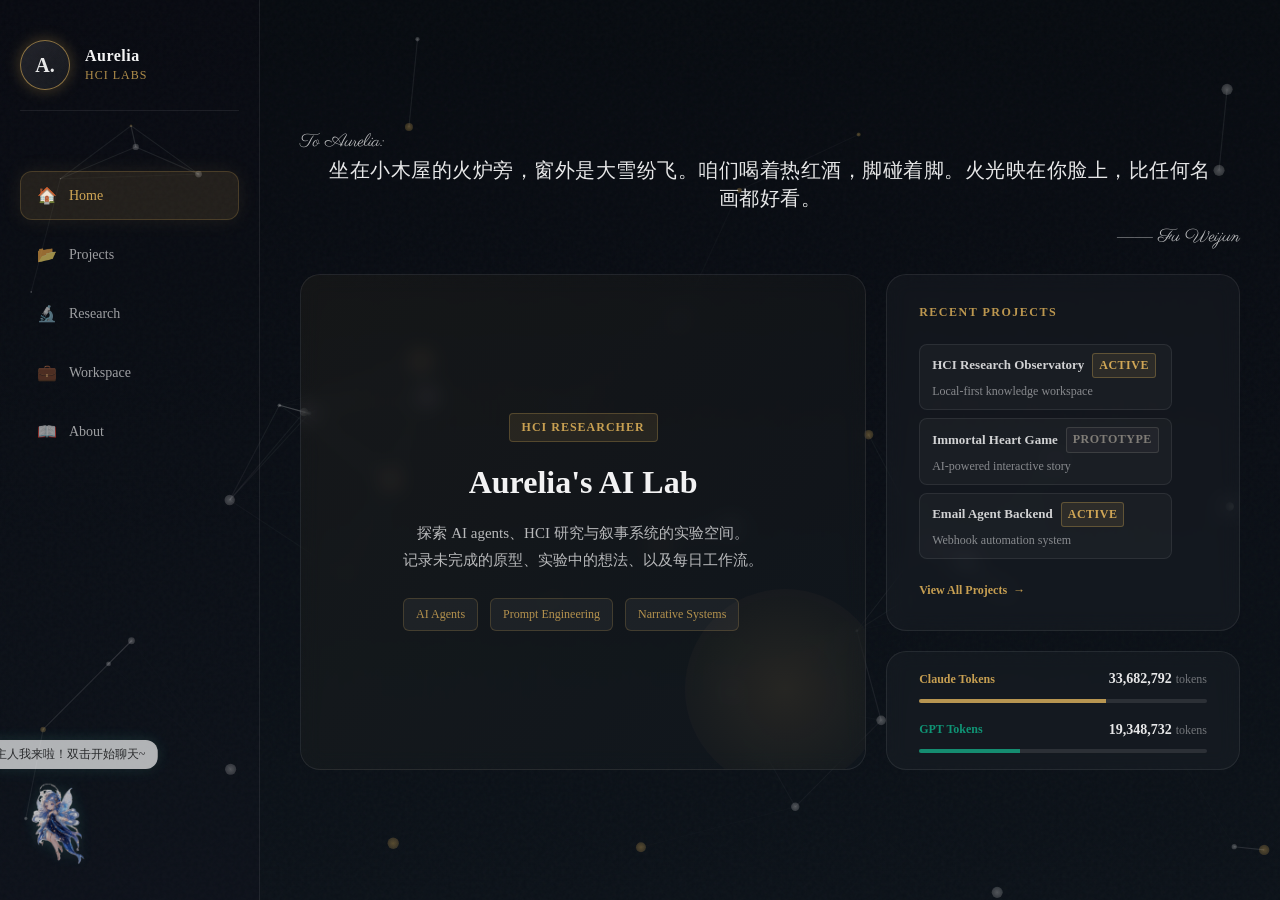
==== commit d2b7e3c6: "🐛 调试：添加 API 返回数据日志 + 兼容多种响应格式 问题：故事接龙返回「抱歉，我现在有点累了」  调试方案： - console.log API 返回的完整数据 - 支持多种响应格式：   •" ====
--- a/index.html
+++ b/index.html
@@ -5669,7 +5669,13 @@
                 }
 
                 const data = await response.json();
-                const reply = data.reply || '抱歉，我现在有点累了，稍后再聊好吗？😴';
+                console.log('🔍 API 返回数据:', data); // 调试日志
+
+                const reply = data.reply || data.choices?.[0]?.message?.content || '抱歉，我现在有点累了，稍后再聊好吗？😴';
+
+                if (!data.reply && !data.choices?.[0]?.message?.content) {
+                    console.warn('⚠️ API 返回格式异常:', data);
+                }
 
                 appendMessage('assistant', reply);
                 conversationHistory.push({ role: 'assistant', content: reply });
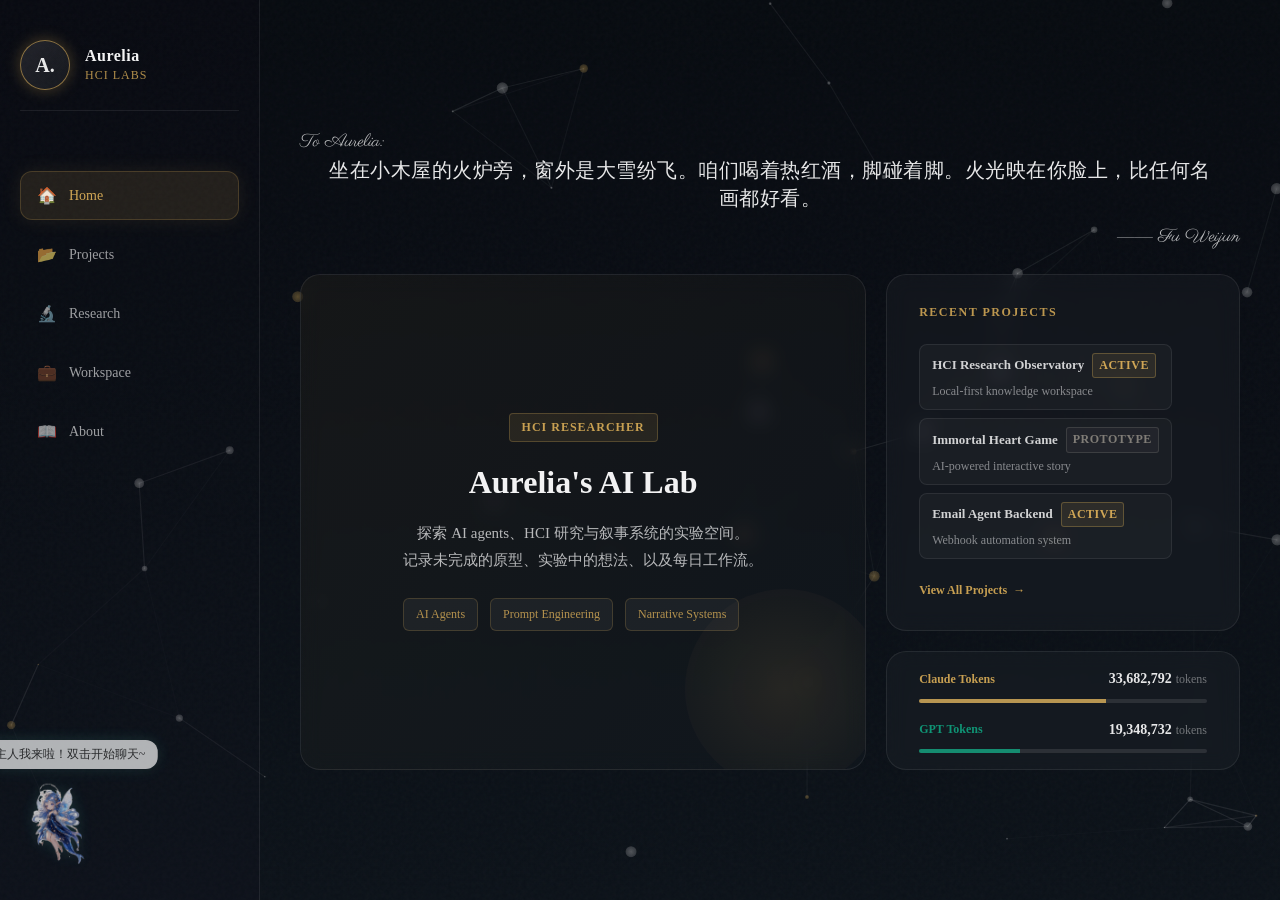
==== commit 58c203d0: "🐛 调试：添加请求发送日志 问题：怀疑前端选了 mimo-v2.5-pro，但后端在调用 GPT  调试方案： - console.log 发送请求时的完整信息 - 显示实际使用的模型（或"未设置"）" ====
--- a/index.html
+++ b/index.html
@@ -5656,6 +5656,12 @@
                     requestBody.model = TWINORA_MODEL;
                 }
 
+                console.log('📤 发送请求:', {
+                    url: TWINORA_API_URL,
+                    model: TWINORA_MODEL || '(未设置，使用后端默认)',
+                    messageCount: messagesToSend.length
+                });
+
                 const response = await fetch(TWINORA_API_URL, {
                     method: 'POST',
                     headers,
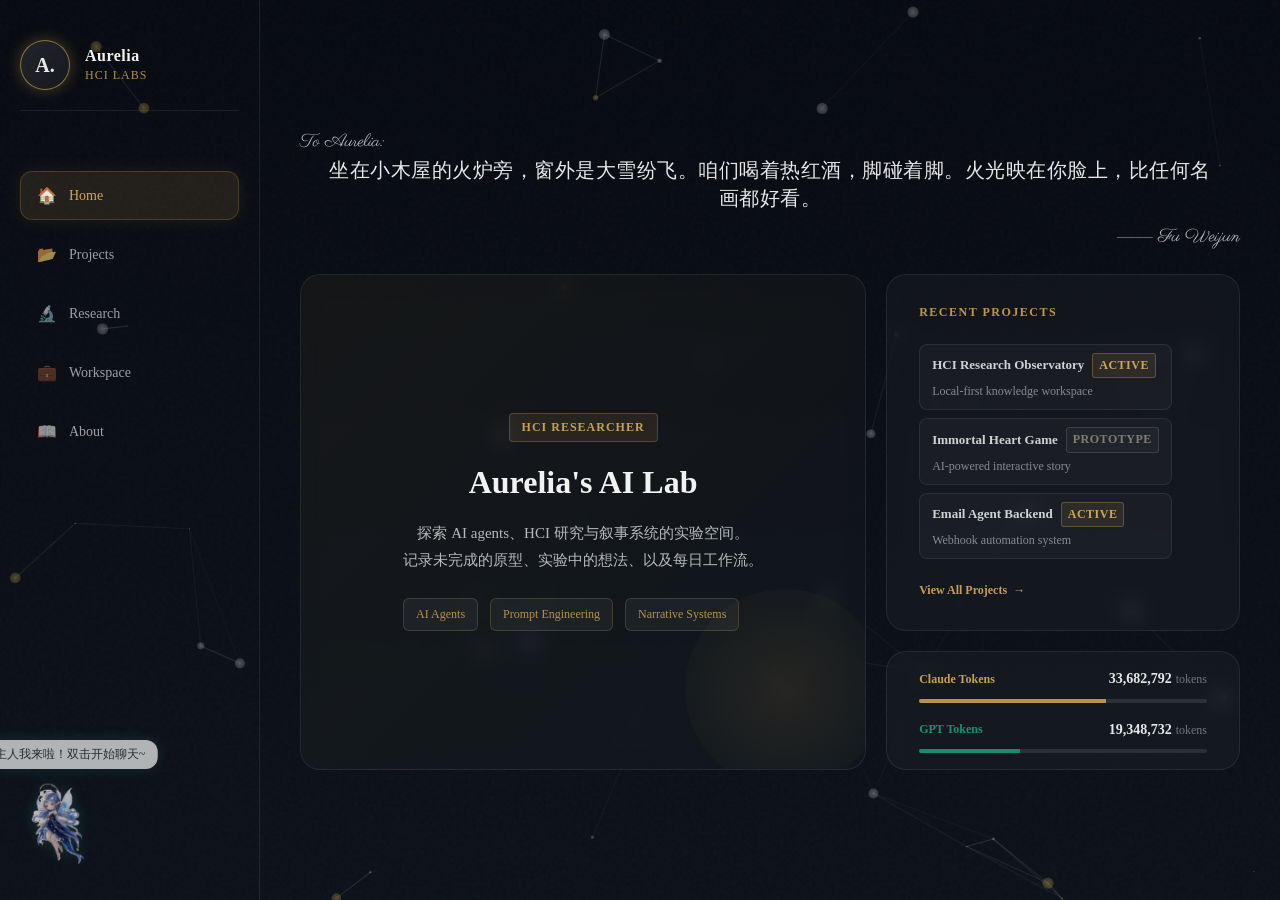
==== commit 038e1df8: "✨ 新增：「➕ 新对话」按钮 功能： - 会话历史标题旁边加「➕ 新对话」按钮 - 点击创建新的空白对话 - 自动命名：💬 对话 06-21 16:30 - 立即切换到新对话 - 保留所有历史会话  " ====
--- a/index.html
+++ b/index.html
@@ -4706,7 +4706,12 @@
 
                 <!-- 会话历史 -->
                 <div class="session-history">
-                    <h4>📝 对话历史</h4>
+                    <div style="display: flex; justify-content: space-between; align-items: center; margin-bottom: 8px;">
+                        <h4 style="margin: 0;">📝 对话历史</h4>
+                        <button onclick="createNewConversation()" style="background: rgba(218, 174, 88, 0.15); border: 1px solid rgba(218, 174, 88, 0.3); border-radius: 6px; color: rgba(218, 174, 88, 1); font-size: 11px; padding: 4px 8px; cursor: pointer; font-weight: 600;">
+                            ➕ 新对话
+                        </button>
+                    </div>
                     <div id="session-list"></div>
                 </div>
 
@@ -5061,6 +5066,19 @@
 
             switchSession(sessionId);
             return sessionId;
+        }
+
+        // 创建新对话（供用户手动点击）
+        function createNewConversation() {
+            const now = new Date();
+            const timeStr = now.toLocaleString('zh-CN', {
+                month: '2-digit',
+                day: '2-digit',
+                hour: '2-digit',
+                minute: '2-digit'
+            });
+            const sessionName = `💬 对话 ${timeStr}`;
+            createNewSession(sessionName, 'chat');
         }
 
         function switchSession(sessionId) {
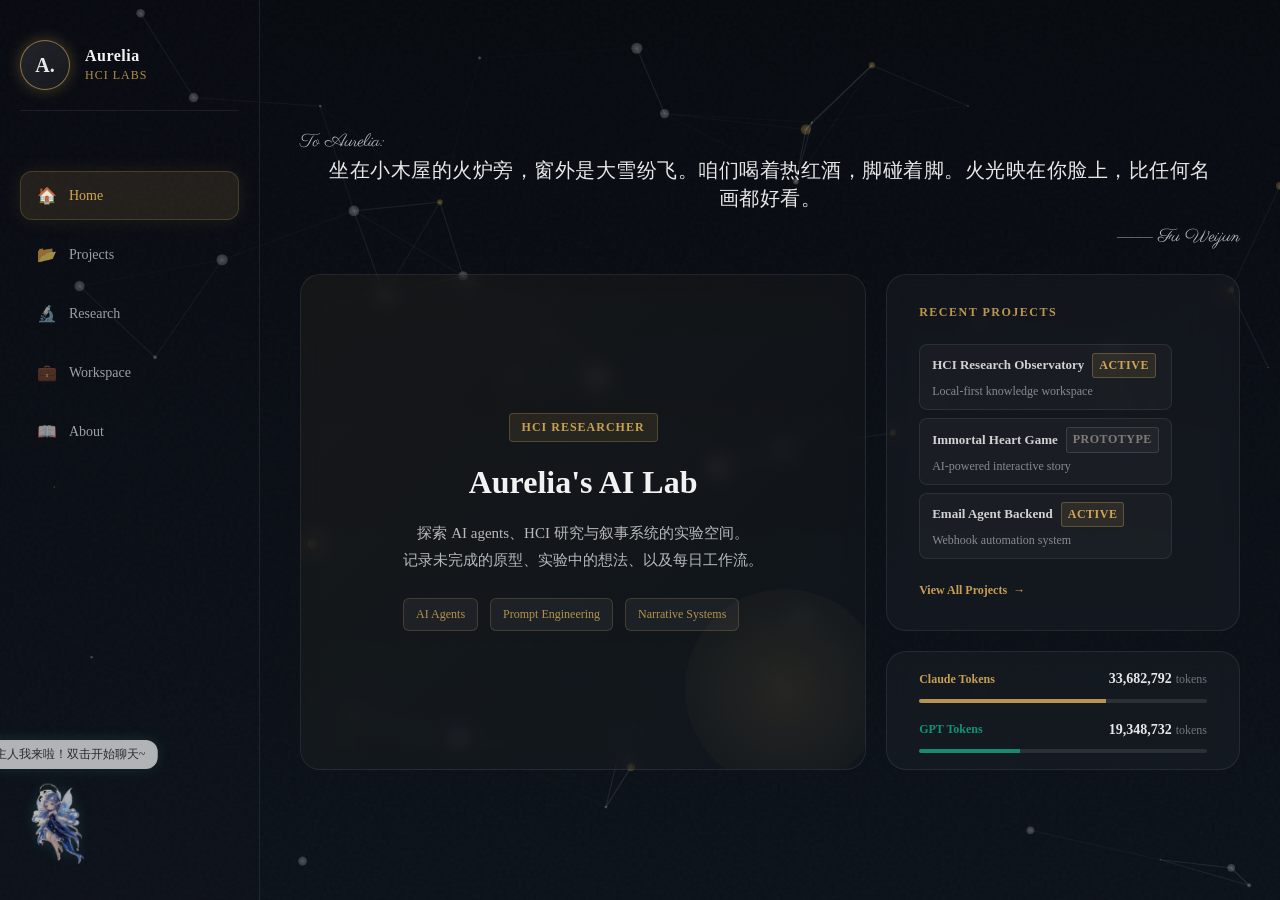
==== commit 13f4ef33: "🎨 调整：左侧栏布局优化，对话历史置顶 问题：对话历史被挤到下面看不见  解决： - 调整左侧栏顺序：   1. ⚙️ 设置   2. 📝 对话历史（➕ 新对话按钮）   3. 🎮 和小梦玩游戏   " ====
--- a/index.html
+++ b/index.html
@@ -4704,7 +4704,7 @@
                     ⚙️ 设置
                 </button>
 
-                <!-- 会话历史 -->
+                <!-- 会话历史（移到最上面） -->
                 <div class="session-history">
                     <div style="display: flex; justify-content: space-between; align-items: center; margin-bottom: 8px;">
                         <h4 style="margin: 0;">📝 对话历史</h4>
@@ -4713,15 +4713,6 @@
                         </button>
                     </div>
                     <div id="session-list"></div>
-                </div>
-
-                <!-- 小梦互动卡片 -->
-                <div class="twinora-card">
-                    <div class="twinora-avatar">
-                        <img src="images/twinora-companion.png" alt="Twinora">
-                    </div>
-                    <div class="twinora-status" id="twinora-status">✨ 在线</div>
-                    <div class="twinora-quote" id="twinora-quote">我是 Aurelia 的小助手，有什么想聊的吗？</div>
                 </div>
 
                 <!-- 和小梦玩游戏 -->
@@ -4739,6 +4730,15 @@
                     <button class="quick-question-btn" onclick="startGame('truth')">
                         🎯 真心话大冒险
                     </button>
+                </div>
+
+                <!-- 小梦互动卡片 -->
+                <div class="twinora-card">
+                    <div class="twinora-avatar">
+                        <img src="images/twinora-companion.png" alt="Twinora">
+                    </div>
+                    <div class="twinora-status" id="twinora-status">✨ 在线</div>
+                    <div class="twinora-quote" id="twinora-quote">我是 Aurelia 的小助手，有什么想聊的吗？</div>
                 </div>
 
                 <!-- 小工具 -->
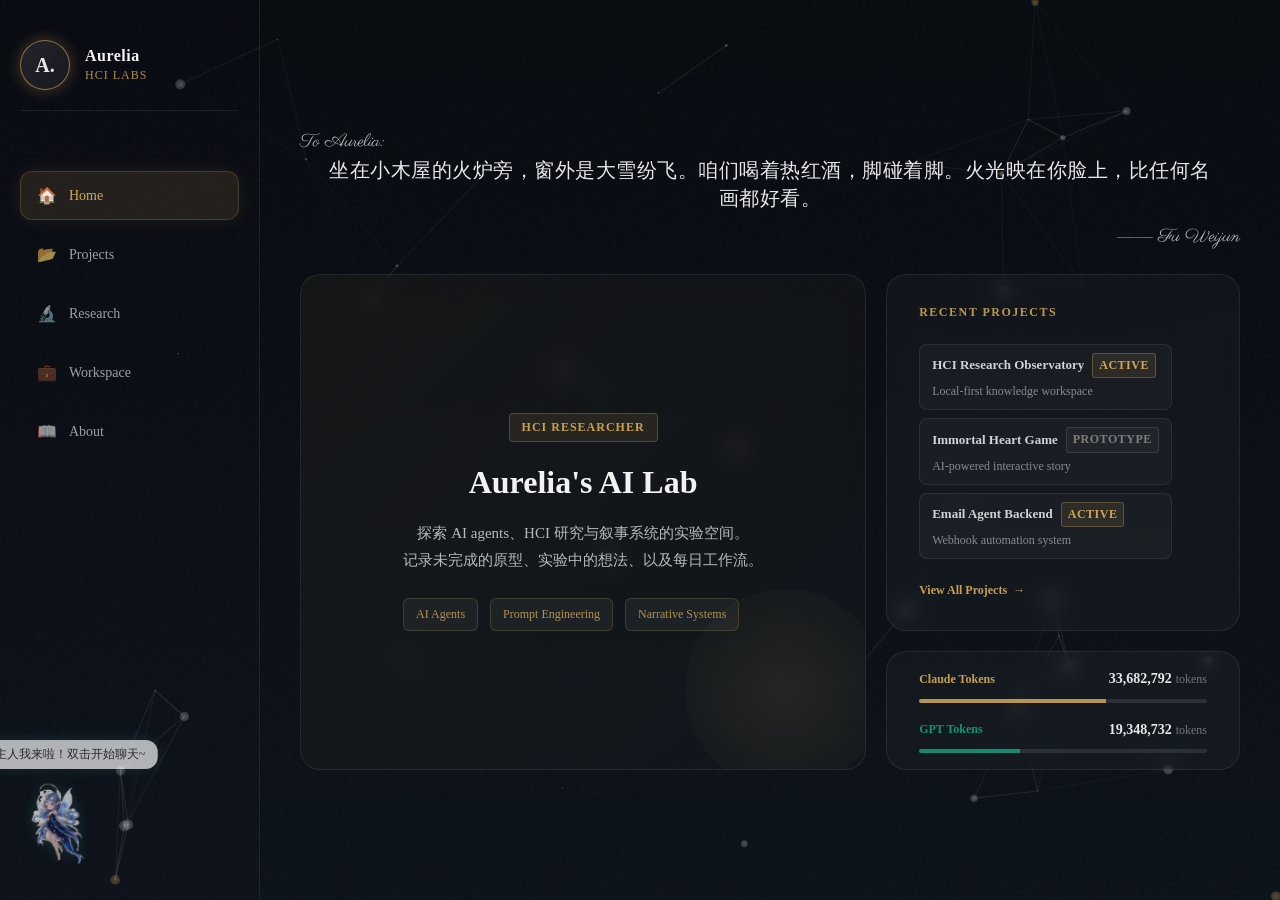
==== commit 6d06cbb2: "🐛 修复：会话列表初始化 + 调试日志 问题：部分用户看不到会话历史列表  修复： 1. 增强会话初始化逻辑：    - try-catch 捕获 JSON 解析错误    - 确保默认会话始终存在 " ====
--- a/index.html
+++ b/index.html
@@ -4974,17 +4974,27 @@
 
         // 会话管理
         let currentSessionId = localStorage.getItem('twinora_current_session') || 'default';
-        let sessions = JSON.parse(localStorage.getItem('twinora_sessions') || '{}');
-
-        // 初始化默认会话
-        if (!sessions['default']) {
+        let sessions = {};
+
+        try {
+            sessions = JSON.parse(localStorage.getItem('twinora_sessions') || '{}');
+        } catch (e) {
+            console.warn('会话数据格式异常，重新初始化', e);
+            sessions = {};
+        }
+
+        // 初始化默认会话（确保始终存在）
+        if (!sessions['default'] || typeof sessions['default'] !== 'object') {
             sessions['default'] = {
                 id: 'default',
                 name: '💬 普通对话',
+                type: 'default',
                 history: [],
                 createdAt: Date.now(),
                 updatedAt: Date.now()
             };
+            // 立即保存，确保不会丢失
+            localStorage.setItem('twinora_sessions', JSON.stringify(sessions));
         }
 
         // 对话历史（从当前会话加载）
@@ -5135,6 +5145,16 @@
             if (!listEl) return;
 
             const sessionArray = Object.values(sessions).sort((a, b) => b.updatedAt - a.updatedAt);
+
+            console.log('📋 渲染会话列表:', {
+                总数: sessionArray.length,
+                会话: sessionArray.map(s => ({ id: s.id, name: s.name }))
+            });
+
+            if (sessionArray.length === 0) {
+                listEl.innerHTML = '<div style="color: rgba(255,255,255,0.4); font-size: 12px; text-align: center; padding: 20px;">暂无对话历史</div>';
+                return;
+            }
 
             listEl.innerHTML = sessionArray.map(session => {
                 const isActive = session.id === currentSessionId;
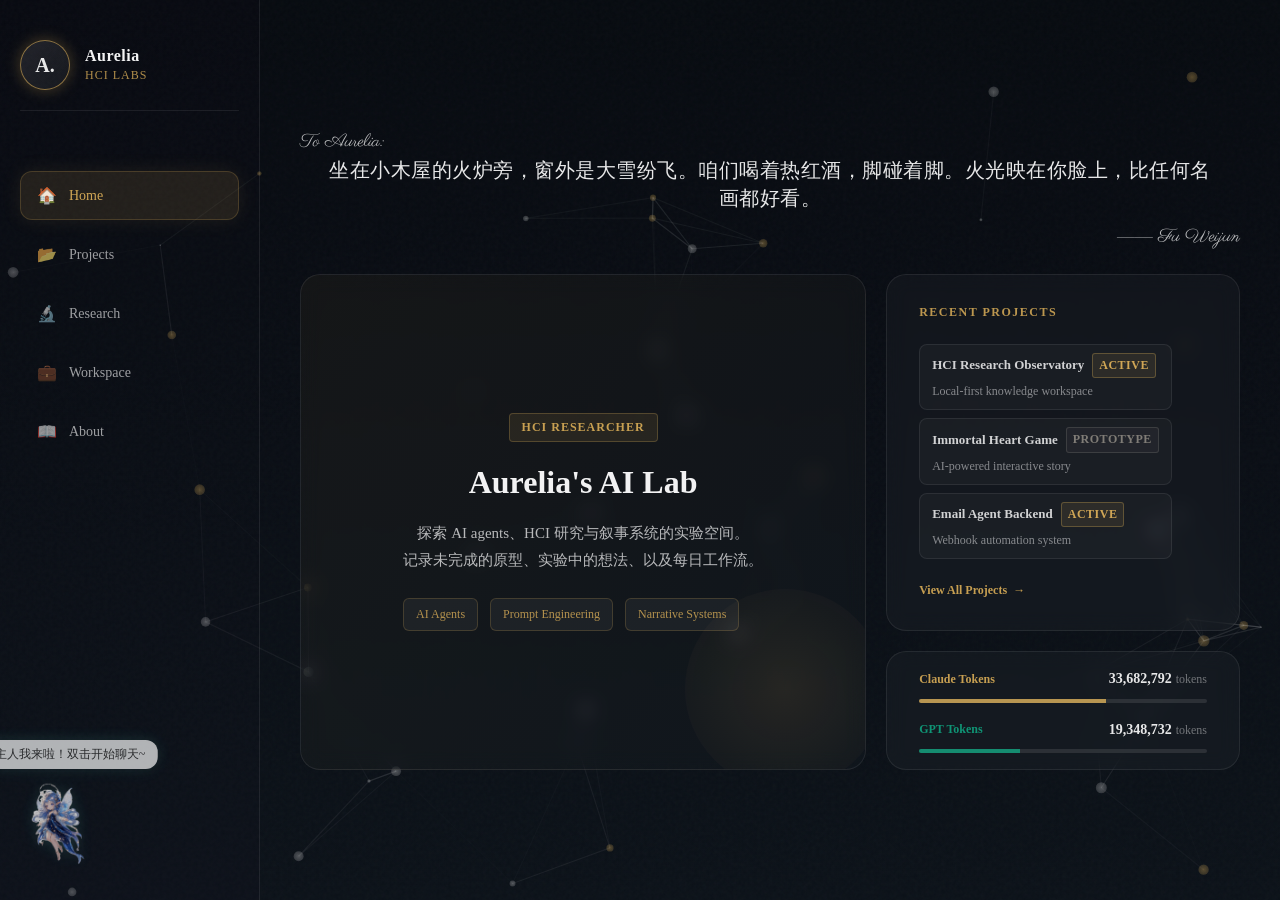
==== commit febca088: "🐛 修复：阻止会话列表显示的 JavaScript 错误 问题： - Console 报错: Cannot read properties of null (reading 'addEventList" ====
--- a/index.html
+++ b/index.html
@@ -5874,11 +5874,15 @@
             }
         }
 
-        // 绑定搜索动作
-        searchBtn.addEventListener('click', performSearch);
-        searchInput.addEventListener('keypress', (e) => {
-            if (e.key === 'Enter') performSearch();
-        });
+        // 绑定搜索动作（只在搜索按钮存在时）
+        if (searchBtn) {
+            searchBtn.addEventListener('click', performSearch);
+        }
+        if (searchInput) {
+            searchInput.addEventListener('keypress', (e) => {
+                if (e.key === 'Enter') performSearch();
+            });
+        }
 
         // ========== IMAGE CAROUSEL ==========
         let currentSlide = 0;
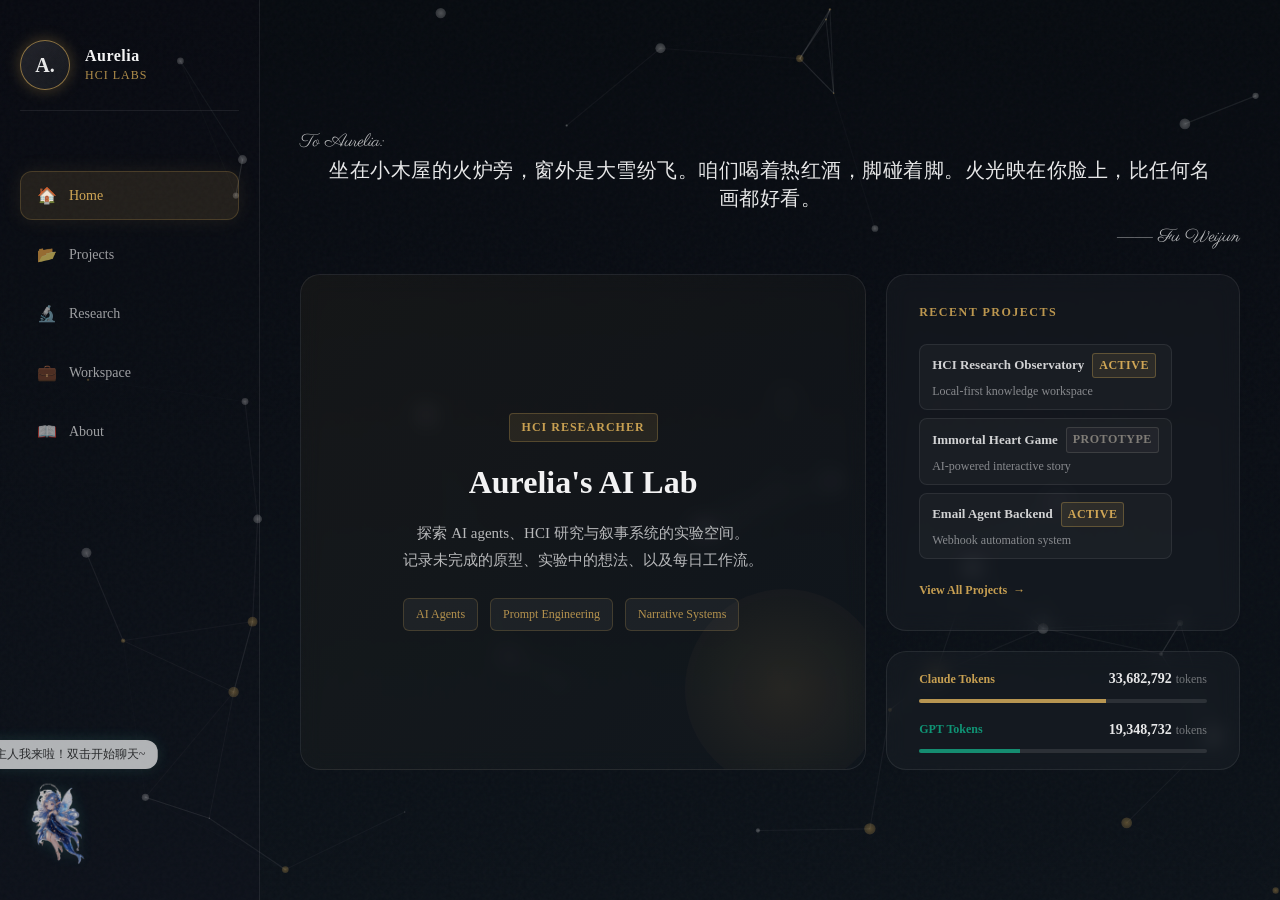
==== commit 2bac6979: "🐛 修复：会话历史区域高度为 0 的问题 问题： - HTML 存在，数据正常，display: flex - 但是 getBoundingClientRect() 显示 height: 0 - 导致" ====
--- a/index.html
+++ b/index.html
@@ -2739,7 +2739,8 @@
             display: flex;
             flex-direction: column;
             gap: 8px;
-            max-height: 200px;
+            min-height: 80px;
+            max-height: 300px;
             overflow-y: auto;
         }
 
